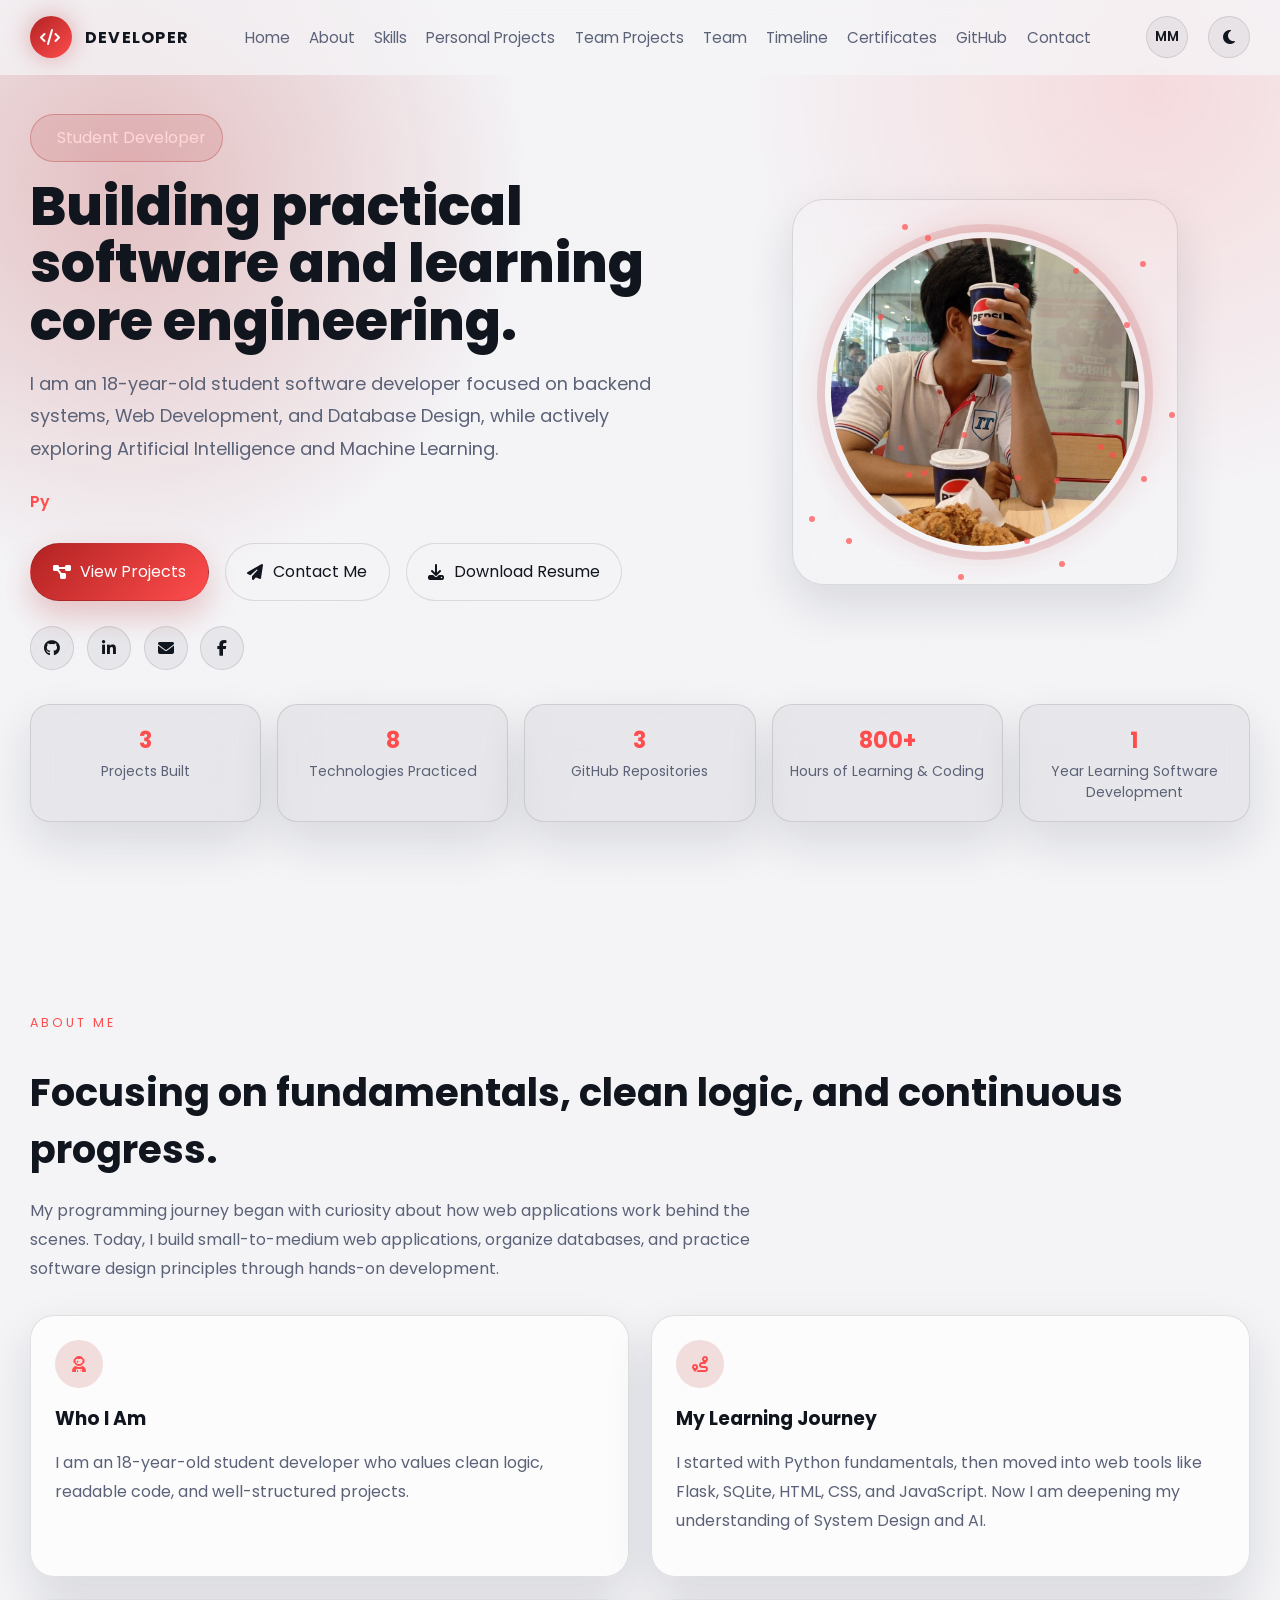
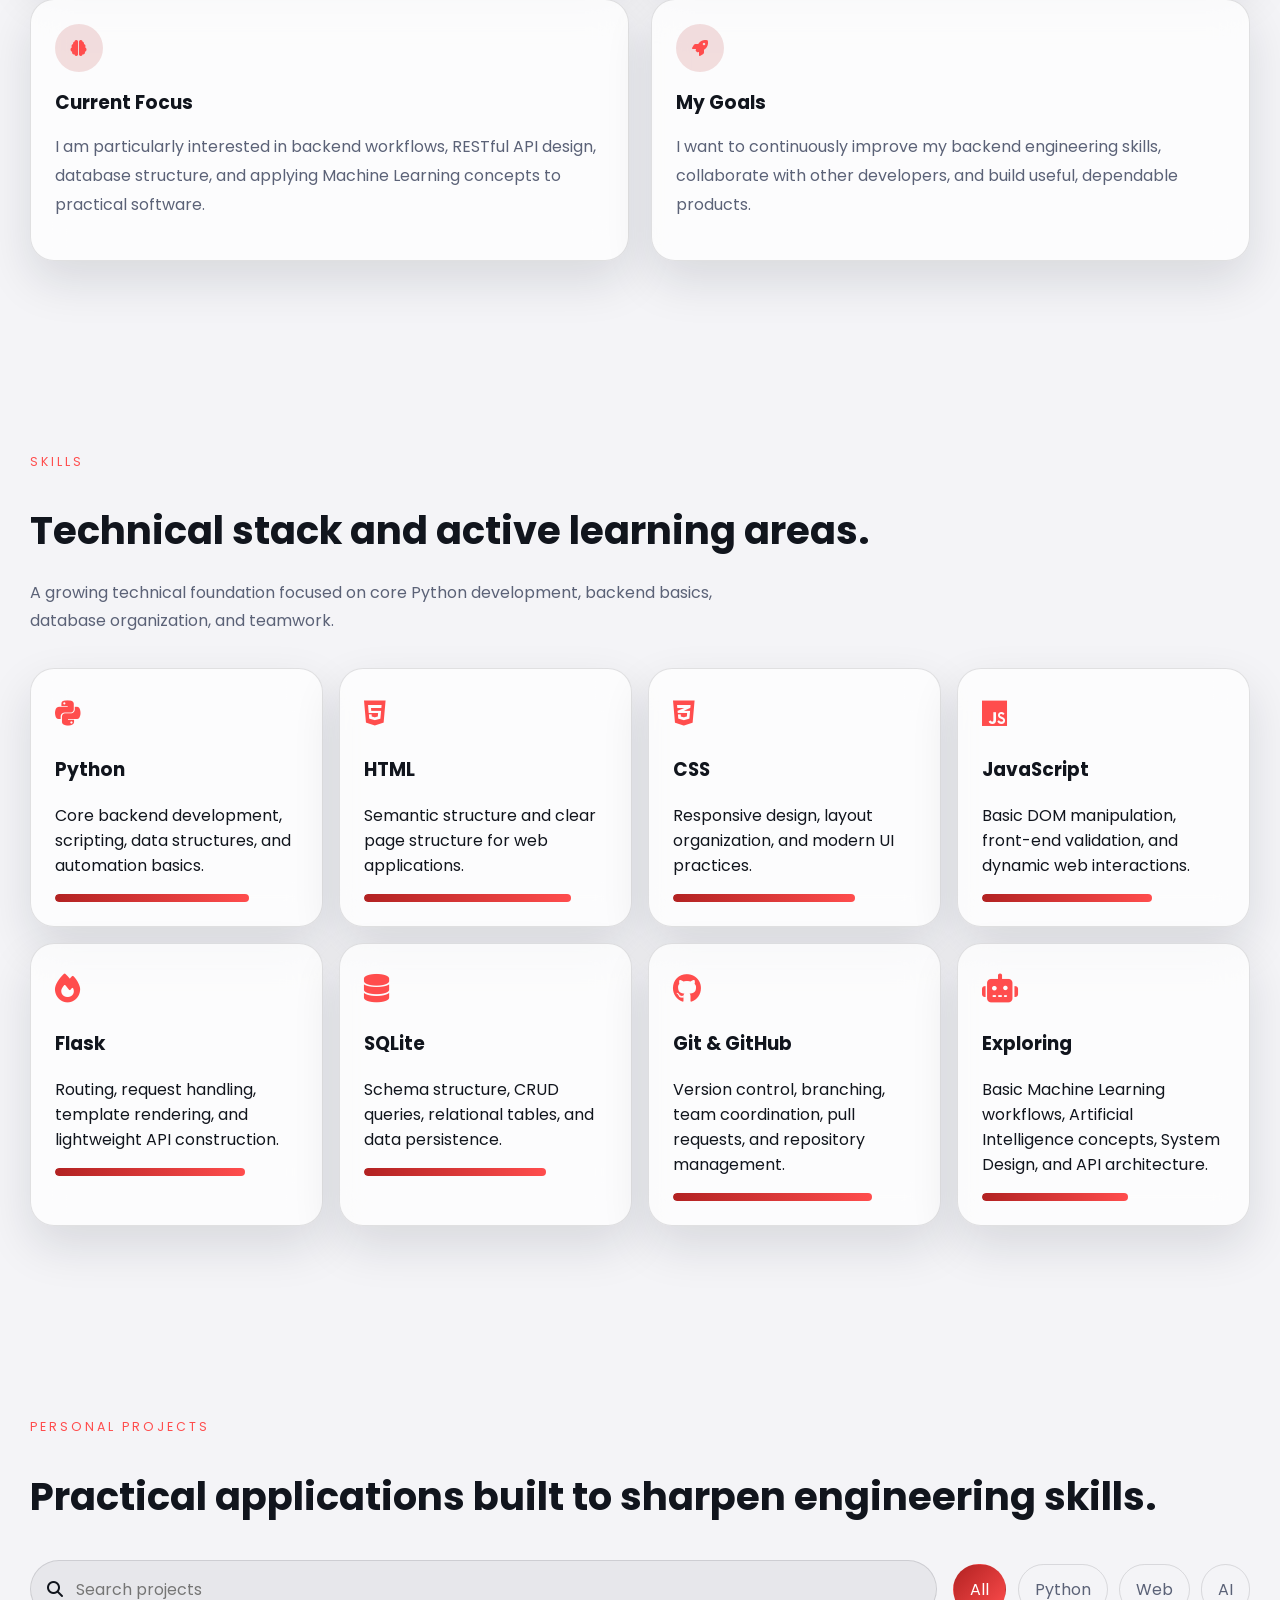
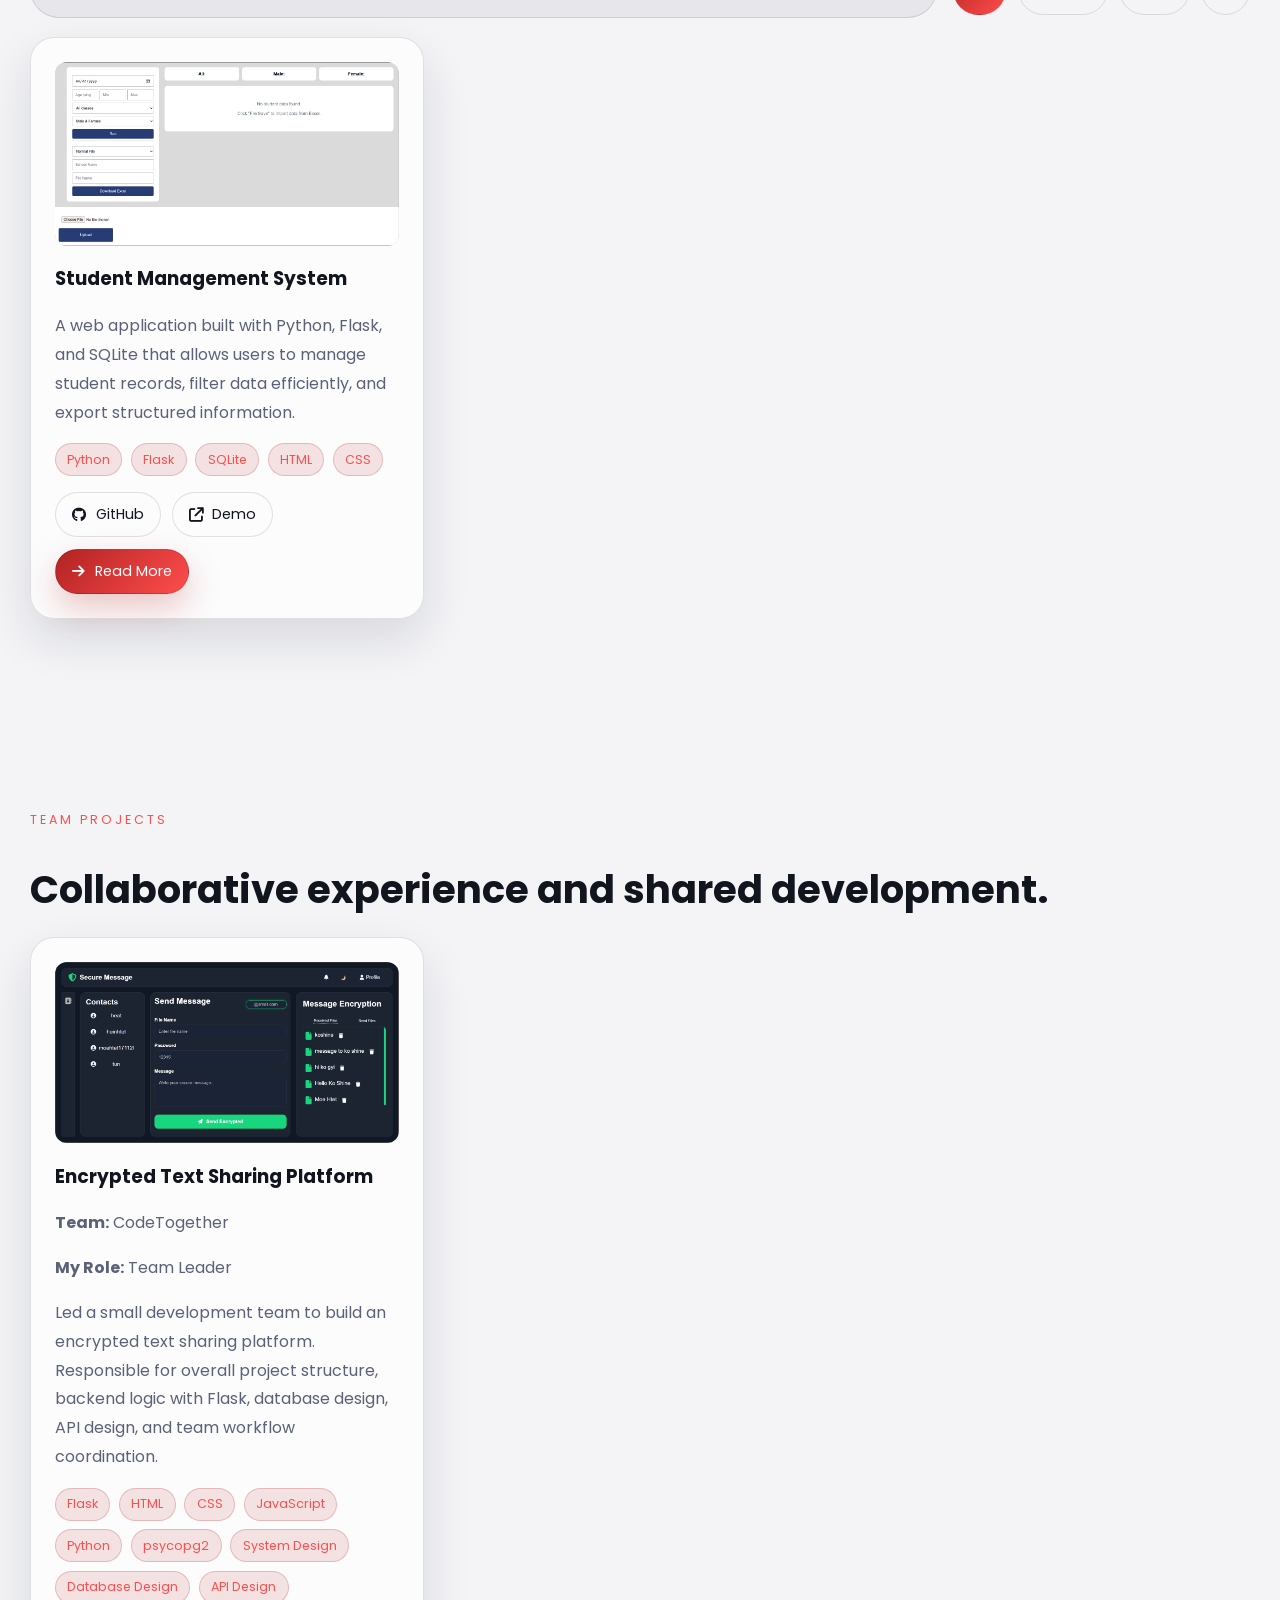
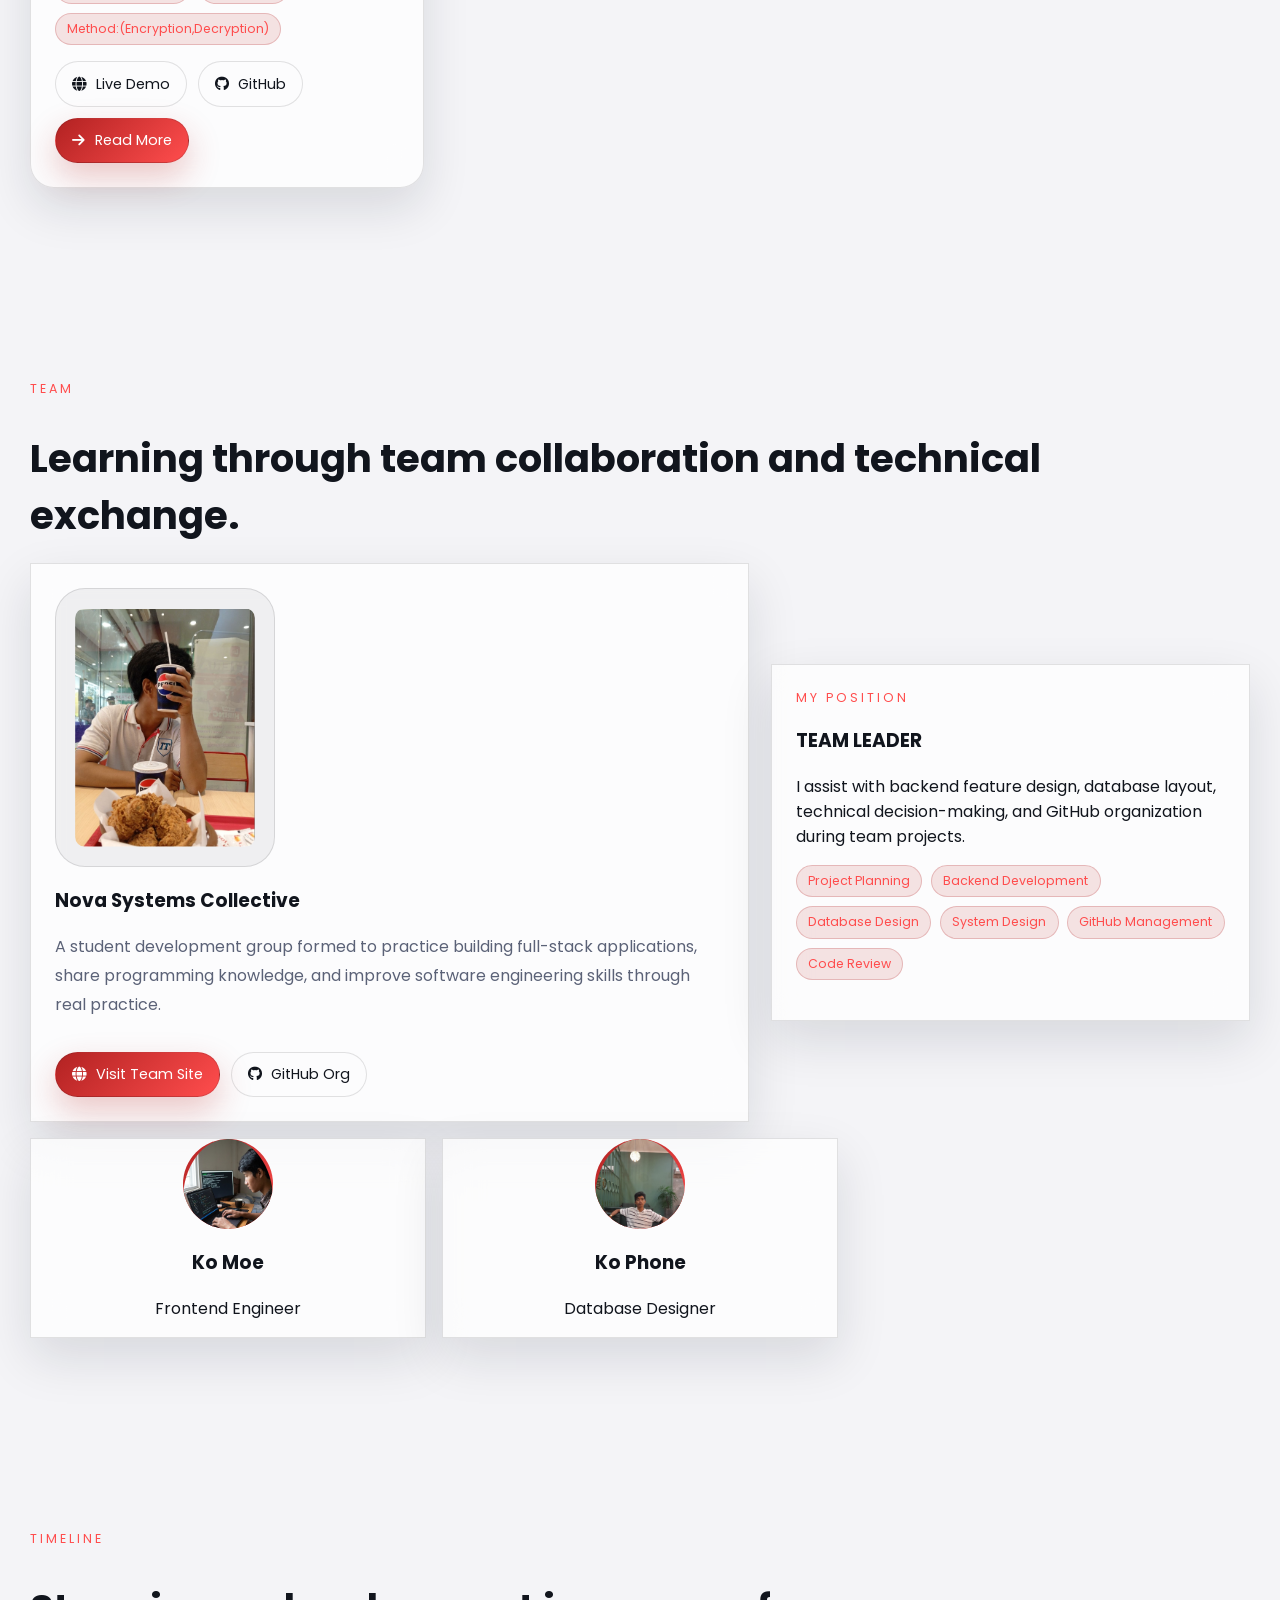
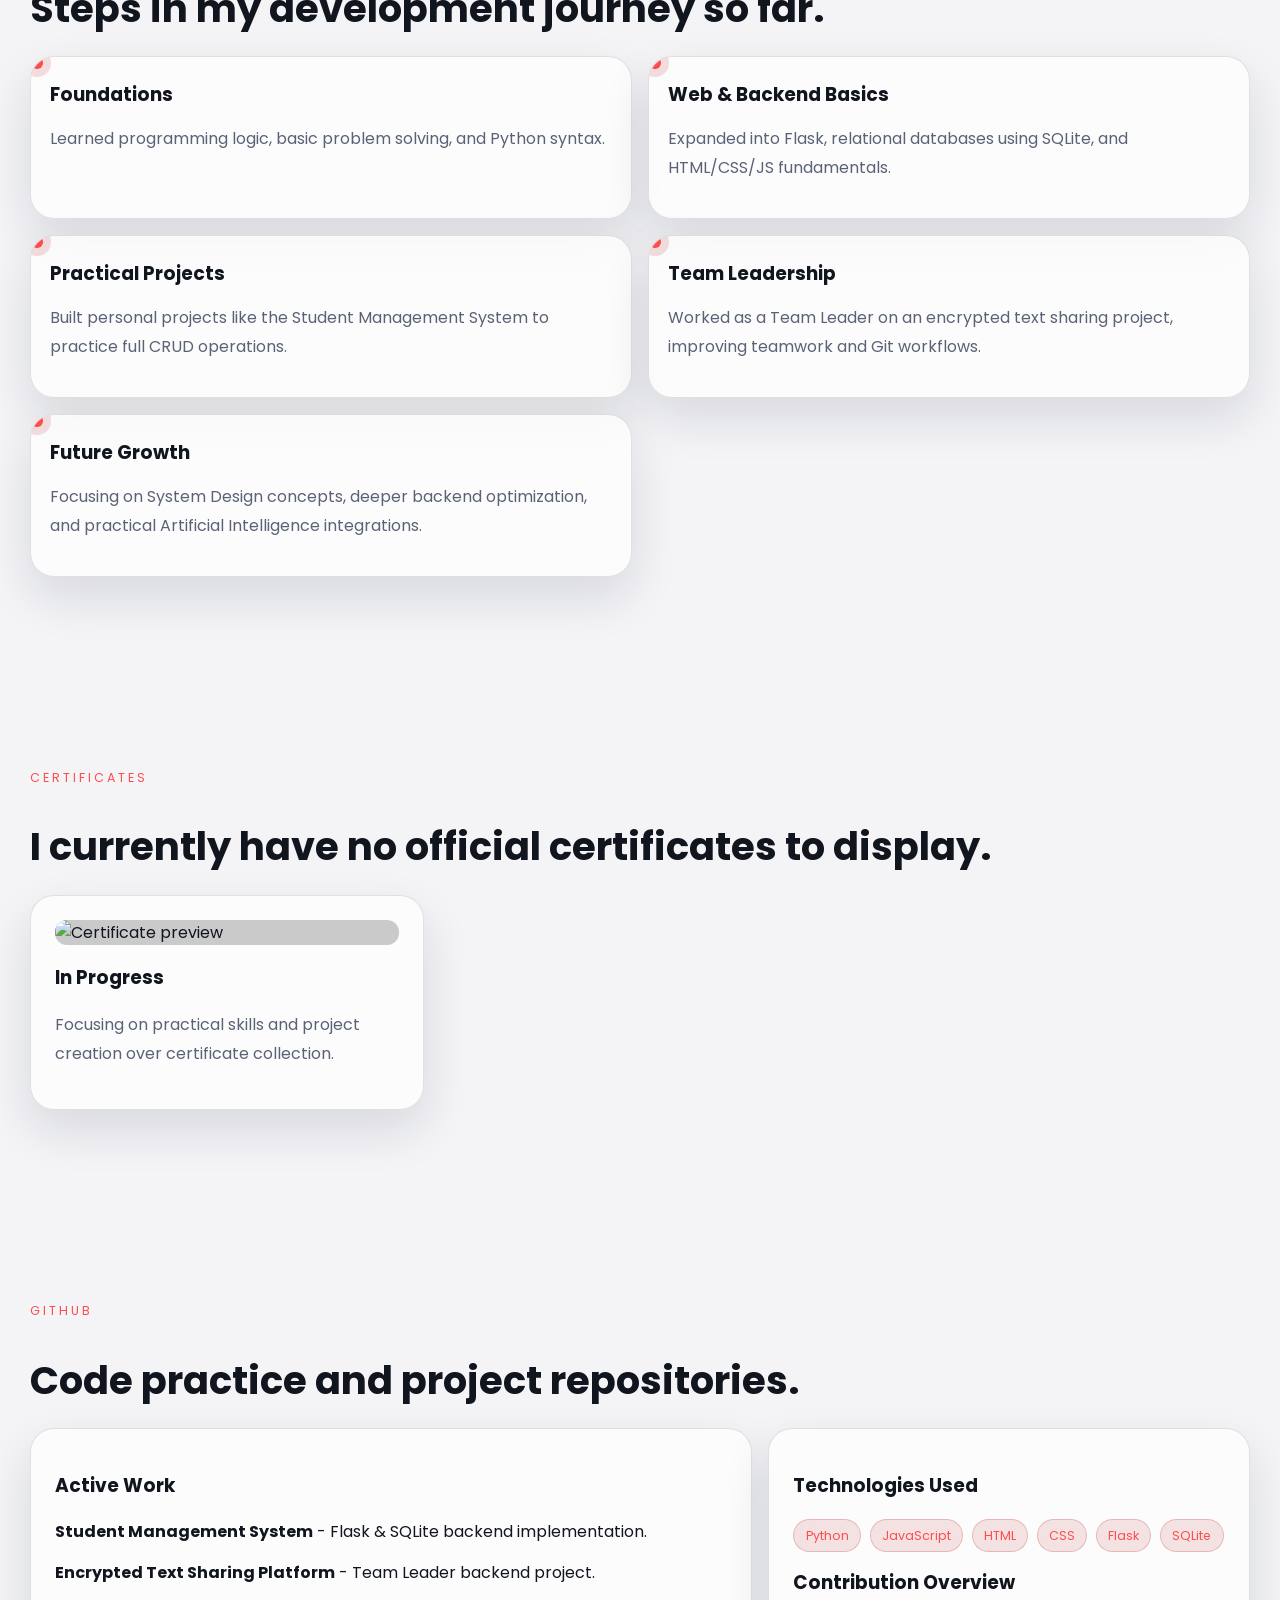
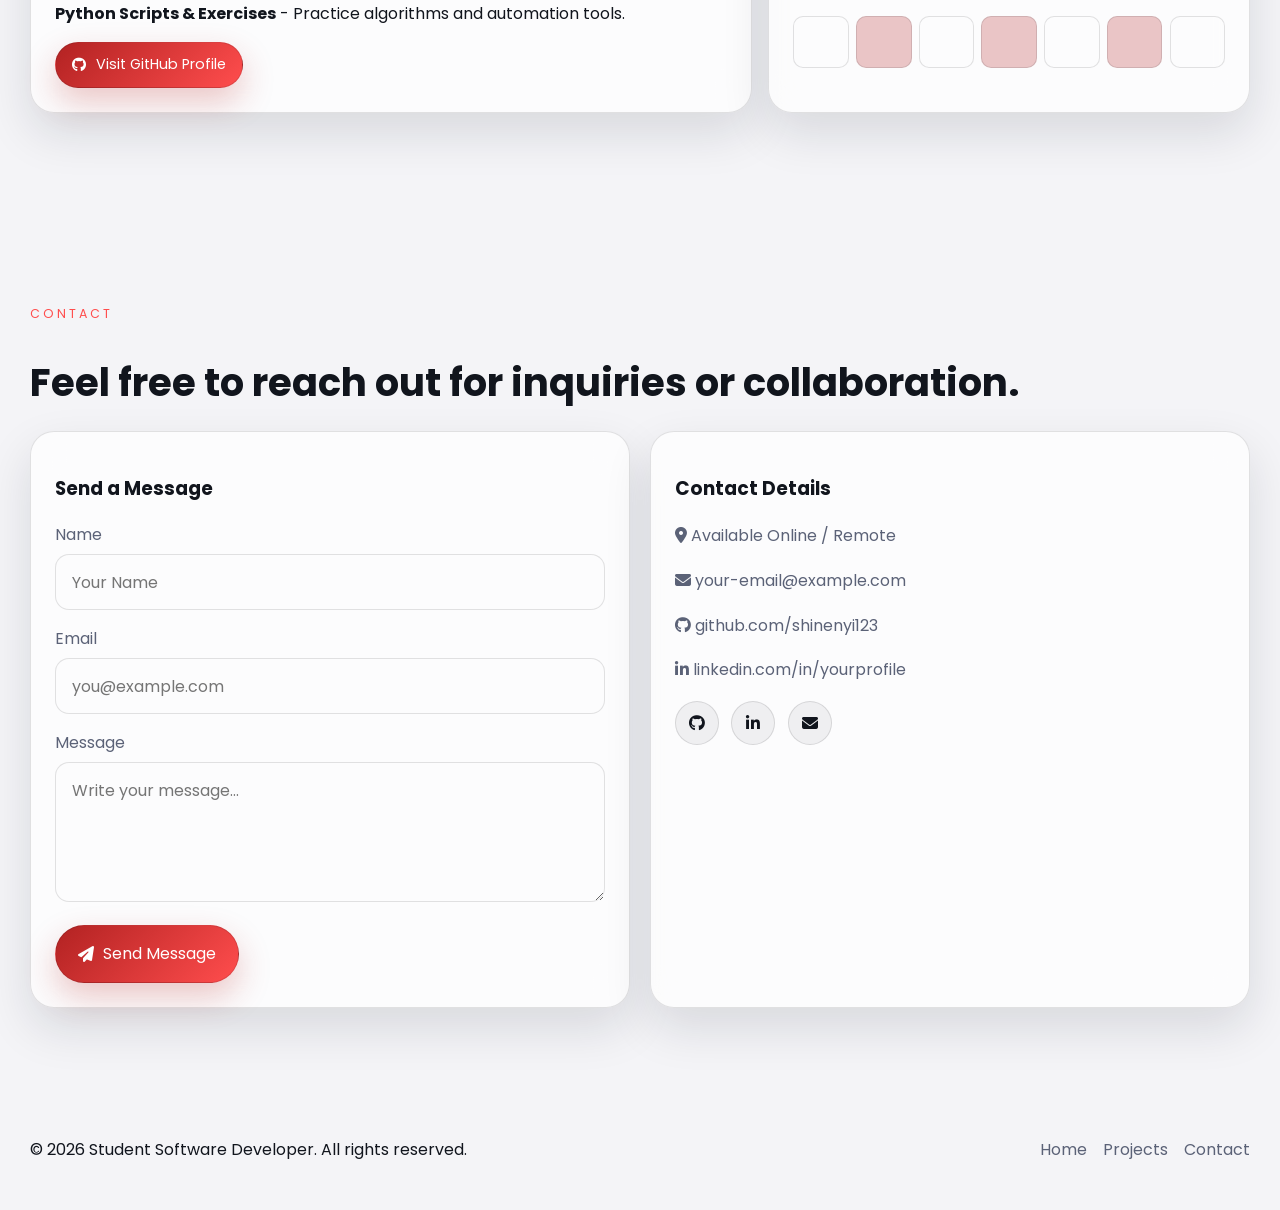
==== index.html @ 48dc226c "Update index.html" ====
<!DOCTYPE html>
<html lang="en">

<head>
  <meta charset="UTF-8" />
  <meta name="viewport" content="width=device-width, initial-scale=1.0" />
  <meta name="description"
    content="Student software developer portfolio with focus on Python, backend development, and team projects." />
  <meta name="keywords" content="software developer, python developer, backend developer, student portfolio" />
  <title>Student Software Developer | Portfolio</title>
  <link rel="icon" href="images/koshine.png" />
  <link rel="preconnect" href="https://fonts.googleapis.com" />
  <link rel="preconnect" href="https://fonts.gstatic.com" crossorigin />
  <link href="https://fonts.googleapis.com/css2?family=Poppins:wght@300;400;500;600;700;800&display=swap"
    rel="stylesheet" />
  <link rel="stylesheet" href="assets/css/style.css" />
  <link rel="stylesheet" href="https://cdnjs.cloudflare.com/ajax/libs/font-awesome/6.7.2/css/all.min.css" />
</head>

<body>
  <div id="progress-bar"></div>
  <div class="cursor-glow"></div>
  <div class="loading-screen">
    <div class="loader"></div>
  </div>

  <nav class="navbar">
    <div class="container">
      <a href="#home" class="brand">
        <span class="brand-mark"><i class="fa-solid fa-code"></i></span>
        <span data-en="Developer" data-mm="Developer">Developer</span>
      </a>
      <ul class="nav-links">
        <li><a href="#home" data-en="Home" data-mm="ပင်မစာမျက်နှာ">Home</a></li>
        <li><a href="#about" data-en="About" data-mm="အကြောင်း">About</a></li>
        <li><a href="#skills" data-en="Skills" data-mm="ကျွမ်းကျင်မှုများ">Skills</a></li>
        <li><a href="#projects" data-en="Personal Projects" data-mm="ကိုယ်ပိုင် Project များ">Personal Projects</a></li>
        <li><a href="#team-projects" data-en="Team Projects" data-mm="အဖွဲ့လိုက် Project များ">Team Projects</a></li>
        <li><a href="#team" data-en="Team" data-mm="အဖွဲ့">Team</a></li>
        <li><a href="#timeline" data-en="Timeline" data-mm="ခရီးစဉ်">Timeline</a></li>
        <li><a href="#certificates" data-en="Certificates" data-mm="လက်မှတ်များ">Certificates</a></li>
        <li><a href="#github" data-en="GitHub" data-mm="GitHub">GitHub</a></li>
        <li><a href="#contact" data-en="Contact" data-mm="ဆက်သွယ်ရန်">Contact</a></li>
      </ul>
      <div class="nav-actions">
        <button class="theme-toggle" id="langToggle" aria-label="Toggle language"
          style="margin-right: 8px; font-weight: 600; font-size: 0.85rem;">
          <span id="langLabel">MM</span>
        </button>
        <button class="theme-toggle" id="themeToggle" aria-label="Toggle theme"><i
            class="fa-solid fa-moon"></i></button>
      </div>
    </div>
  </nav>

  <main id="home">
    <section class="hero container">
      <div class="hero-grid">
        <div class="hero-intro reveal">
          <div class="badge"><i class="fa-solid fa-sparkles"></i><span data-en="Student Developer"
              data-mm="ကျောင်းသား Developer">Student Developer</span></div>
          <h1 class="hero-title" data-en="Building practical software and learning core engineering."
            data-mm="လက်တွေ့အသုံးဝင်မည့် Software များ တည်ဆောက်ရင်း လေ့လာနေသူပါ။">Building practical software and
            learning core engineering.</h1>
          <p class="hero-subtitle"
            data-en="I am an 18-year-old student software developer focused on backend systems, Web Development, and Database Design, while actively exploring Artificial Intelligence and Machine Learning."
            data-mm="ကျွန်တော်က Backend Systems၊ Web Development နဲ့ Database Design တွေကို စိတ်ဝင်စားပြီး Artificial Intelligence နဲ့ Machine Learning တွေကို တောက်လျှောက် လေ့လာနေတဲ့ အသက် ၁၈ နှစ်အရွယ် ကျောင်းသား Developer တစ်ယောက်ဖြစ်ပါတယ်။">
          </p>
          <div class="typing-text" id="typedText">Software Developer</div>
          <div class="hero-actions">
            <a class="btn btn-primary" href="#projects"><i class="fa-solid fa-diagram-project"></i> <span
                data-en="View Projects" data-mm="Project များကြည့်ရန်">View Projects</span></a>
            <a class="btn btn-secondary" href="#contact"><i class="fa-solid fa-paper-plane"></i> <span
                data-en="Contact Me" data-mm="ဆက်သွယ်ရန်">Contact Me</span></a>
            <a class="btn btn-secondary" href="assets/resume.txt" download><i class="fa-solid fa-download"></i> <span
                data-en="Download Resume" data-mm="Resume ရယူရန်">Download Resume</span></a>
          </div>
          <div class="socials">
            <a href="https://github.com" target="_blank" rel="noreferrer"><i class="fa-brands fa-github"></i></a>
            <a href="https://linkedin.com" target="_blank" rel="noreferrer"><i class="fa-brands fa-linkedin-in"></i></a>
            <a href="mailto:your-email@example.com"><i class="fa-solid fa-envelope"></i></a>
            <a href="#"><i class="fa-brands fa-facebook-f"></i></a>
          </div>
        </div>

        <div class="hero-visual reveal">
          <div class="hero-card glass-card">
            <div class="glow-ring"></div>
            <img class="hero-photo" src="images/koshine.png" alt="Professional portrait" />
            <div class="particles"></div>
          </div>
        </div>
      </div>

      <div class="stats-grid reveal">
        <div class="stat-card glass-card">
          <div class="stat-value" data-count="3" data-suffix="">0</div>
          <div class="stat-label" data-en="Projects Built" data-mm="ပြုလုပ်ခဲ့သော Project များ">Projects Built</div>
        </div>
        <div class="stat-card glass-card">
          <div class="stat-value" data-count="8" data-suffix="">0</div>
          <div class="stat-label" data-en="Technologies Practiced" data-mm="လေ့လာထားသော နည်းပညာများ">Technologies
            Practiced</div>
        </div>
        <div class="stat-card glass-card">
          <div class="stat-value" data-count="3" data-suffix="">0</div>
          <div class="stat-label" data-en="GitHub Repositories" data-mm="GitHub Repositories">GitHub Repositories</div>
        </div>
        <div class="stat-card glass-card">
          <div class="stat-value" data-count="800" data-suffix="+">0</div>
          <div class="stat-label" data-en="Hours of Learning & Coding" data-mm="Coding ပြုလုပ်ခဲ့သော နာရီများ">Hours of
            Learning & Coding</div>
        </div>
        <div class="stat-card glass-card">
          <div class="stat-value" data-count="1" data-suffix="">0</div>
          <div class="stat-label" data-en="Year Learning Software Development"
            data-mm="Software လေ့လာခဲ့သည့် သက်တမ်း (နှစ်)">Year Learning Software Development</div>
        </div>
      </div>
    </section>

    <section id="about" class="container">
      <div class="section-title reveal" data-en="About Me" data-mm="ကျွန်တော့်အကြောင်း">About Me</div>
      <h2 class="section-heading reveal" data-en="Focusing on fundamentals, clean logic, and continuous progress."
        data-mm="Software Development ရဲ့ အခြေခံတွေနဲ့ စနစ်ကျတဲ့ စဉ်းစားပုံတွေကို အမြဲတမ်း တိုးတက်အောင် လေ့လာနေပါတယ်။">
        Focusing on fundamentals, clean logic, and continuous progress.</h2>
      <p class="section-copy reveal"
        data-en="My programming journey began with curiosity about how web applications work behind the scenes. Today, I build small-to-medium web applications, organize databases, and practice software design principles through hands-on development."
        data-mm="Programming ခရီးစဉ်ကို Web Application တွေ နောက်ကွယ်မှာ ဘယ်လိုအလုပ်လုပ်သလဲဆိုတဲ့ စိတ်ဝင်စားမှုနဲ့ စတင်ခဲ့တာပါ။ လက်ရှိမှာတော့ Web Application တွေ ရေးသားခြင်း၊ Database များ ဒီဇိုင်းဆွဲခြင်းနဲ့ Software Engineering ရဲ့ အခြေခံ သဘောတရားတွေကို လက်တွေ့ Project တွေ လုပ်ရင်း လေ့လာနေပါတယ်။">
      </p>
      <div class="about-grid">
        <div class="about-card glass-card reveal">
          <div class="icon-pill"><i class="fa-solid fa-user-astronaut"></i></div>
          <h3 data-en="Who I Am" data-mm="ကျွန်တော် ဘယ်သူလဲ">Who I Am</h3>
          <p data-en="I am an 18-year-old student developer who values clean logic, readable code, and well-structured projects."
            data-mm="ကျွန်တော်က သန့်ရှင်းပြီး ဖတ်ရလွယ်ကူတဲ့ Code တွေ၊ စနစ်ကျတဲ့ Project Structure တွေကို သဘောကျတဲ့ ၁၈ နှစ်အရွယ် ကျောင်းသား Developer တစ်ယောက်ပါ။">
          </p>
        </div>
        <div class="about-card glass-card reveal">
          <div class="icon-pill"><i class="fa-solid fa-route"></i></div>
          <h3 data-en="My Learning Journey" data-mm="လေ့လာမှု ခရီးစဉ်">My Learning Journey</h3>
          <p data-en="I started with Python fundamentals, then moved into web tools like Flask, SQLite, HTML, CSS, and JavaScript. Now I am deepening my understanding of System Design and AI."
            data-mm="Python အခြေခံကနေ စတင်ခဲ့ပြီး Flask, SQLite, HTML, CSS နဲ့ JavaScript တို့ကို လေ့လာခဲ့ပါတယ်။ အခုအခါမှာတော့ System Design နဲ့ AI သဘောတရားတွေကို ပိုမိုနက်နက်ရှိုင်းရှိုင်း လေ့လာနေပါတယ်။">
          </p>
        </div>
        <div class="about-card glass-card reveal">
          <div class="icon-pill"><i class="fa-solid fa-brain"></i></div>
          <h3 data-en="Current Focus" data-mm="လက်ရှိ စိတ်ဝင်စားမှု">Current Focus</h3>
          <p data-en="I am particularly interested in backend workflows, RESTful API design, database structure, and applying Machine Learning concepts to practical software."
            data-mm="Backend workflows၊ RESTful API Design၊ Database Structure တွေနဲ့ Machine Learning နည်းပညာတွေကို လက်တွေ့ Application တွေမှာ ပေါင်းစပ်အသုံးပြုဖို့ စိတ်ဝင်စားပါတယ်။">
          </p>
        </div>
        <div class="about-card glass-card reveal">
          <div class="icon-pill"><i class="fa-solid fa-rocket"></i></div>
          <h3 data-en="My Goals" data-mm="မျှော်မှန်းချက်">My Goals</h3>
          <p data-en="I want to continuously improve my backend engineering skills, collaborate with other developers, and build useful, dependable products."
            data-mm="Backend Engineering ကျွမ်းကျင်မှုကို အစဉ်အမြဲ တိုးတက်အောင် လုပ်ဆောင်ပြီး တခြား Developer တွေနဲ့ ပူးပေါင်းကာ အသုံးဝင်ပြီး ခိုင်မာတဲ့ Software တွေ ဖန်တီးသွားချင်ပါတယ်။">
          </p>
        </div>
      </div>
    </section>

    <section id="skills" class="container">
      <div class="section-title reveal" data-en="Skills" data-mm="ကျွမ်းကျင်မှုများ">Skills</div>
      <h2 class="section-heading reveal" data-en="Technical stack and active learning areas."
        data-mm="လက်ရှိ အသုံးပြုနေသော နည်းပညာများနှင့် လေ့လာနေသည့် နယ်ပယ်များ">Technical stack and active learning
        areas.</h2>
      <p class="section-copy reveal"
        data-en="A growing technical foundation focused on core Python development, backend basics, database organization, and teamwork."
        data-mm="Python အဓိကထား၍ Backend အခြေခံများ၊ Database ပြင်ဆင်မှုများနှင့် အဖွဲ့လိုက် ပူးပေါင်းဆောင်ရွက်ခြင်းများဖြင့် တိုးတက်အောင် ကြိုးစားနေသည့် နည်းပညာဆိုင်ရာ အခြေခံများဖြစ်ပါတယ်။">
      </p>
      <div class="skills-grid">
        <div class="skill-card glass-card reveal">
          <div class="skill-icon"><i class="fa-brands fa-python"></i></div>
          <h3>Python</h3>
          <p data-en="Core backend development, scripting, data structures, and automation basics."
            data-mm="Backend logic၊ Scripting၊ Data structures နဲ့ အခြေခံ Automation များ ရေးသားခြင်း။"></p>
          <div class="progress-track">
            <div class="progress-fill" style="width: 80%"></div>
          </div>
        </div>
        <div class="skill-card glass-card reveal">
          <div class="skill-icon"><i class="fa-brands fa-html5"></i></div>
          <h3>HTML</h3>
          <p data-en="Semantic structure and clear page structure for web applications."
            data-mm="Web application များအတွက် စနစ်ကျသော အခြေခံ HTML Structure များ ရေးသားခြင်း။"></p>
          <div class="progress-track">
            <div class="progress-fill" style="width: 85%"></div>
          </div>
        </div>
        <div class="skill-card glass-card reveal">
          <div class="skill-icon"><i class="fa-brands fa-css3-alt"></i></div>
          <h3>CSS</h3>
          <p data-en="Responsive design, layout organization, and modern UI practices."
            data-mm="Responsive Design နှင့် သန့်ရှင်းသပ်ရပ်သော UI layout များ ပြင်ဆင်ခြင်း။"></p>
          <div class="progress-track">
            <div class="progress-fill" style="width: 75%"></div>
          </div>
        </div>
        <div class="skill-card glass-card reveal">
          <div class="skill-icon"><i class="fa-brands fa-js"></i></div>
          <h3>JavaScript</h3>
          <p data-en="Basic DOM manipulation, front-end validation, and dynamic web interactions."
            data-mm="အခြေခံ DOM Manipulation၊ Front-end Validation နှင့် Web Interactions များ။"></p>
          <div class="progress-track">
            <div class="progress-fill" style="width: 70%"></div>
          </div>
        </div>
        <div class="skill-card glass-card reveal">
          <div class="skill-icon"><i class="fa-solid fa-fire"></i></div>
          <h3>Flask</h3>
          <p data-en="Routing, request handling, template rendering, and lightweight API construction."
            data-mm="Routing၊ Request Handling၊ Template Rendering နှင့် အခြေခံ API များ ရေးသားခြင်း။"></p>
          <div class="progress-track">
            <div class="progress-fill" style="width: 78%"></div>
          </div>
        </div>
        <div class="skill-card glass-card reveal">
          <div class="skill-icon"><i class="fa-solid fa-database"></i></div>
          <h3>SQLite</h3>
          <p data-en="Schema structure, CRUD queries, relational tables, and data persistence."
            data-mm="Database Schema တည်ဆောက်ခြင်း၊ CRUD Query များ နှင့် Relational Tables တွဲဆက်ခြင်း။"></p>
          <div class="progress-track">
            <div class="progress-fill" style="width: 75%"></div>
          </div>
        </div>
        <div class="skill-card glass-card reveal">
          <div class="skill-icon"><i class="fa-brands fa-github"></i></div>
          <h3>Git & GitHub</h3>
          <p data-en="Version control, branching, team coordination, pull requests, and repository management."
            data-mm="Version control၊ Branching၊ Team Collaboration၊ Pull Requests နှင့် Repository စီမံခန့်ခွဲမှု။">
          </p>
          <div class="progress-track">
            <div class="progress-fill" style="width: 82%"></div>
          </div>
        </div>
        <div class="skill-card glass-card reveal">
          <div class="skill-icon"><i class="fa-solid fa-robot"></i></div>
          <h3 data-en="Exploring" data-mm="ဆက်လက်လေ့လာနေသည်များ">Exploring</h3>
          <p data-en="Basic Machine Learning workflows, Artificial Intelligence concepts, System Design, and API architecture."
            data-mm="Machine Learning သဘောတရားများ၊ AI Concepts၊ System Design အခြေခံများနှင့် API Architecture။"></p>
          <div class="progress-track">
            <div class="progress-fill" style="width: 60%"></div>
          </div>
        </div>
      </div>
    </section>

    <section id="projects" class="container">
      <div class="filter-bar reveal">
        <div>
          <div class="section-title" data-en="Personal Projects" data-mm="ကိုယ်ပိုင် Project များ">Personal Projects
          </div>
          <h2 class="section-heading" data-en="Practical applications built to sharpen engineering skills."
            data-mm="Software Development ကျွမ်းကျင်မှု ပိုမိုတိုးတက်စေရန် ရေးသားခဲ့သော လက်တွေ့ Project များ">Practical
            applications built to sharpen engineering skills.</h2>
        </div>
        <div class="search-box">
          <i class="fa-solid fa-magnifying-glass"></i>
          <input id="projectSearch" type="text" placeholder="Search projects" />
        </div>
        <div class="filter-buttons">
          <button class="filter-btn active" data-filter="all" data-en="All" data-mm="အားလုံး">All</button>
          <button class="filter-btn" data-filter="python">Python</button>
          <button class="filter-btn" data-filter="web">Web</button>
          <button class="filter-btn" data-filter="ai">AI</button>
        </div>
      </div>
      <div class="projects-grid">
        <article class="project-card glass-card reveal" data-category="web">
          <img class="card-image" src="team-projects/images/Student.png" alt="web assistant interface" />
          <h3>Student Management System</h3>
          <p data-en="A web application built with Python, Flask, and SQLite that allows users to manage student records, filter data efficiently, and export structured information."
            data-mm="Python, Flask နဲ့ SQLite တွေကို သုံးပြီး ရေးသားထားတဲ့ Web Application တစ်ခုဖြစ်ပါတယ်။ ကျောင်းသားအချက်အလက်များကို စနစ်တကျ သိမ်းဆည်းရန်၊ ရှာဖွေရန်နဲ့ Export ထုတ်ယူရန် ကူညီပေးပါတယ်။">
          </p>
          <div class="badges">
            <span class="badge-pill">Python</span>
            <span class="badge-pill">Flask</span>
            <span class="badge-pill">SQLite</span>
            <span class="badge-pill">HTML</span>
            <span class="badge-pill">CSS</span>
          </div>
          <div class="card-actions">
            <a class="btn btn-secondary" href="https://github.com/shinenyi123/student-dashboard"><i
                class="fa-brands fa-github"></i> GitHub</a>
            <a class="btn btn-secondary" href="https://student-dashboard-1-mmdm.onrender.com/"><i
                class="fa-solid fa-arrow-up-right-from-square"></i> Demo</a>
            <a class="btn btn-primary" href="projects/student-management-system.html"><i
                class="fa-solid fa-arrow-right"></i> <span data-en="Read More" data-mm="အသေးစိတ်ကြည့်ရန်">Read
                More</span></a>
          </div>
        </article>
      </div>
    </section>

    <section id="team-projects" class="container">
      <div class="section-title reveal" data-en="Team Projects" data-mm="အဖွဲ့လိုက် Project များ">Team Projects</div>
      <h2 class="section-heading reveal" data-en="Collaborative experience and shared development."
        data-mm="အဖွဲ့ဝင်များနှင့် ပူးပေါင်းဆောင်ရွက်ခဲ့သည့် အတွေ့အကြုံများ">Collaborative experience and shared
        development.</h2>
      <div class="team-projects-grid">
        <article class="team-card glass-card reveal">
          <img class="card-image" src="team-projects/images/encrypted-text-sharing-platform.png"
            alt="Team project showcase" />
          <h3>Encrypted Text Sharing Platform</h3>
          <p><strong data-en="Team:" data-mm="အဖွဲ့ -">Team:</strong> CodeTogether</p>
          <p><strong data-en="My Role:" data-mm="ပါဝင်ခဲ့သည့် အခန်းကဏ္ဍ -">My Role:</strong> Team Leader</p>
          <p data-en="Led a small development team to build an encrypted text sharing platform. Responsible for overall project structure, backend logic with Flask, database design, API design, and team workflow coordination."
            data-mm="Encrypted Text Sharing Platform တစ်ခုကို အဖွဲ့လိုက် ရေးသားရာမှာ Team Leader အဖြစ် ပါဝင်ခဲ့ပါတယ်။ Project တည်ဆောက်ပုံ၊ Flask Backend logic များ၊ Database Design၊ API Design နဲ့ အဖွဲ့ဝင်များကြား Workflow ညှိနှိုင်းခြင်းတို့ကို တာဝန်ယူဆောင်ရွက်ခဲ့ပါတယ်။">
          </p>
          <div class="badges">
            <span class="badge-pill">Flask</span>
            <span class="badge-pill">HTML</span>
            <span class="badge-pill">CSS</span>
            <span class="badge-pill">JavaScript</span>
            <span class="badge-pill">Python</span>
            <span class="badge-pill">psycopg2</span>
            <span class="badge-pill">System Design</span>
            <span class="badge-pill">Database Design</span>
            <span class="badge-pill">API Design</span>
            <span class="badge-pill">Method:(Encryption,Decryption)</span>
          </div>
          <div class="card-actions">
            <a class="btn btn-secondary" href="https://encrypted-text-sharing-platform-production.up.railway.app/"><i
                class="fa-solid fa-globe"></i> <span data-en="Live Demo" data-mm="Live Demo">Live Demo</span></a>
            <a class="btn btn-secondary"
              href="https://github.com/Team-Projects-ShineCompy/encrypted-text-sharing-platform"><i
                class="fa-brands fa-github"></i> GitHub</a>
            <a class="btn btn-primary" href="team-projects/encrypted-text-sharing-platform.html"><i
                class="fa-solid fa-arrow-right"></i> <span data-en="Read More" data-mm="အသေးစိတ်ကြည့်ရန်">Read
                More</span></a>
          </div>
        </article>
      </div>
    </section>

    <section id="team" class="container">
      <div class="section-title reveal" data-en="Team" data-mm="အဖွဲ့">Team</div>
      <h2 class="section-heading reveal" data-en="Learning through team collaboration and technical exchange."
        data-mm="အဖွဲ့လိုက် ပူးပေါင်းဆောင်ရွက်ခြင်းဖြင့် လေ့လာတိုးတက်မှုများ">Learning through team collaboration and
        technical exchange.</h2>
      <div class="team-hero">
        <div class="glass-card reveal" style="padding:1.5rem;">
          <img class="team-logo" src="images/koshine.png" alt="Team logo" />
          <h3>Nova Systems Collective</h3>
          <p class="section-copy"
            data-en="A student development group formed to practice building full-stack applications, share programming knowledge, and improve software engineering skills through real practice."
            data-mm="ကျောင်းသား Developer များနှင့် ဖွဲ့စည်းထားပြီး Full-stack Application များ အတူတကွ ရေးသားခြင်း၊ နည်းပညာများ မျှဝေခြင်းနှင့် Software Engineering စွမ်းရည်များ တိုးတက်စေရန် လေ့လာနေသော အဖွဲ့ဖြစ်ပါတယ်။">
          </p>
          <div class="card-actions">
            <a class="btn btn-primary" href="https://coruscating-muffin-2682d4.netlify.app/"><i
                class="fa-solid fa-globe"></i> <span data-en="Visit Team Site" data-mm="အဖွဲ့ Website ကြည့်ရန်">Visit
                Team Site</span></a>
            <a class="btn btn-secondary" href="https://github.com/Team-Projects-ShineCompy"><i
                class="fa-brands fa-github"></i> GitHub Org</a>
          </div>
        </div>
        <div class="glass-card reveal" style="padding:1.5rem;">
          <div class="section-title" data-en="My Position" data-mm="တာဝန်ယူထားသော အခန်းကဏ္ဍ">My Position</div>
          <h3>TEAM LEADER</h3>
          <p data-en="I assist with backend feature design, database layout, technical decision-making, and GitHub organization during team projects."
            data-mm="အဖွဲ့လိုက် Project များတွင် Backend Feature များ ရေးသားခြင်း၊ Database တည်ဆောက်ခြင်း၊ နည်းပညာပိုင်းဆိုင်ရာ ညှိနှိုင်းခြင်းများနှင့် GitHub စီမံခန့်ခွဲခြင်းတို့ကို ကူညီလုပ်ဆောင်ပါတယ်။">
          </p>
          <div class="badges">
            <span class="badge-pill">Project Planning</span>
            <span class="badge-pill">Backend Development</span>
            <span class="badge-pill">Database Design</span>
            <span class="badge-pill">System Design</span>
            <span class="badge-pill">GitHub Management</span>
            <span class="badge-pill">Code Review</span>
          </div>
        </div>
      </div>
      <div class="team-members-grid" style="margin-top:1rem;">
        <div class="member-card glass-card reveal">
          <div class="avatar">
            <img src="images/komoe.png" alt="Ko Moe" />
          </div>
          <h3>Ko Moe</h3>
          <p>Frontend Engineer</p>
        </div>
        <div class="member-card glass-card reveal">
          <div class="avatar"><img src="images/kophone.png" alt="Ko Phone" /></div>
          <h3>Ko Phone</h3>
          <p>Database Designer</p>
        </div>
      </div>
    </section>

    <section id="timeline" class="container">
      <div class="section-title reveal" data-en="Timeline" data-mm="ခရီးစဉ်">Timeline</div>
      <h2 class="section-heading reveal" data-en="Steps in my development journey so far."
        data-mm="Developer တစ်ယောက်အဖြစ် လေ့လာလျှောက်လှမ်းခဲ့သော ခရီးစဉ်">Steps in my development journey so far.</h2>
      <div class="timeline-grid">
        <div class="timeline-card glass-card reveal">
          <h3 data-en="Foundations" data-mm="အခြေခံများ လေ့လာခြင်း">Foundations</h3>
          <p data-en="Learned programming logic, basic problem solving, and Python syntax."
            data-mm="Programming Logic များနှင့် Python syntax အခြေခံများကို စတင်လေ့လာခဲ့ခြင်း။"></p>
        </div>
        <div class="timeline-card glass-card reveal">
          <h3 data-en="Web & Backend Basics" data-mm="Web & Backend အခြေခံများ">Web & Backend Basics</h3>
          <p data-en="Expanded into Flask, relational databases using SQLite, and HTML/CSS/JS fundamentals."
            data-mm="Flask Framework, SQLite Database များနှင့် HTML/CSS/JS အခြေခံများကို ဆက်လက် လေ့လာခဲ့ခြင်း။"></p>
        </div>
        <div class="timeline-card glass-card reveal">
          <h3 data-en="Practical Projects" data-mm="လက်တွေ့ Project များ ရေးသားခြင်း">Practical Projects</h3>
          <p data-en="Built personal projects like the Student Management System to practice full CRUD operations."
            data-mm="Student Management System အပါအဝင် လက်တွေ့ အသုံးဝင်မည့် CRUD Project များကို ကိုယ်တိုင် ရေးသားခဲ့ခြင်း။">
          </p>
        </div>
        <div class="timeline-card glass-card reveal">
          <h3 data-en="Team Leadership" data-mm="အဖွဲ့လိုက် ဦးဆောင် ဆောင်ရွက်ခြင်း">Team Leadership</h3>
          <p data-en="Worked as a Team Leader on an encrypted text sharing project, improving teamwork and Git workflows."
            data-mm="Encrypted Text Sharing Platform တွင် Team Leader အဖြစ် ပါဝင်ခဲ့ပြီး အဖွဲ့လိုက် ပူးပေါင်းဆောင်ရွက်မှုနှင့် Git Workflow များကို တိုးတက်စေခဲ့ခြင်း။">
          </p>
        </div>
        <div class="timeline-card glass-card reveal">
          <h3 data-en="Future Growth" data-mm="ရှေ့ဆက်လေ့လာမည့် ရည်မှန်းချက်များ">Future Growth</h3>
          <p data-en="Focusing on System Design concepts, deeper backend optimization, and practical Artificial Intelligence integrations."
            data-mm="System Design သဘောတရားများ၊ Backend ပိုမိုကောင်းမွန်အောင် ပြင်ဆင်ခြင်းနှင့် Artificial Intelligence ဆိုင်ရာ နည်းပညာများကို ဆက်လက် လေ့လာသွားရန်။">
          </p>
        </div>
      </div>
    </section>

    <section id="certificates" class="container">
      <div class="section-title reveal" data-en="Certificates" data-mm="လက်မှတ်များ">Certificates</div>
      <h2 class="section-heading reveal" data-en="I currently have no official certificates to display."
        data-mm="လက်ရှိတွင် ပြသရန် တရားဝင် သင်တန်းဆင်းလက်မှတ်များ မရှိသေးပါ။">I currently have no official certificates
        to display.</h2>
      <div class="certificates-grid">
        <div class="certificate-card glass-card reveal">
          <img src="" alt="Certificate preview" />
          <h3 data-en="In Progress" data-mm="လေ့လာဆဲ ဖြစ်ပါသည်">In Progress</h3>
          <p data-en="Focusing on practical skills and project creation over certificate collection."
            data-mm="လက်မှတ်များထက် လက်တွေ့ ရေးသားနိုင်သည့် ကျွမ်းကျင်မှုများနှင့် Project များကို ပိုမို အဓိကထား လေ့လာနေပါသည်။">
          </p>
        </div>
      </div>
    </section>

    <section id="github" class="container">
      <div class="section-title reveal" data-en="GitHub" data-mm="GitHub">GitHub</div>
      <h2 class="section-heading reveal" data-en="Code practice and project repositories."
        data-mm="Code လေ့လာရေးသားမှုများနှင့် Repository များ">Code practice and project repositories.</h2>
      <div class="github-grid">
        <div class="github-card glass-card reveal">
          <h3 data-en="Active Work" data-mm="ပြုလုပ်ခဲ့သော လုပ်ဆောင်ချက်များ">Active Work</h3>
          <p><strong data-en="Student Management System" data-mm="Student Management System">Student Management
              System</strong> - Flask & SQLite backend implementation.</p>
          <p><strong data-en="Encrypted Text Sharing Platform" data-mm="Encrypted Text Sharing Platform">Encrypted Text
              Sharing Platform</strong> - Team Leader backend project.</p>
          <p><strong data-en="Python Scripts & Exercises" data-mm="Python Scripts & Exercises">Python Scripts &
              Exercises</strong> - Practice algorithms and automation tools.</p>
          <div class="card-actions">
            <a class="btn btn-primary" href="https://github.com/shinenyi123" target="_blank" rel="noreferrer"><i
                class="fa-brands fa-github"></i> <span data-en="Visit GitHub Profile"
                data-mm="GitHub Profile ကြည့်ရန်">Visit GitHub Profile</span></a>
          </div>
        </div>
        <div class="github-card glass-card reveal">
          <h3 data-en="Technologies Used" data-mm="အသုံးပြုထားသော နည်းပညာများ">Technologies Used</h3>
          <div class="badges">
            <span class="badge-pill">Python</span><span class="badge-pill">JavaScript</span><span
              class="badge-pill">HTML</span><span class="badge-pill">CSS</span><span
              class="badge-pill">Flask</span><span class="badge-pill">SQLite</span>
          </div>
          <h3 style="margin-top:1rem;" data-en="Contribution Overview" data-mm="Activity အကျဉ်းချုပ်">Contribution
            Overview</h3>
          <div class="github-chart">
            <div></div>
            <div></div>
            <div></div>
            <div></div>
            <div></div>
            <div></div>
            <div></div>
          </div>
        </div>
      </div>
    </section>

    <section id="contact" class="container">
      <div class="section-title reveal" data-en="Contact" data-mm="ဆက်သွယ်ရန်">Contact</div>
      <h2 class="section-heading reveal" data-en="Feel free to reach out for inquiries or collaboration."
        data-mm="အကြံပြုလိုပါက သို့မဟုတ် အတူတကွ ပူးပေါင်းဆောင်ရွက်လိုပါက ဆက်သွယ်နိုင်ပါတယ်။">Feel free to reach out for
        inquiries or collaboration.</h2>
      <div class="contact-grid">
        <div class="contact-card glass-card reveal">
          <h3 data-en="Send a Message" data-mm="မက်ဆေ့ခ်ျ ပေးပို့ရန်">Send a Message</h3>
          <form>
            <div class="form-group">
              <label for="name" data-en="Name" data-mm="အမည်">Name</label>
              <input id="name" type="text" placeholder="Your Name" />
            </div>
            <div class="form-group">
              <label for="email" data-en="Email" data-mm="အီးမေးလ်">Email</label>
              <input id="email" type="email" placeholder="you@example.com" />
            </div>
            <div class="form-group">
              <label for="message" data-en="Message" data-mm="မက်ဆေ့ခ်ျ">Message</label>
              <textarea id="message" placeholder="Write your message..."></textarea>
            </div>
            <button class="btn btn-primary" type="button"><i class="fa-solid fa-paper-plane"></i> <span
                data-en="Send Message" data-mm="ပေးပို့ရန်">Send Message</span></button>
          </form>
        </div>
        <div class="contact-card glass-card reveal">
          <h3 data-en="Contact Details" data-mm="ဆက်သွယ်ရန် အချက်အလက်များ">Contact Details</h3>
          <p><i class="fa-solid fa-location-dot"></i> <span data-en="Available Online / Remote"
              data-mm="Online / Remote မှတစ်ဆင့် ဆက်သွယ်နိုင်ပါသည်။">Available Online / Remote</span></p>
          <p><i class="fa-solid fa-envelope"></i> your-email@example.com</p>
          <p><i class="fa-brands fa-github"></i> github.com/shinenyi123</p>
          <p><i class="fa-brands fa-linkedin-in"></i> linkedin.com/in/yourprofile</p>
          <div class="socials" style="margin-top:1rem;">
            <a href="https://github.com/shinenyi123" target="_blank" rel="noreferrer"><i
                class="fa-brands fa-github"></i></a>
            <a href="https://linkedin.com" target="_blank" rel="noreferrer"><i class="fa-brands fa-linkedin-in"></i></a>
            <a href="mailto:your-email@example.com"><i class="fa-solid fa-envelope"></i></a>
          </div>
        </div>
      </div>
    </section>
  </main>

  <footer class="footer">
    <div class="container">
      <div>© 2026 Student Software Developer. All rights reserved.</div>
      <div class="footer-links">
        <a href="#home" data-en="Home" data-mm="ပင်မစာမျက်နှာ">Home</a>
        <a href="#projects" data-en="Projects" data-mm="Project များ">Projects</a>
        <a href="#contact" data-en="Contact" data-mm="ဆက်သွယ်ရန်">Contact</a>
      </div>
    </div>
  </footer>

  <a href="#home" id="backToTop" class="back-to-top"><i class="fa-solid fa-arrow-up"></i></a>

  <script src="assets/js/main.js"></script>

  <script>
    // Language Toggle Functionality
    document.addEventListener('DOMContentLoaded', () => {
      const langToggleBtn = document.getElementById('langToggle');
      const langLabel = document.getElementById('langLabel');

      // Load saved language or default to 'en'
      let currentLang = localStorage.getItem('selectedLanguage') || 'en';

      function updateLanguage(lang) {
        currentLang = lang;
        localStorage.setItem('selectedLanguage', lang);

        // Update label text based on current language
        if (langLabel) {
          langLabel.textContent = lang === 'en' ? 'MM' : 'EN';
        }

        // Update all elements with data-en and data-mm attributes
        const translatableElements = document.querySelectorAll('[data-en][data-mm]');
        translatableElements.forEach(el => {
          if (lang === 'mm') {
            el.textContent = el.getAttribute('data-mm');
          } else {
            el.textContent = el.getAttribute('data-en');
          }
        });
      }

      // Initialize language
      updateLanguage(currentLang);

      // Toggle click handler
      if (langToggleBtn) {
        langToggleBtn.addEventListener('click', () => {
          const newLang = currentLang === 'en' ? 'mm' : 'en';
          updateLanguage(newLang);
        });
      }
    });
  </script>
</body>

</html>
---- assets/css/style.css ----
:root {
    --bg: #06070b;
    --bg-secondary: rgba(255, 255, 255, 0.04);
    --card: rgba(255, 255, 255, 0.06);
    --card-strong: rgba(255, 255, 255, 0.08);
    --text: #f5f5f5;
    --text-muted: #9b9ca9;
    --accent: #b22222;
    --accent-2: #ff4d4d;
    --border: rgba(255, 255, 255, 0.12);
    --shadow: 0 20px 48px rgba(0, 0, 0, 0.35);
    --max-width: 1220px;
}

body.light {
    --bg: #f4f4f7;
    --bg-secondary: rgba(12, 15, 24, 0.05);
    --card: rgba(255, 255, 255, 0.72);
    --card-strong: rgba(255, 255, 255, 0.9);
    --text: #11151d;
    --text-muted: #5b6277;
    --border: rgba(17, 21, 29, 0.12);
    --shadow: 0 20px 48px rgba(15, 23, 42, 0.12);
}

* {
    box-sizing: border-box;
}

html {
    scroll-behavior: smooth;
}

body {
    margin: 0;
    font-family: 'Poppins', sans-serif;
    background: var(--bg);
    color: var(--text);
    overflow-x: hidden;
    transition: background .4s ease, color .4s ease;
}

a {
    color: inherit;
    text-decoration: none;
}

img {
    max-width: 100%;
    display: block;
}

button,
input,
textarea {
    font: inherit;
}

::selection {
    background: rgba(178, 34, 34, 0.4);
    color: #fff;
}

body::before {
    content: '';
    position: fixed;
    inset: 0;
    background:
        radial-gradient(circle at 10% 20%, rgba(178, 34, 34, 0.25), transparent 30%),
        radial-gradient(circle at 90% 10%, rgba(255, 77, 77, 0.15), transparent 30%),
        linear-gradient(135deg, rgba(255, 255, 255, 0.02), transparent 70%);
    pointer-events: none;
    z-index: -2;
    animation: drift 20s ease-in-out infinite alternate;
}

body::after {
    content: '';
    position: fixed;
    inset: 0;
    background: repeating-linear-gradient(120deg, rgba(255, 255, 255, 0.02) 0 1px, transparent 1px 140px);
    opacity: .12;
    pointer-events: none;
    z-index: -1;
}

@keyframes drift {
    from {
        transform: translate3d(0, 0, 0) scale(1);
    }

    to {
        transform: translate3d(-20px, 20px, 0) scale(1.03);
    }
}

#progress-bar {
    position: fixed;
    top: 0;
    left: 0;
    height: 3px;
    width: 0;
    background: linear-gradient(90deg, var(--accent), var(--accent-2));
    z-index: 200;
    box-shadow: 0 0 18px var(--accent-2);
}

.loading-screen {
    position: fixed;
    inset: 0;
    background: var(--bg);
    display: grid;
    place-items: center;
    z-index: 400;
    transition: opacity .7s ease, visibility .7s ease;
}

.loading-screen.hidden {
    opacity: 0;
    visibility: hidden;
}

.loader {
    width: 120px;
    height: 120px;
    border-radius: 50%;
    border: 2px solid transparent;
    border-top-color: var(--accent-2);
    border-right-color: var(--accent);
    animation: spin 1s linear infinite;
    box-shadow: 0 0 30px rgba(178, 34, 34, 0.35);
}

@keyframes spin {
    to {
        transform: rotate(360deg);
    }
}

.cursor-glow {
    position: fixed;
    width: 36px;
    height: 36px;
    border-radius: 50%;
    pointer-events: none;
    transform: translate(-50%, -50%);
    mix-blend-mode: screen;
    background: radial-gradient(circle, rgba(255, 77, 77, 0.35), transparent 70%);
    z-index: 300;
    transition: width .2s ease, height .2s ease, opacity .2s ease;
    opacity: 0;
}

.cursor-glow.active {
    width: 72px;
    height: 72px;
    opacity: 1;
}

.container {
    width: min(var(--max-width), calc(100% - 2rem));
    margin: 0 auto;
}

section {
    padding: 6rem 0;
}

.section-title {
    text-transform: uppercase;
    letter-spacing: .24em;
    font-size: .78rem;
    color: var(--accent-2);
    margin-bottom: .8rem;
}

.section-heading {
    font-size: clamp(1.8rem, 3vw, 2.5rem);
    font-weight: 700;
    margin-bottom: 1.2rem;
}

.section-copy {
    color: var(--text-muted);
    line-height: 1.8;
    max-width: 720px;
    margin-bottom: 2rem;
}

.glass-card {
    background: var(--card);
    border: 1px solid var(--border);
    backdrop-filter: blur(18px);
    box-shadow: var(--shadow);
}

.navbar {
    position: fixed;
    inset: 0 0 auto 0;
    z-index: 120;
    padding: 1rem 0;
    background: rgba(6, 7, 11, 0.55);
    backdrop-filter: blur(16px);
    border-bottom: 1px solid rgba(255, 255, 255, 0.06);
}

body.light .navbar {
    background: rgba(244, 244, 247, 0.75);
}

.navbar .container {
    display: flex;
    align-items: center;
    justify-content: space-between;
    gap: 1rem;
}

.brand {
    display: flex;
    align-items: center;
    gap: .8rem;
    font-weight: 700;
    letter-spacing: .08em;
    text-transform: uppercase;
}

.brand-mark {
    display: grid;
    place-items: center;
    width: 42px;
    height: 42px;
    border-radius: 50%;
    color: #fff;
    background: linear-gradient(140deg, var(--accent), var(--accent-2));
    box-shadow: 0 0 24px rgba(178, 34, 34, 0.35);
}

.nav-links {
    display: flex;
    align-items: center;
    gap: 1.2rem;
    list-style: none;
    padding: 0;
    margin: 0;
}

.nav-links a {
    font-size: .95rem;
    color: var(--text-muted);
    transition: color .3s ease;
    position: relative;
}

.nav-links a::after {
    content: '';
    position: absolute;
    left: 0;
    bottom: -.35rem;
    width: 0;
    height: 2px;
    background: var(--accent-2);
    transition: width .3s ease;
}

.nav-links a:hover,
.nav-links a.active {
    color: var(--text);
}

.nav-links a:hover::after,
.nav-links a.active::after {
    width: 100%;
}

.nav-actions {
    display: flex;
    align-items: center;
    gap: .75rem;
}

.theme-toggle,
.icon-btn {
    border: 1px solid var(--border);
    background: var(--bg-secondary);
    color: var(--text);
    width: 42px;
    height: 42px;
    border-radius: 50%;
    display: grid;
    place-items: center;
    cursor: pointer;
    transition: transform .3s ease, border-color .3s ease, background .3s ease;
}

.theme-toggle:hover,
.icon-btn:hover {
    transform: translateY(-3px);
    border-color: var(--accent-2);
    box-shadow: 0 0 18px rgba(178, 34, 34, 0.2);
}

.hero {
    min-height: 100vh;
    padding-top: 7rem;
    display: grid;
    align-items: center;
}

.hero-grid {
    display: grid;
    grid-template-columns: 1.1fr .9fr;
    gap: 2.5rem;
    align-items: center;
}

.hero-intro .badge {
    display: inline-flex;
    align-items: center;
    gap: .6rem;
    padding: .65rem 1rem;
    border: 1px solid rgba(178, 34, 34, 0.3);
    border-radius: 999px;
    color: #ffd8d8;
    background: rgba(178, 34, 34, 0.11);
    margin-bottom: 1rem;
}

.hero-title {
    font-size: clamp(2.2rem, 4.2vw, 4.2rem);
    line-height: 1.07;
    margin: 0 0 1rem;
    font-weight: 800;
}

.hero-title .accent {
    color: var(--accent-2);
}

.hero-subtitle {
    font-size: clamp(1rem, 1.4vw, 1.2rem);
    color: var(--text-muted);
    max-width: 680px;
    line-height: 1.8;
    margin-bottom: 1.5rem;
}

.typing-text {
    min-height: 2rem;
    color: var(--accent-2);
    font-weight: 600;
}

.hero-actions {
    display: flex;
    flex-wrap: wrap;
    gap: 1rem;
    margin: 1.4rem 0 1.6rem;
}

.btn {
    display: inline-flex;
    align-items: center;
    justify-content: center;
    gap: .6rem;
    padding: .95rem 1.35rem;
    border-radius: 999px;
    border: 1px solid var(--border);
    cursor: pointer;
    transition: transform .3s ease, box-shadow .3s ease, background .3s ease;
}

.btn:hover {
    transform: translateY(-3px);
}

.btn-primary {
    background: linear-gradient(135deg, var(--accent), var(--accent-2));
    color: #fff;
    box-shadow: 0 14px 32px rgba(178, 34, 34, 0.25);
}

.btn-secondary {
    background: rgba(255, 255, 255, 0.04);
    color: var(--text);
}

.socials {
    display: flex;
    gap: .8rem;
    flex-wrap: wrap;
    margin-top: .5rem;
}

.socials a {
    width: 44px;
    height: 44px;
    border-radius: 50%;
    display: grid;
    place-items: center;
    background: var(--bg-secondary);
    border: 1px solid var(--border);
    transition: transform .3s ease, border-color .3s ease, box-shadow .3s ease;
}

.socials a:hover {
    transform: translateY(-4px);
    border-color: var(--accent-2);
    box-shadow: 0 0 18px rgba(178, 34, 34, 0.2);
}

.hero-visual {
    position: relative;
    min-height: 560px;
    display: grid;
    place-items: center;
}

.hero-card {
    position: relative;
    padding: 2rem;
    border-radius: 32px;
    background: linear-gradient(145deg, rgba(255, 255, 255, 0.08), rgba(255, 255, 255, 0.03));
    border: 1px solid var(--border);
    box-shadow: var(--shadow);
    overflow: hidden;
}

.hero-card::before {
    content: '';
    position: absolute;
    inset: -2px;
    border-radius: inherit;
    border: 1px solid rgba(178, 34, 34, 0.3);
    animation: pulse 2.6s ease-in-out infinite;
}

.hero-photo {
    width: min(320px, 80vw);
    aspect-ratio: 1;
    object-fit: cover;
    border-radius: 50%;
    border: 6px solid rgba(255, 255, 255, 0.1);
    box-shadow: 0 0 0 8px rgba(178, 34, 34, 0.14), 0 0 36px rgba(178, 34, 34, 0.2);
}

.glow-ring {
    position: absolute;
    inset: 0;
    border-radius: inherit;
    border: 1px solid rgba(178, 34, 34, 0.22);
    transform: scale(1.03);
    animation: float 3.2s ease-in-out infinite;
}

@keyframes pulse {

    0%,
    100% {
        transform: scale(1);
        opacity: .75;
    }

    50% {
        transform: scale(1.02);
        opacity: 1;
    }
}

@keyframes float {

    0%,
    100% {
        transform: translateY(0);
    }

    50% {
        transform: translateY(-12px);
    }
}

.particles {
    position: absolute;
    inset: 0;
    pointer-events: none;
}

.particles span {
    position: absolute;
    width: 6px;
    height: 6px;
    background: rgba(255, 77, 77, 0.7);
    border-radius: 50%;
    animation: driftParticle 12s linear infinite;
}

@keyframes driftParticle {
    0% {
        transform: translate3d(0, 0, 0) scale(1);
        opacity: 0;
    }

    10% {
        opacity: 1;
    }

    100% {
        transform: translate3d(var(--x), var(--y), 0) scale(.2);
        opacity: 0;
    }
}

.stats-grid {
    display: grid;
    grid-template-columns: repeat(5, minmax(0, 1fr));
    gap: 1rem;
    margin-top: 2rem;
}

.stat-card {
    padding: 1.1rem;
    border-radius: 20px;
    text-align: center;
    background: var(--bg-secondary);
    border: 1px solid var(--border);
}

.stat-value {
    font-size: 1.4rem;
    font-weight: 700;
    color: var(--accent-2);
}

.stat-label {
    color: var(--text-muted);
    font-size: .88rem;
    margin-top: .3rem;
}

.about-grid,
.timeline-grid {
    display: grid;
    grid-template-columns: repeat(2, minmax(0, 1fr));
    gap: 1.4rem;
}

.about-card,
.timeline-card,
.skill-card,
.project-card,
.team-card,
.certificate-card,
.github-card,
.contact-card {
    border-radius: 24px;
    padding: 1.5rem;
    transition: transform .3s ease, border-color .3s ease, box-shadow .3s ease;
}

.about-card:hover,
.skill-card:hover,
.project-card:hover,
.team-card:hover,
.certificate-card:hover,
.github-card:hover,
.contact-card:hover,
.timeline-card:hover {
    transform: translateY(-5px);
    border-color: rgba(178, 34, 34, 0.28);
    box-shadow: 0 16px 36px rgba(178, 34, 34, 0.15);
}

.icon-pill {
    width: 48px;
    height: 48px;
    display: grid;
    place-items: center;
    border-radius: 50%;
    background: rgba(178, 34, 34, 0.14);
    color: var(--accent-2);
    margin-bottom: 1rem;
}

.about-card h3,
.timeline-card h3 {
    margin: .2rem 0 .7rem;
}

.about-card p,
.timeline-card p,
.project-card p,
.team-card p,
.certificate-card p,
.contact-card p {
    color: var(--text-muted);
    line-height: 1.8;
}

.skills-grid {
    display: grid;
    grid-template-columns: repeat(4, minmax(0, 1fr));
    gap: 1rem;
}

.skill-card {
    position: relative;
    overflow: hidden;
}

.skill-card .skill-icon {
    font-size: 1.8rem;
    color: var(--accent-2);
    margin-bottom: .7rem;
}

.progress-track {
    width: 100%;
    height: 8px;
    border-radius: 999px;
    background: rgba(255, 255, 255, 0.08);
    overflow: hidden;
    margin-top: .9rem;
}

.progress-fill {
    height: 100%;
    background: linear-gradient(90deg, var(--accent), var(--accent-2));
    border-radius: inherit;
    width: 0;
    transition: width 1s ease;
}

.filter-bar {
    display: flex;
    flex-wrap: wrap;
    align-items: center;
    justify-content: space-between;
    gap: 1rem;
    margin-bottom: 1.2rem;
}

.search-box {
    flex: 1;
    min-width: 260px;
    display: flex;
    align-items: center;
    gap: .7rem;
    padding: .9rem 1rem;
    border-radius: 999px;
    border: 1px solid var(--border);
    background: var(--bg-secondary);
}

.search-box input {
    border: 0;
    outline: none;
    background: transparent;
    color: var(--text);
    width: 100%;
}

.filter-buttons {
    display: flex;
    flex-wrap: wrap;
    gap: .7rem;
}

.filter-btn {
    padding: .75rem 1rem;
    border-radius: 999px;
    border: 1px solid var(--border);
    background: transparent;
    color: var(--text-muted);
    cursor: pointer;
    transition: .3s ease;
}

.filter-btn.active,
.filter-btn:hover {
    background: linear-gradient(135deg, var(--accent), var(--accent-2));
    color: #fff;
    border-color: transparent;
}

.projects-grid,
.team-projects-grid,
.certificates-grid {
    display: grid;
    grid-template-columns: repeat(3, minmax(0, 1fr));
    gap: 1.2rem;
}

.project-card .card-image,
.team-card .card-image,
.certificate-card img {
    width: 100%;
    height: auto;
    max-height: 260px;
    object-fit: contain;
    border-radius: 12px;
    background-color: rgba(0, 0, 0, 0.2);
    margin-bottom: 1rem;
}

.badges {
    display: flex;
    flex-wrap: wrap;
    gap: .55rem;
    margin: 1rem 0;
}

.badge-pill {
    padding: .4rem .7rem;
    border-radius: 999px;
    font-size: .78rem;
    background: rgba(178, 34, 34, 0.12);
    color: var(--accent-2);
    border: 1px solid rgba(178, 34, 34, 0.22);
}

.card-actions {
    display: flex;
    flex-wrap: wrap;
    gap: .7rem;
    margin-top: 1rem;
}

.card-actions .btn {
    padding: .7rem 1rem;
    font-size: .9rem;
}

.team-hero {
    display: grid;
    grid-template-columns: 1.2fr .8fr;
    gap: 1.4rem;
    align-items: center;
}

.team-logo {
    width: min(220px, 100%);
    padding: 1.2rem;
    border-radius: 30px;
    background: var(--bg-secondary);
    border: 1px solid var(--border);
    margin-bottom: 1rem;
}

.team-members-grid {
    display: grid;
    grid-template-columns: repeat(3, minmax(0, 1fr));
    gap: 1rem;
}

.member-card {
    text-align: center;
}


.member-card .avatar {
    width: 90px;
    height: 90px;
    margin: 0 auto 1rem;
    border-radius: 50%;
    overflow: hidden;
    background: linear-gradient(135deg, var(--accent), var(--accent-2));
    display: grid;
    place-items: center;
    color: #fff;
    font-weight: 700;
}

.member-card .avatar img {
    width: 100%;
    height: 100%;
    object-fit: cover;
    border-radius: 50%;
}

.timeline-card {
    position: relative;
}

.timeline-card::before {
    content: '';
    position: absolute;
    left: -1rem;
    top: 1.3rem;
    width: 10px;
    height: 10px;
    border-radius: 50%;
    background: var(--accent-2);
    box-shadow: 0 0 0 8px rgba(178, 34, 34, 0.15);
}

.github-grid {
    display: grid;
    grid-template-columns: 1.2fr .8fr;
    gap: 1rem;
}

.github-chart {
    display: grid;
    grid-template-columns: repeat(7, 1fr);
    gap: .45rem;
}

.github-chart div {
    height: 52px;
    border-radius: 10px;
    background: rgba(255, 255, 255, 0.06);
    border: 1px solid var(--border);
}

.github-chart div:nth-child(2n) {
    background: rgba(178, 34, 34, 0.25);
}

.contact-grid {
    display: grid;
    grid-template-columns: 1fr 1fr;
    gap: 1.2rem;
}

.form-group {
    margin-bottom: 1rem;
}

.form-group label {
    display: block;
    margin-bottom: .45rem;
    color: var(--text-muted);
}

.form-group input,
.form-group textarea {
    width: 100%;
    padding: .9rem 1rem;
    border-radius: 14px;
    border: 1px solid var(--border);
    background: rgba(255, 255, 255, 0.04);
    color: var(--text);
    outline: none;
}

.form-group textarea {
    min-height: 140px;
    resize: vertical;
}

.footer {
    padding: 2rem 0 3rem;
    border-top: 1px solid rgba(255, 255, 255, 0.06);
}

.footer .container {
    display: flex;
    justify-content: space-between;
    gap: 1rem;
    flex-wrap: wrap;
    align-items: center;
}

.footer-links {
    display: flex;
    gap: 1rem;
    flex-wrap: wrap;
    color: var(--text-muted);
}

.back-to-top {
    position: fixed;
    right: 1.3rem;
    bottom: 1.3rem;
    width: 46px;
    height: 46px;
    border-radius: 50%;
    display: grid;
    place-items: center;
    background: linear-gradient(135deg, var(--accent), var(--accent-2));
    color: #fff;
    box-shadow: 0 12px 24px rgba(178, 34, 34, 0.24);
    opacity: 0;
    pointer-events: none;
    transition: opacity .3s ease, transform .3s ease;
    z-index: 150;
}

.back-to-top.visible {
    opacity: 1;
    pointer-events: auto;
}

.back-to-top:hover {
    transform: translateY(-3px);
}

.reveal {
    opacity: 0;
    transform: translateY(28px);
    transition: opacity .8s ease, transform .8s ease;
}

.reveal.visible {
    opacity: 1;
    transform: none;
}

.detail-page {
    min-height: 100vh;
    padding-top: 7rem;
    padding-bottom: 4rem;
}

.detail-hero {
    border-radius: 30px;
    padding: 2rem;
    background: linear-gradient(140deg, rgba(178, 34, 34, 0.18), rgba(255, 255, 255, 0.04));
    border: 1px solid var(--border);
    margin-bottom: 1.6rem;
}

.detail-hero-grid {
    display: grid;
    grid-template-columns: 1.15fr 0.85fr;
    gap: 1.4rem;
    align-items: stretch;
}

.detail-hero-content {
    display: flex;
    flex-direction: column;
    justify-content: center;
}

.hero-metrics {
    display: flex;
    flex-wrap: wrap;
    gap: .7rem;
    margin: 1rem 0 1.4rem;
}

.metric-pill {
    display: inline-flex;
    align-items: center;
    gap: .5rem;
    padding: .65rem .85rem;
    border-radius: 999px;
    background: rgba(255, 255, 255, 0.06);
    border: 1px solid var(--border);
    color: var(--text-muted);
    font-size: .92rem;
}

.project-highlights {
    border-radius: 24px;
    padding: 1.3rem;
    border: 1px solid var(--border);
}

.project-highlights h3 {
    margin-top: 0;
    margin-bottom: 1rem;
}

.detail-list {
    list-style: none;
    padding: 0;
    margin: 0;
    display: grid;
    gap: .8rem;
}

.detail-list li {
    display: flex;
    justify-content: space-between;
    gap: 1rem;
    padding: .8rem 0;
    border-bottom: 1px solid rgba(255, 255, 255, 0.08);
    color: var(--text-muted);
}

.detail-list li:last-child {
    border-bottom: 0;
}

.detail-list li span {
    color: var(--text-muted);
    font-size: .92rem;
}

.detail-list li strong {
    color: var(--text);
    text-align: right;
    font-weight: 600;
}

.detail-list.bullets {
    display: grid;
    gap: .7rem;
}

.detail-list.bullets li {
    display: list-item;
    list-style: disc;
    margin-left: 1.1rem;
    padding: 0;
    border: 0;
    color: var(--text);
}

.detail-grid {
    display: grid;
    grid-template-columns: 1.2fr .8fr;
    gap: 1.2rem;
    margin-top: 1.2rem;
}

.detail-card {
    border-radius: 24px;
    padding: 1.5rem;
}

.section-heading-row {
    margin: 2.6rem 0 1.2rem;
}

.timeline-grid {
    display: grid;
    grid-template-columns: repeat(2, minmax(0, 1fr));
    gap: 1rem;
}

.timeline-card {
    position: relative;
    padding: 1.25rem 1.2rem 1.2rem;
    overflow: hidden;
}

.timeline-card::before {
    content: '';
    position: absolute;
    inset: 0;
    border-radius: inherit;
    border: 1px solid rgba(178, 34, 34, 0.14);
    pointer-events: none;
}

.timeline-step {
    display: inline-flex;
    align-items: center;
    justify-content: center;
    width: 42px;
    height: 42px;
    border-radius: 50%;
    margin-bottom: .8rem;
    background: linear-gradient(135deg, var(--accent), var(--accent-2));
    color: #fff;
    font-weight: 700;
    letter-spacing: .04em;
}

.feature-grid {
    display: grid;
    grid-template-columns: repeat(3, minmax(0, 1fr));
    gap: 1rem;
}

.feature-card {
    border-radius: 22px;
    padding: 1.2rem;
}

.feature-card h3 {
    margin: 0 0 .5rem;
}

.feature-card p {
    margin: 0;
    color: var(--text-muted);
    line-height: 1.75;
}

.architecture-diagram {
    display: grid;
    gap: .6rem;
    margin-top: .8rem;
}

.arch-node {
    display: flex;
    align-items: center;
    justify-content: center;
    gap: .6rem;
    padding: .9rem 1rem;
    border-radius: 16px;
    background: rgba(255, 255, 255, 0.05);
    border: 1px solid var(--border);
    color: var(--text);
    font-weight: 600;
}

.arch-arrow {
    text-align: center;
    color: var(--accent-2);
}

.stack-group {
    display: grid;
    gap: .8rem;
    margin-top: .8rem;
}

.stack-card {
    padding: .9rem 1rem;
    border-radius: 18px;
    background: rgba(255, 255, 255, 0.05);
    border: 1px solid var(--border);
}

.stack-card h4 {
    margin: 0 0 .6rem;
    font-size: 1rem;
}

.badge-row {
    display: flex;
    flex-wrap: wrap;
    gap: .5rem;
}

.erd-diagram {
    display: grid;
    grid-template-columns: 1fr auto 1fr auto 1fr;
    gap: .65rem;
    align-items: center;
    margin-top: .8rem;
}

.erd-node {
    padding: 1rem;
    border-radius: 18px;
    background: rgba(255, 255, 255, 0.05);
    border: 1px solid var(--border);
    text-align: center;
}

.erd-node.primary {
    background: linear-gradient(135deg, rgba(178, 34, 34, 0.24), rgba(255, 255, 255, 0.06));
}

.erd-node h4 {
    margin: 0 0 .3rem;
}

.erd-node span {
    color: var(--text-muted);
    font-size: .9rem;
}

.erd-connector {
    color: var(--accent-2);
}

.pill-list {
    display: flex;
    flex-wrap: wrap;
    gap: .7rem;
    margin-top: .8rem;
}

.pill-card {
    display: inline-flex;
    align-items: center;
    justify-content: center;
    padding: .75rem .9rem;
    border-radius: 999px;
    background: rgba(178, 34, 34, 0.12);
    border: 1px solid rgba(178, 34, 34, 0.24);
    color: var(--text);
    font-size: .92rem;
}

@media (max-width: 980px) {

    .hero-grid,
    .about-grid,
    .timeline-grid,
    .team-hero,
    .github-grid,
    .contact-grid,
    .detail-grid,
    .detail-hero-grid,
    .feature-grid {
        grid-template-columns: 1fr;
    }

    .stats-grid {
        grid-template-columns: repeat(2, minmax(0, 1fr));
    }

    .skills-grid,
    .projects-grid,
    .team-projects-grid,
    .team-members-grid,
    .certificates-grid {
        grid-template-columns: repeat(2, minmax(0, 1fr));
    }

    .erd-diagram {
        grid-template-columns: 1fr;
    }

    .erd-connector {
        display: none;
    }
}

@media (max-width: 760px) {
    .nav-links {
        display: none;
    }

    .hero {
        padding-top: 6rem;
    }

    .stats-grid,
    .skills-grid,
    .projects-grid,
    .team-projects-grid,
    .team-members-grid,
    .certificates-grid {
        grid-template-columns: 1fr;
    }

    .filter-bar {
        flex-direction: column;
        align-items: stretch;
    }

    .hero-actions {
        flex-direction: column;
        align-items: flex-start;
    }

    .hero-card {
        padding: 1rem;
    }

    .detail-hero {
        padding: 1.3rem;
    }

    .detail-card,
    .timeline-card,
    .feature-card,
    .project-highlights {
        padding: 1.1rem;
    }
}
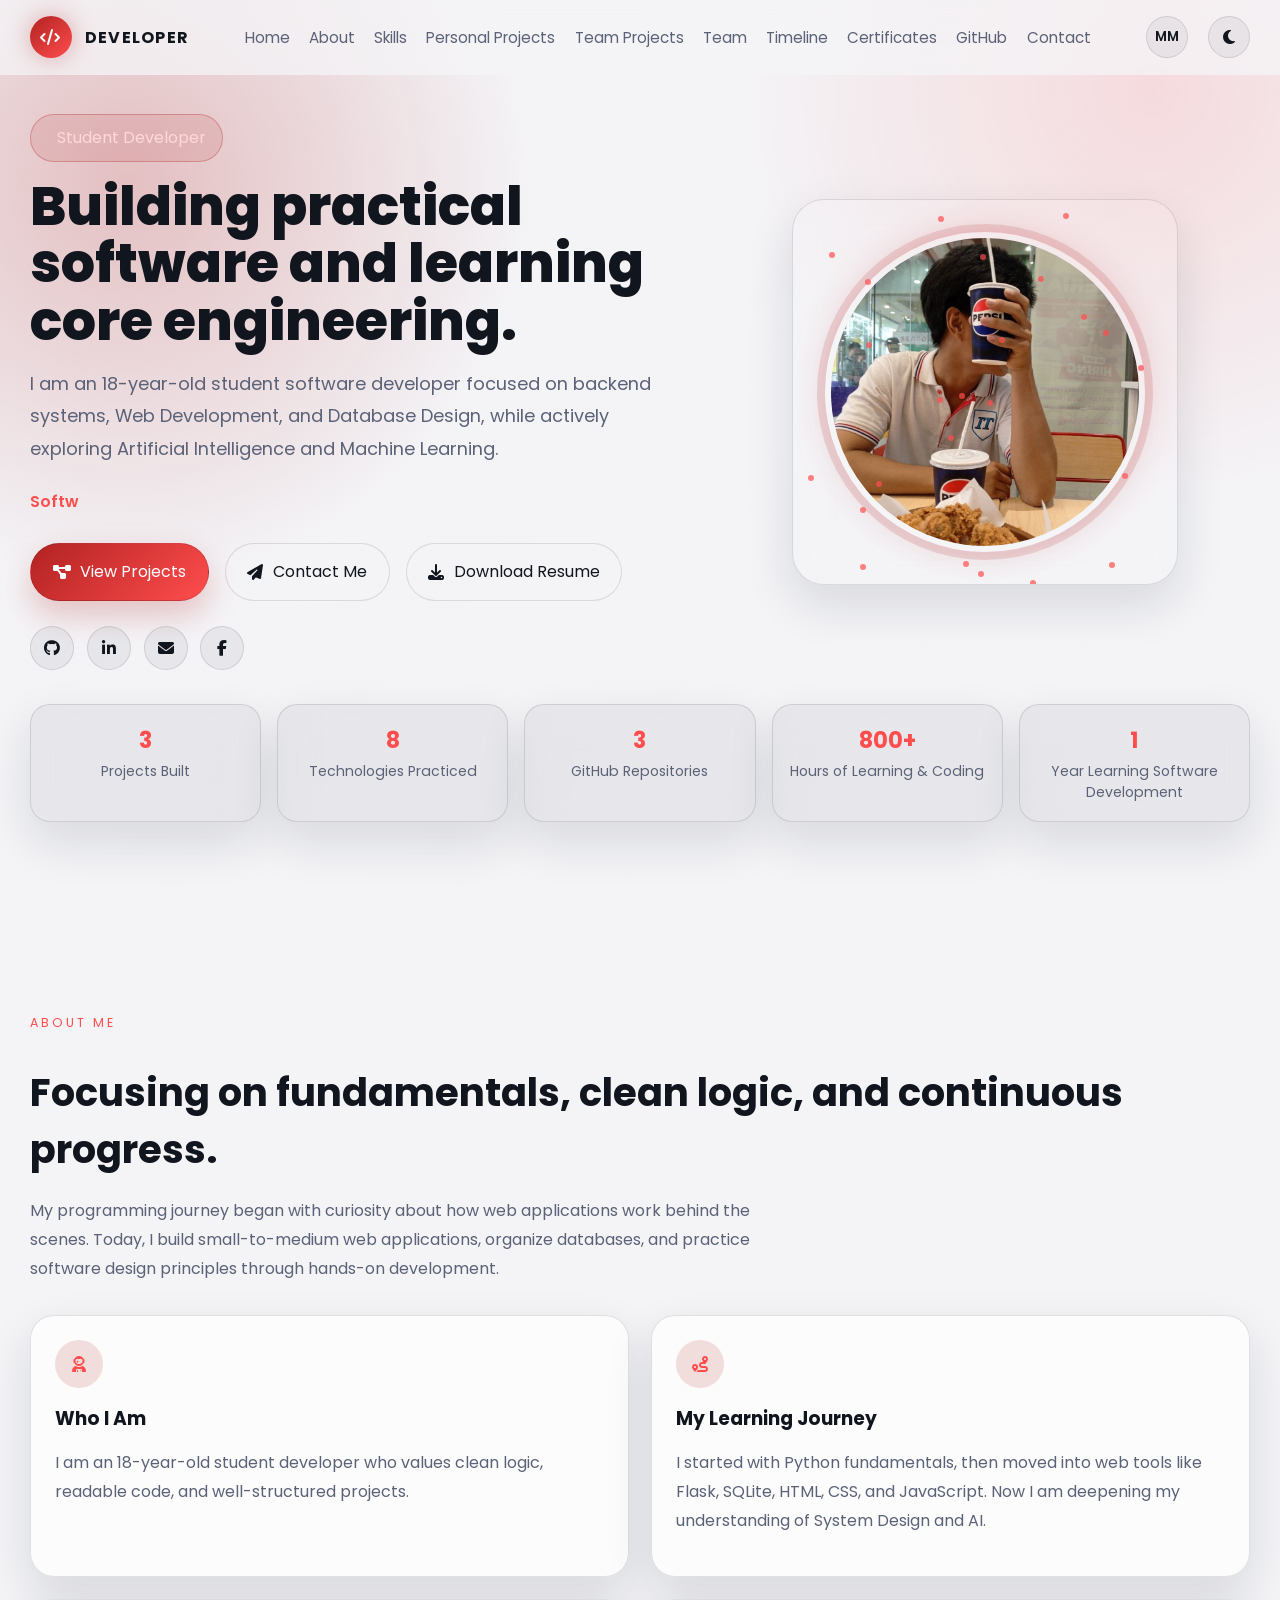
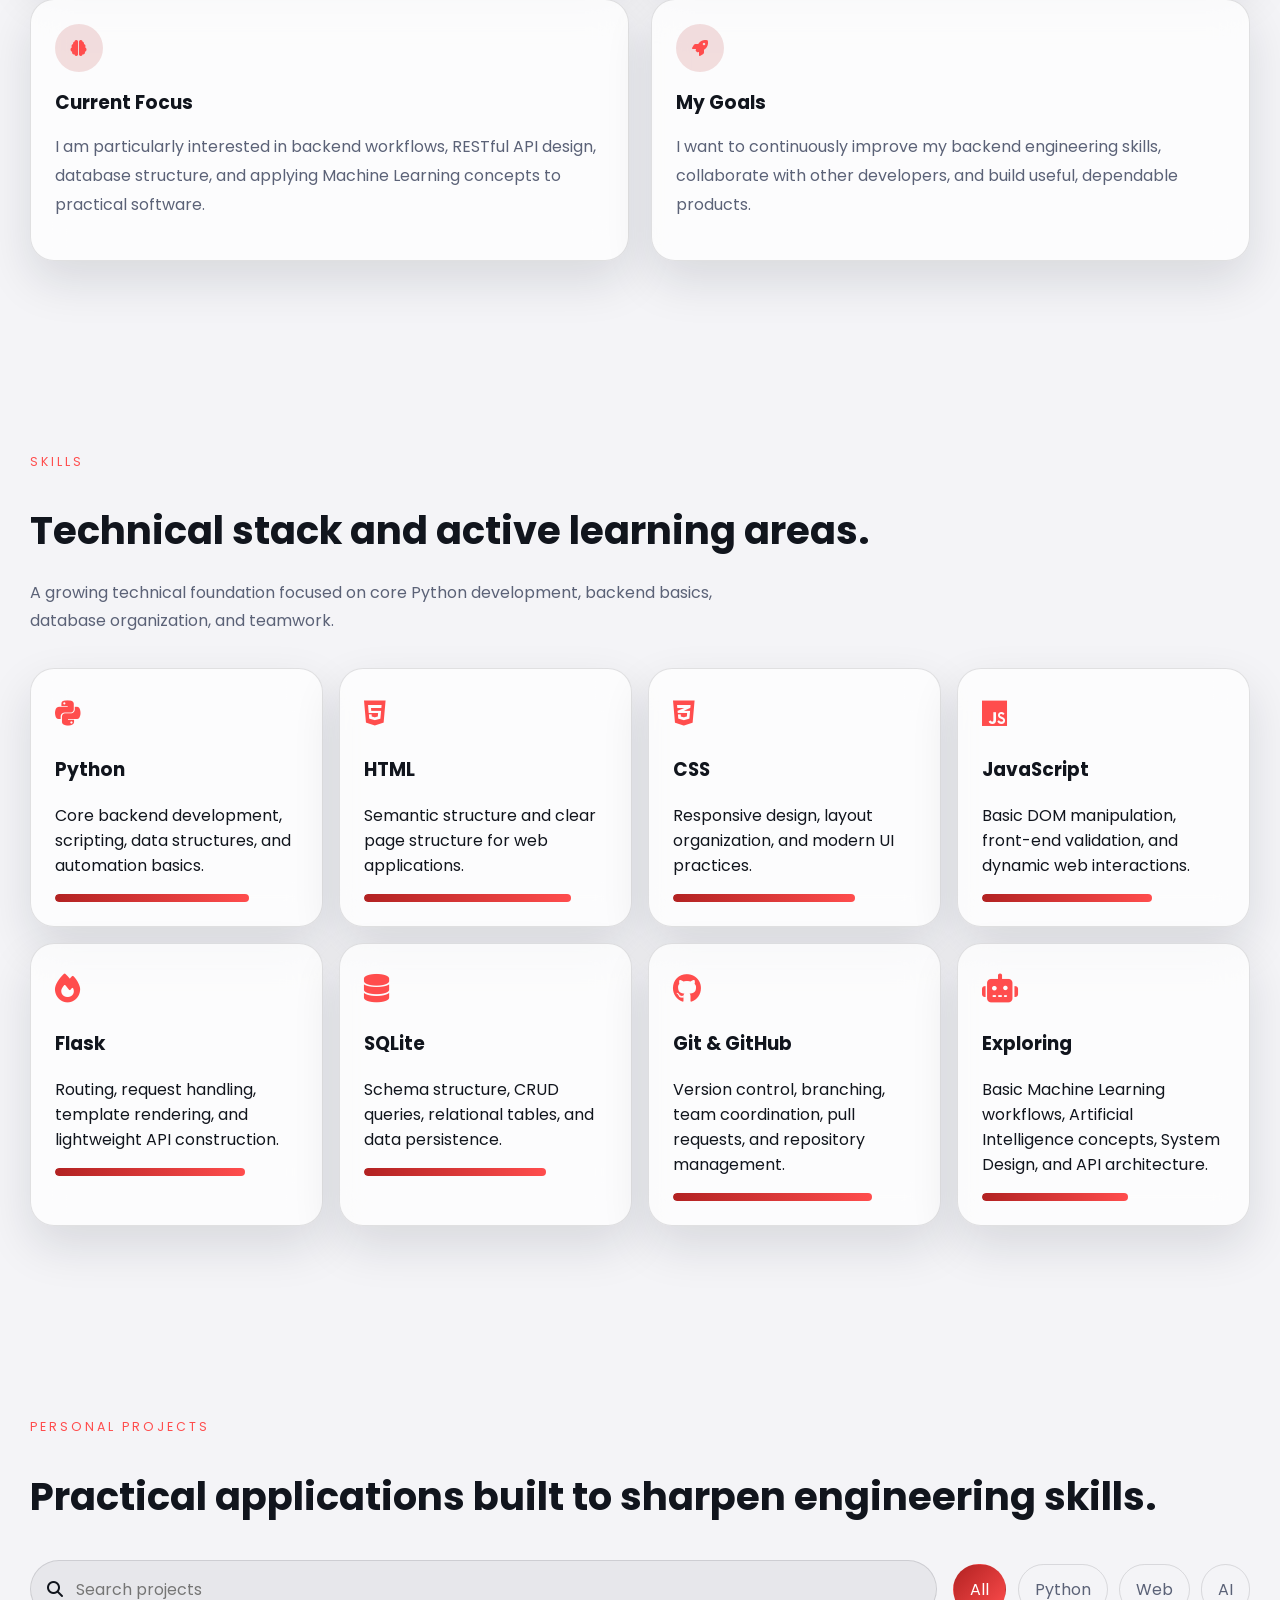
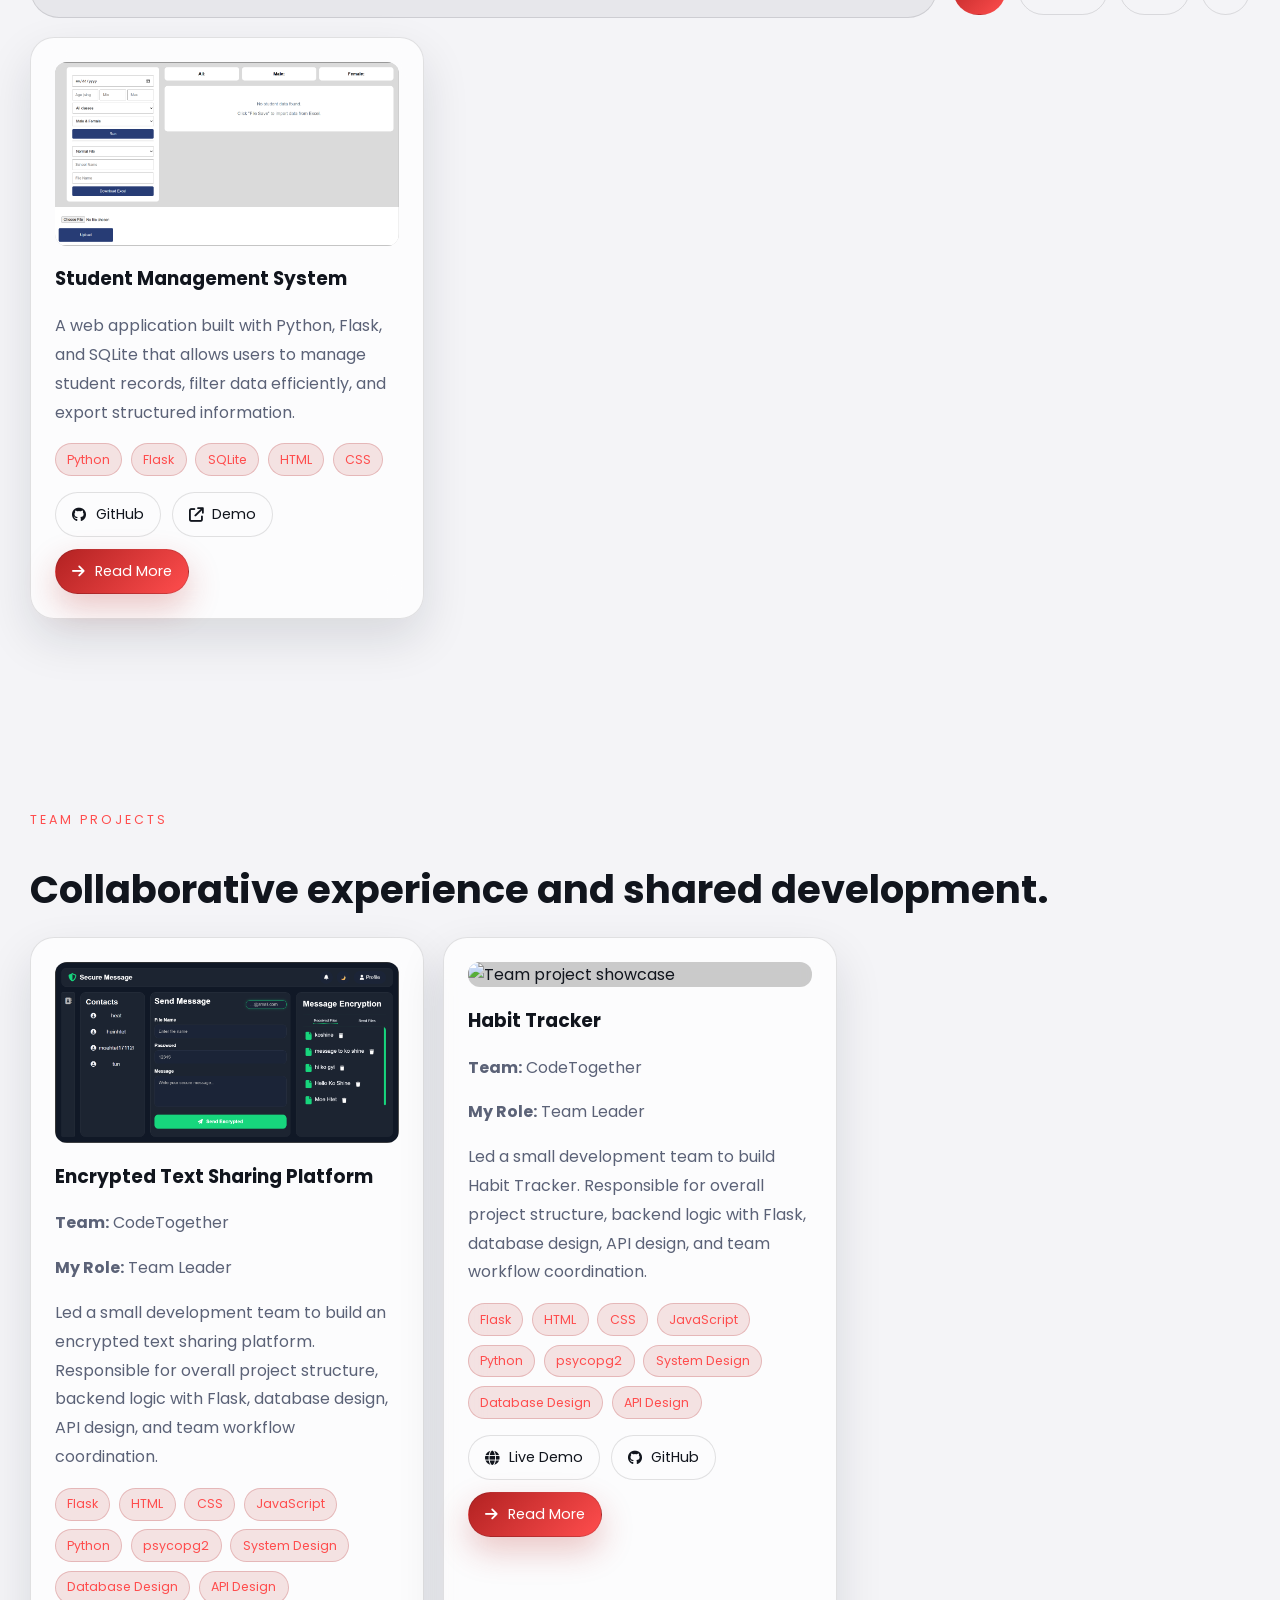
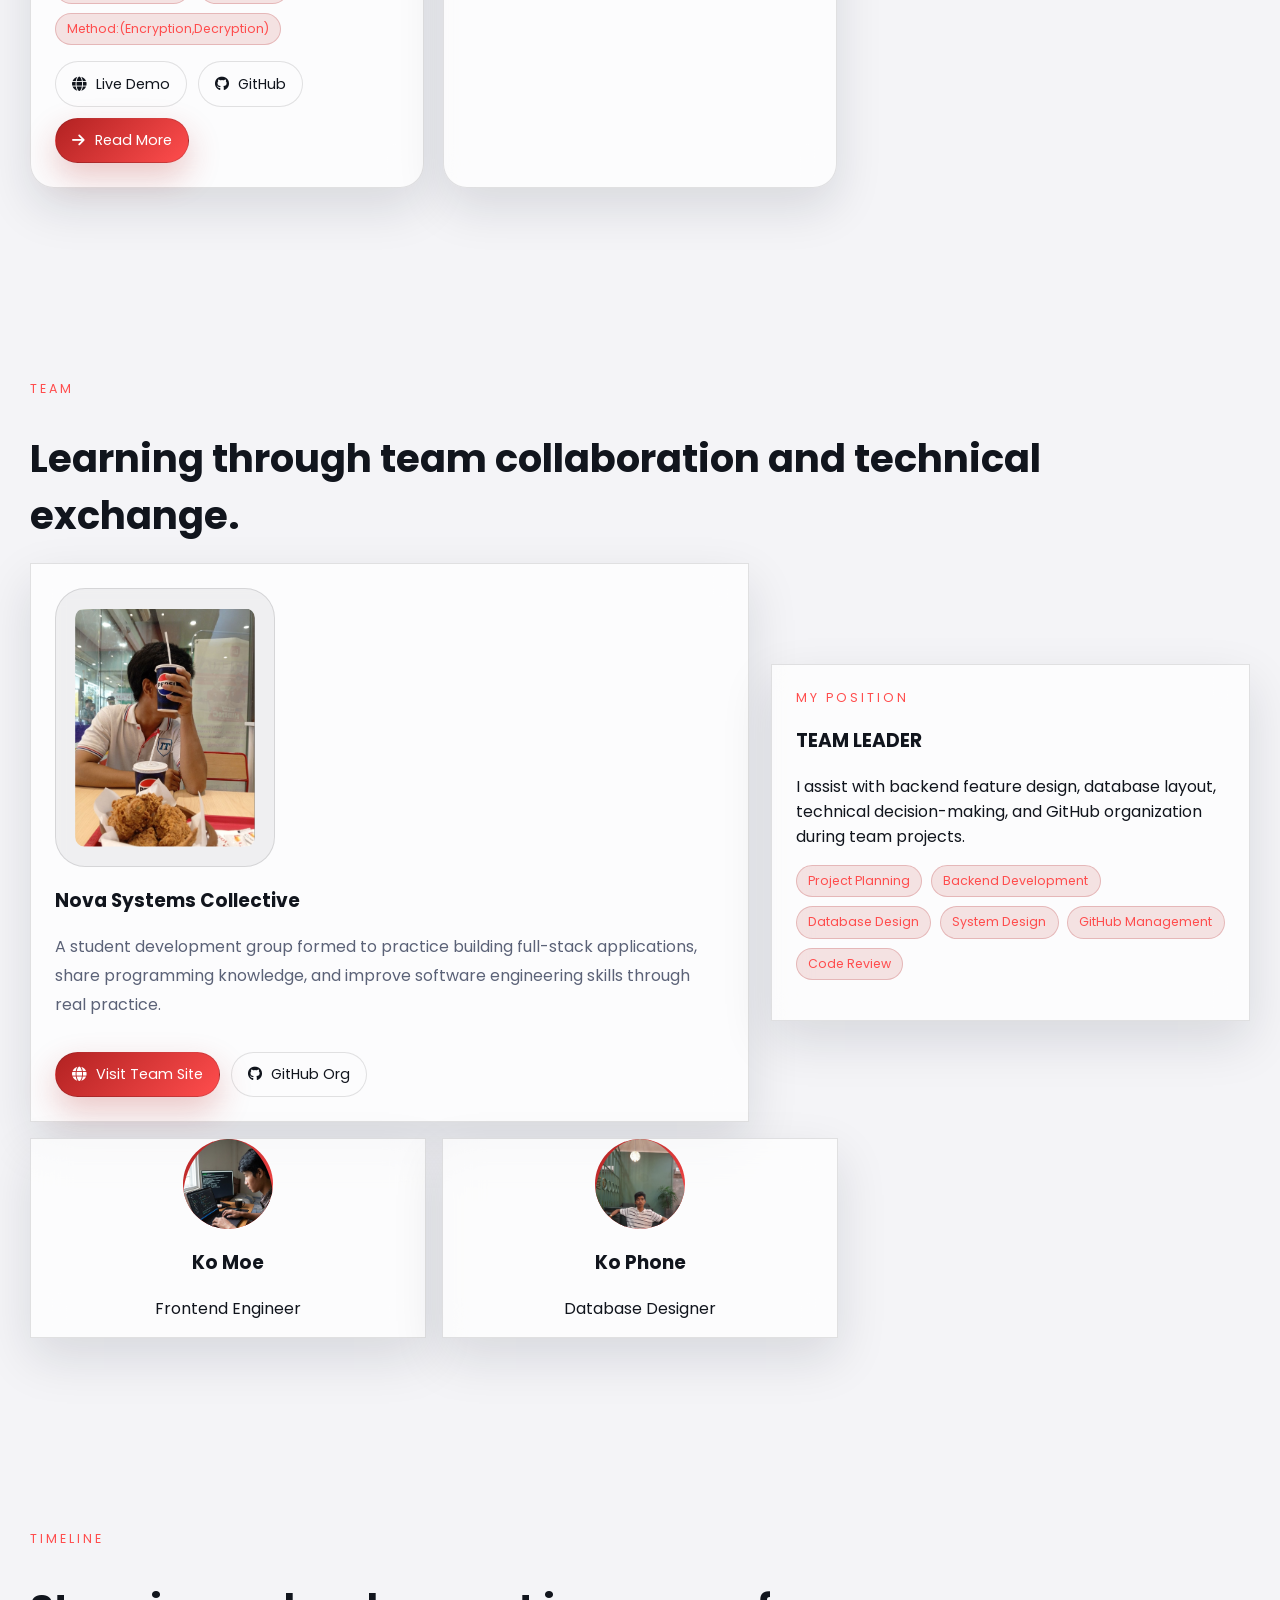
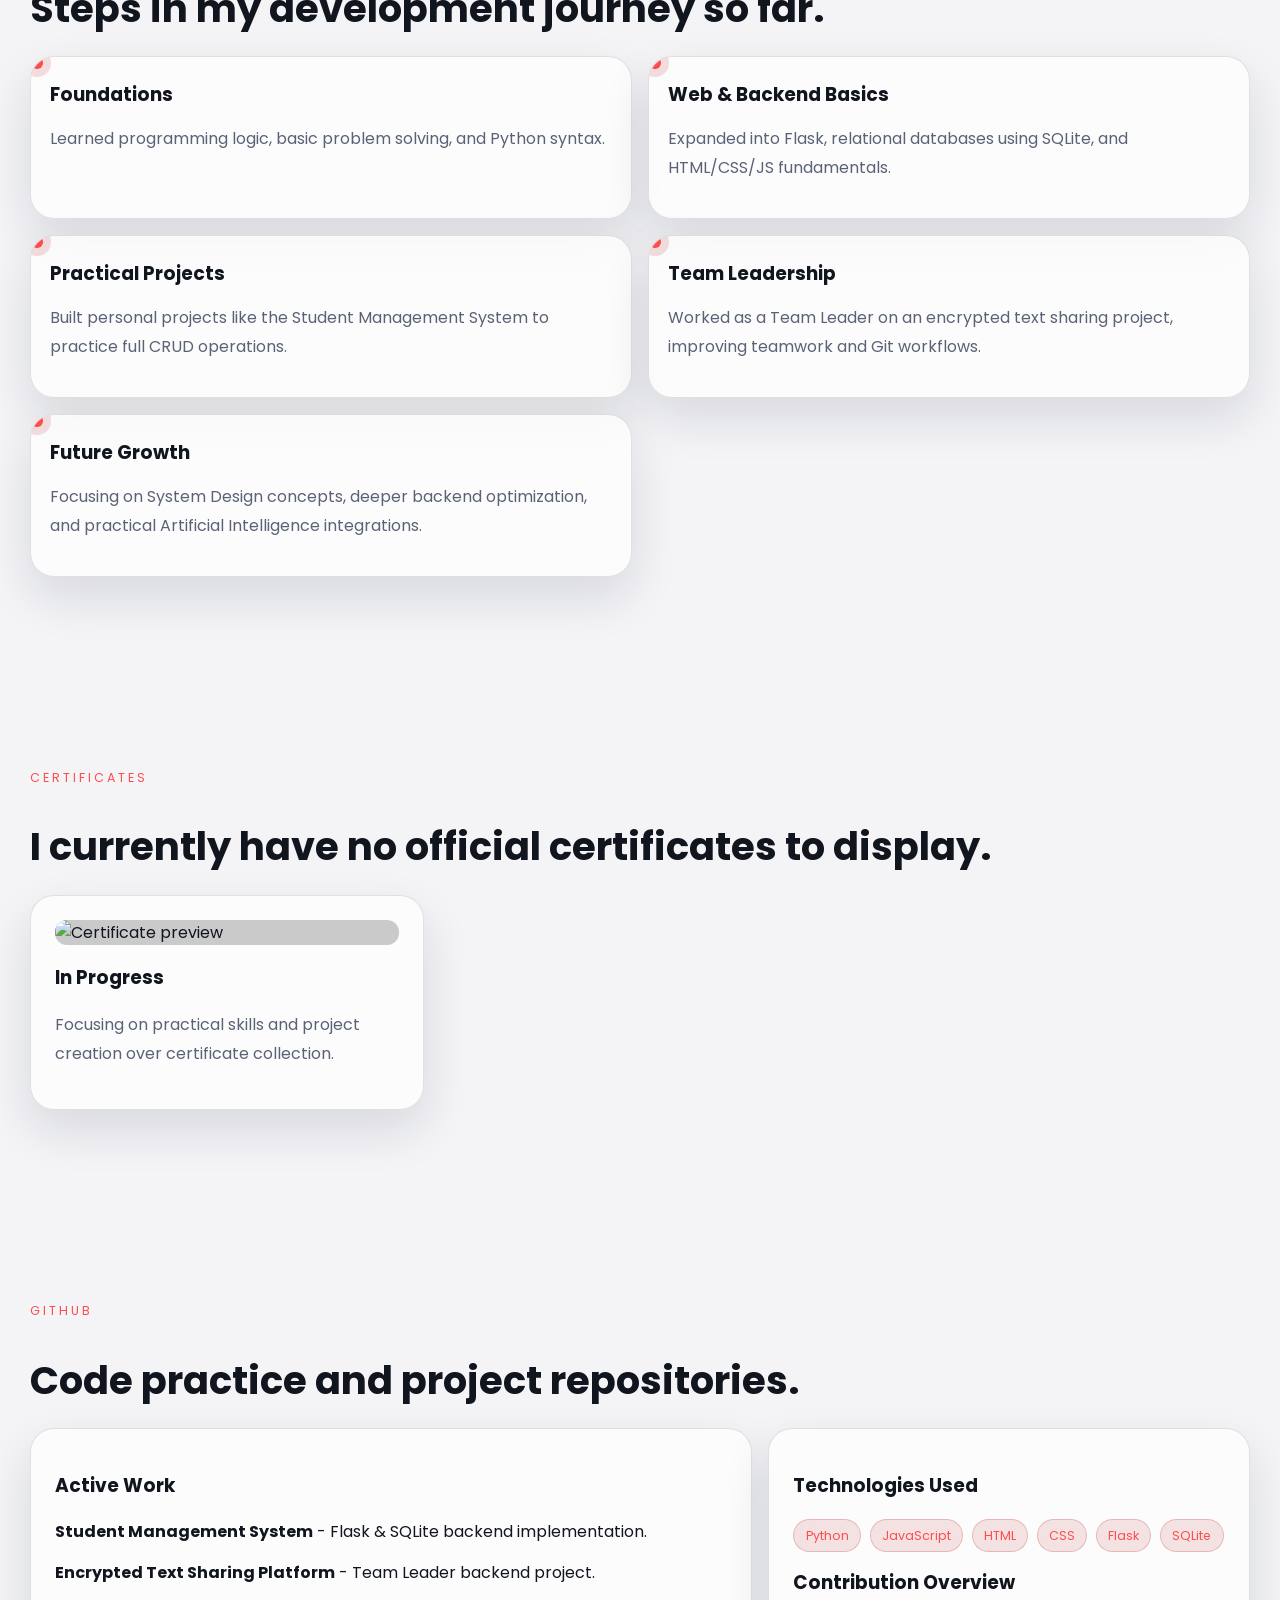
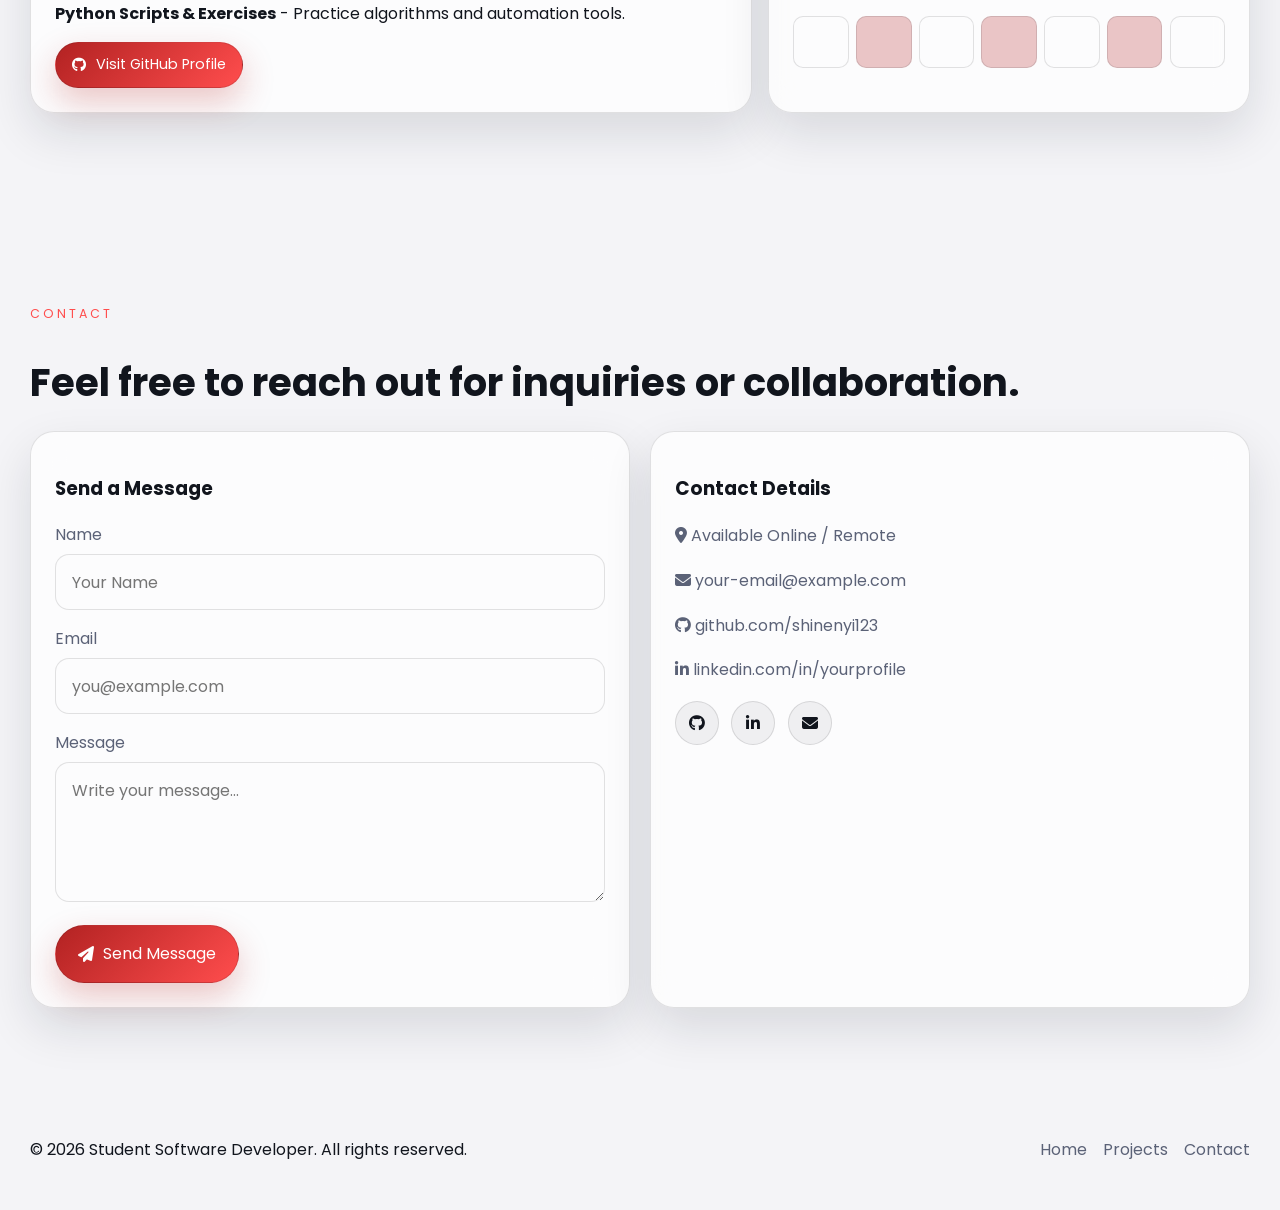
==== commit e4283e8a: "Add Habit Tracker project section to index.html" ====
--- a/index.html
+++ b/index.html
@@ -331,6 +331,35 @@
                 More</span></a>
           </div>
         </article>
+        <article class="team-card glass-card reveal">
+          <img class="card-image" src="team-projects/images/habit-tracker.png" alt="Team project showcase" />
+          <h3>Habit Tracker</h3>
+          <p><strong data-en="Team:" data-mm="အဖွဲ့ -">Team:</strong> CodeTogether</p>
+          <p><strong data-en="My Role:" data-mm="ပါဝင်ခဲ့သည့် အခန်းကဏ္ဍ -">My Role:</strong> Team Leader</p>
+          <p data-en="Led a small development team to build Habit Tracker. Responsible for overall project structure, backend logic with Flask, database design, API design, and team workflow coordination."
+            data-mm="Habit Tracker တစ်ခုကို အဖွဲ့လိုက် ရေးသားရာမှာ Team Leader အဖြစ် ပါဝင်ခဲ့ပါတယ်။ Project တည်ဆောက်ပုံ၊ Flask Backend logic များ၊ Database Design၊ API Design နဲ့ အဖွဲ့ဝင်များကြား Workflow ညှိနှိုင်းခြင်းတို့ကို တာဝန်ယူဆောင်ရွက်ခဲ့ပါတယ်။">
+          </p>
+          <div class="badges">
+            <span class="badge-pill">Flask</span>
+            <span class="badge-pill">HTML</span>
+            <span class="badge-pill">CSS</span>
+            <span class="badge-pill">JavaScript</span>
+            <span class="badge-pill">Python</span>
+            <span class="badge-pill">psycopg2</span>
+            <span class="badge-pill">System Design</span>
+            <span class="badge-pill">Database Design</span>
+            <span class="badge-pill">API Design</span>
+          </div>
+          <div class="card-actions">
+            <a class="btn btn-secondary" href="https://habit-tracker-6m6p.onrender.com/"><i
+                class="fa-solid fa-globe"></i> <span data-en="Live Demo" data-mm="Live Demo">Live Demo</span></a>
+            <a class="btn btn-secondary" href="https://github.com/Team-Projects-ShineCompy/Habit-Tracker"><i
+                class="fa-brands fa-github"></i> GitHub</a>
+            <a class="btn btn-primary" href="team-projects/habit-tracker.html"><i class="fa-solid fa-arrow-right"></i>
+              <span data-en="Read More" data-mm="အသေးစိတ်ကြည့်ရန်">Read
+                More</span></a>
+          </div>
+        </article>
       </div>
     </section>
 
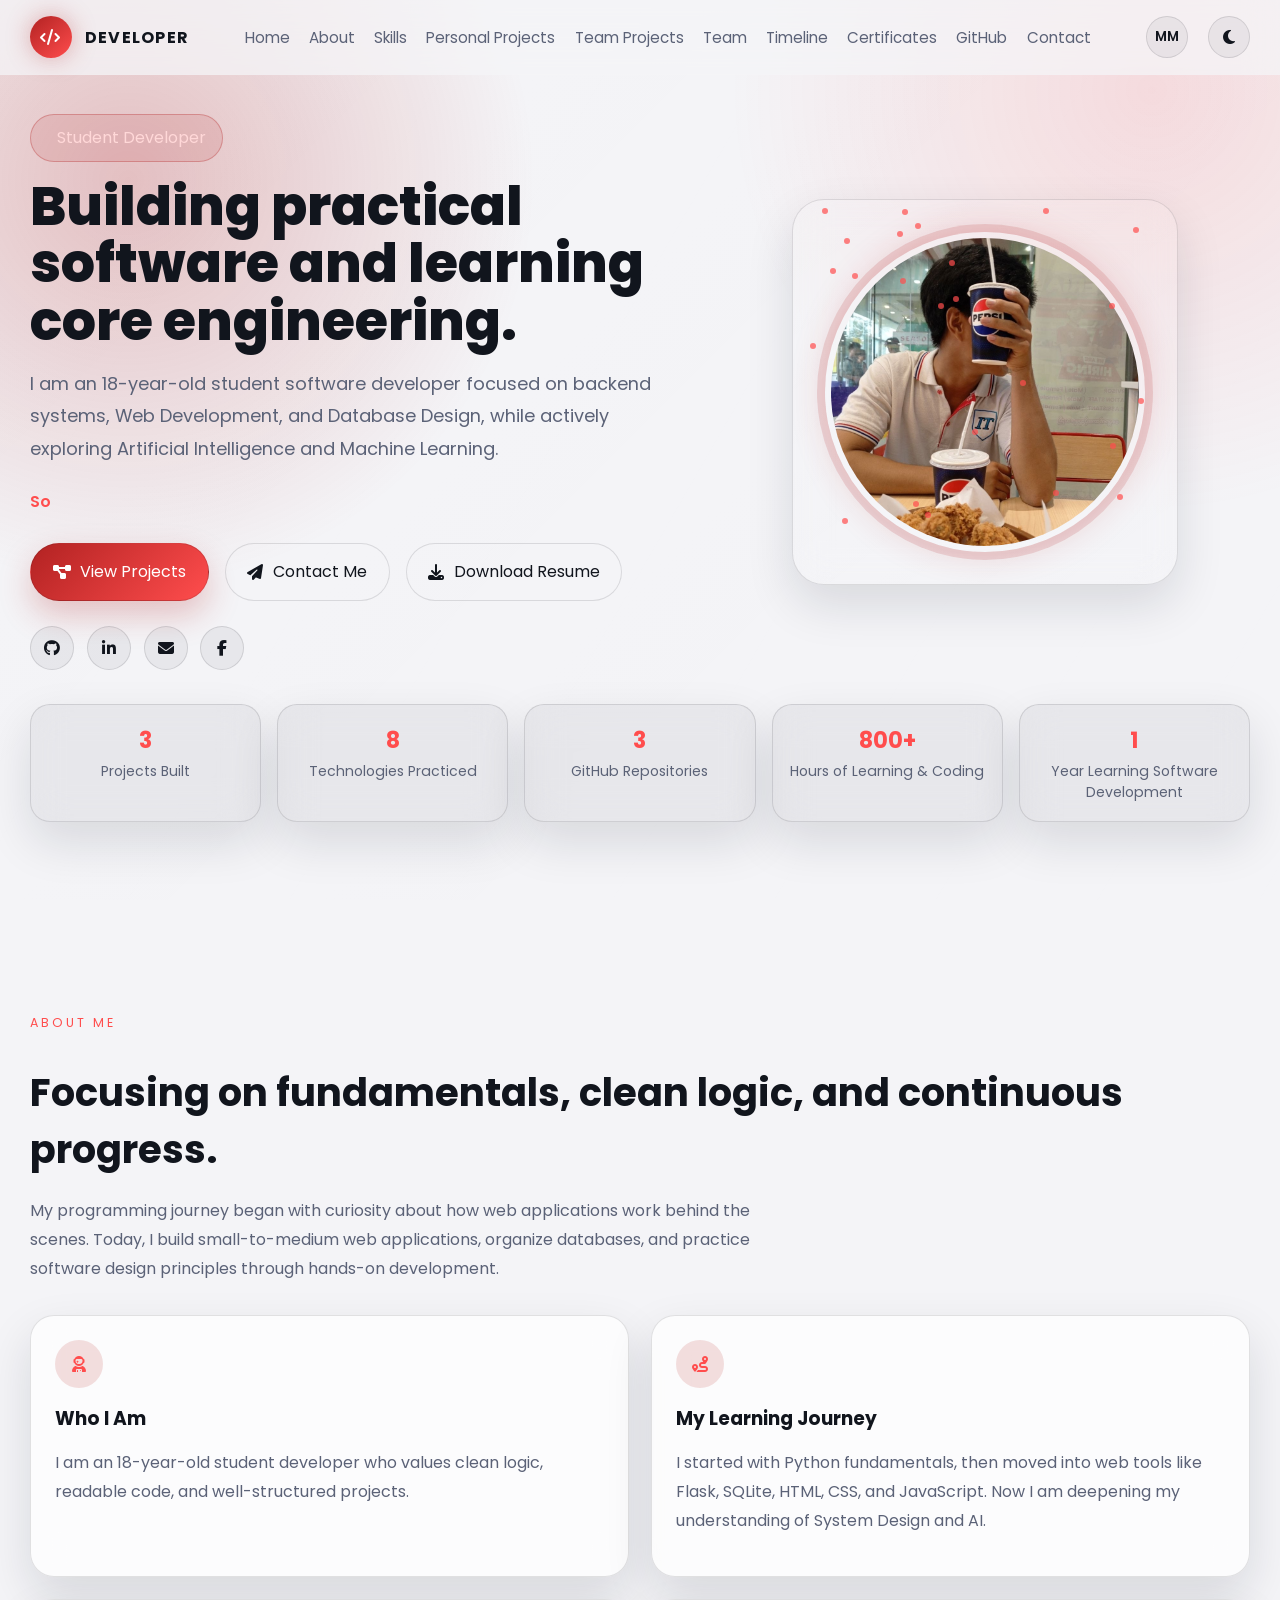
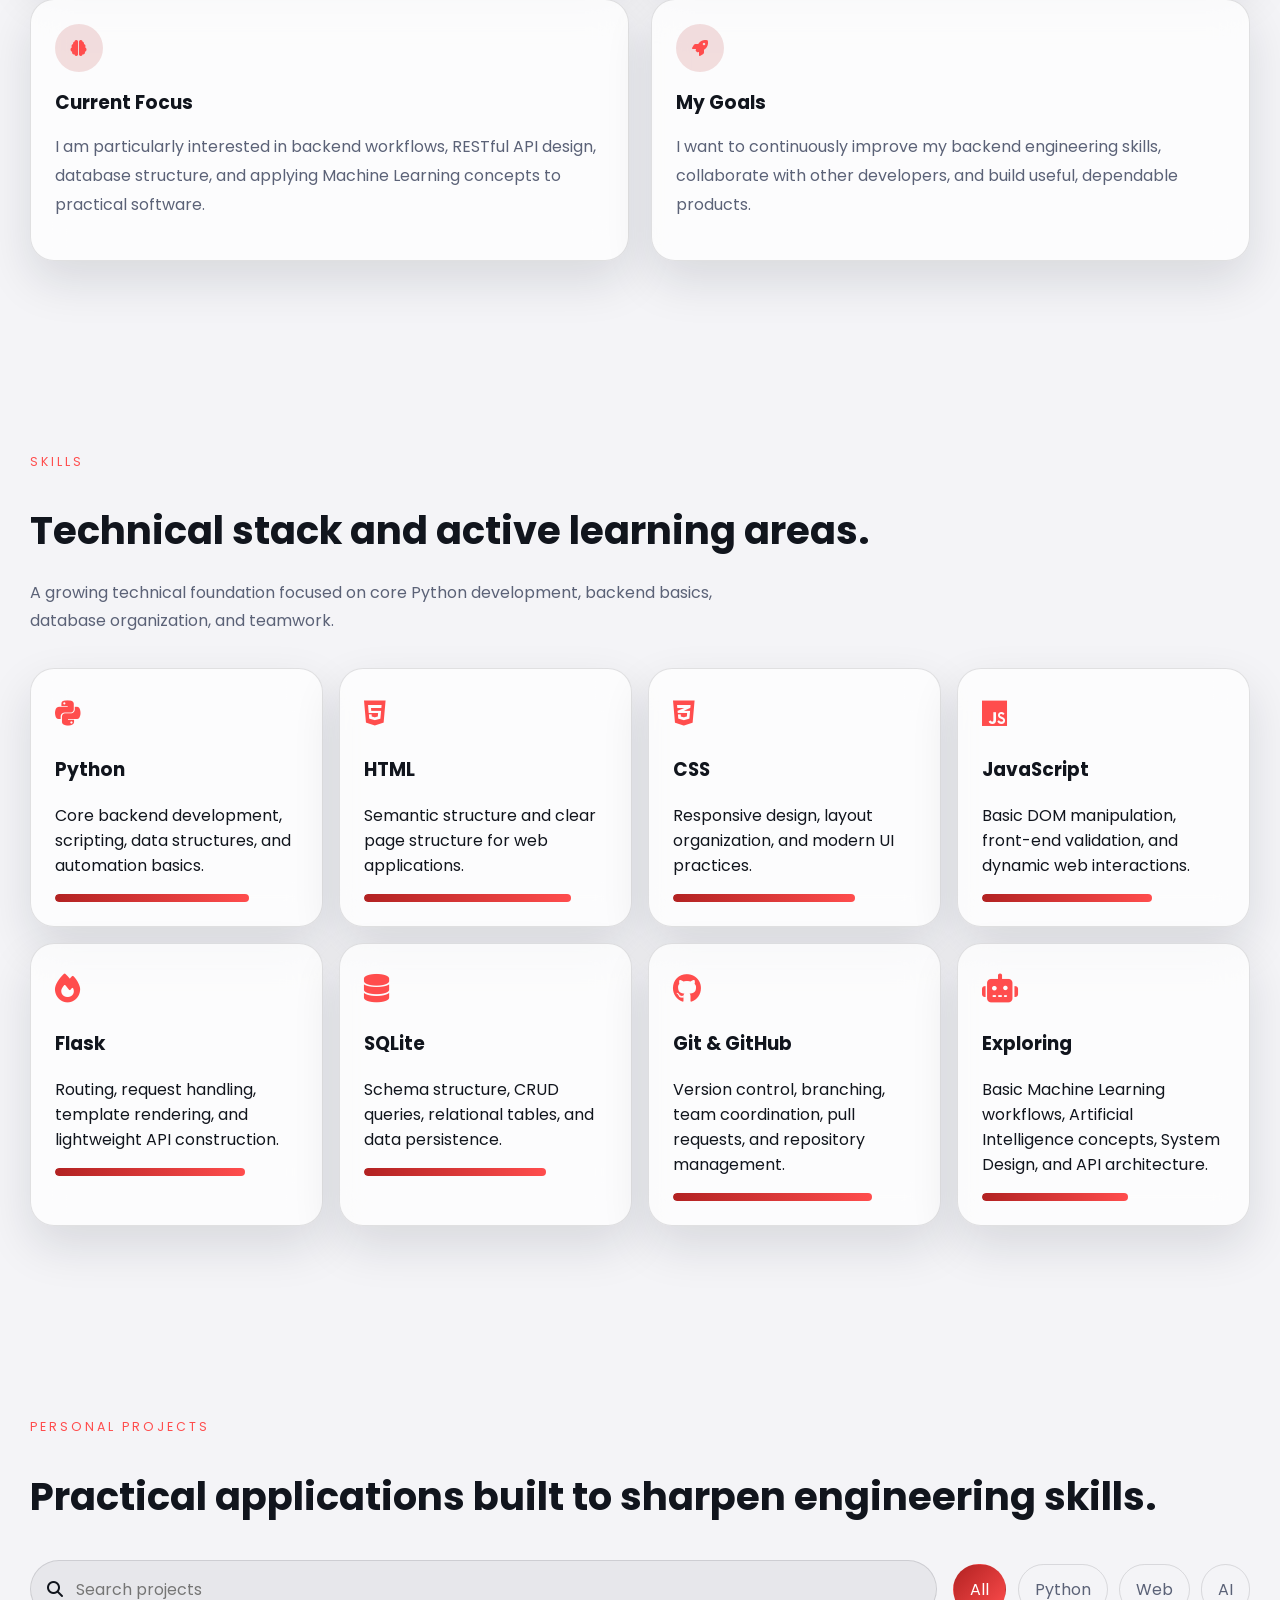
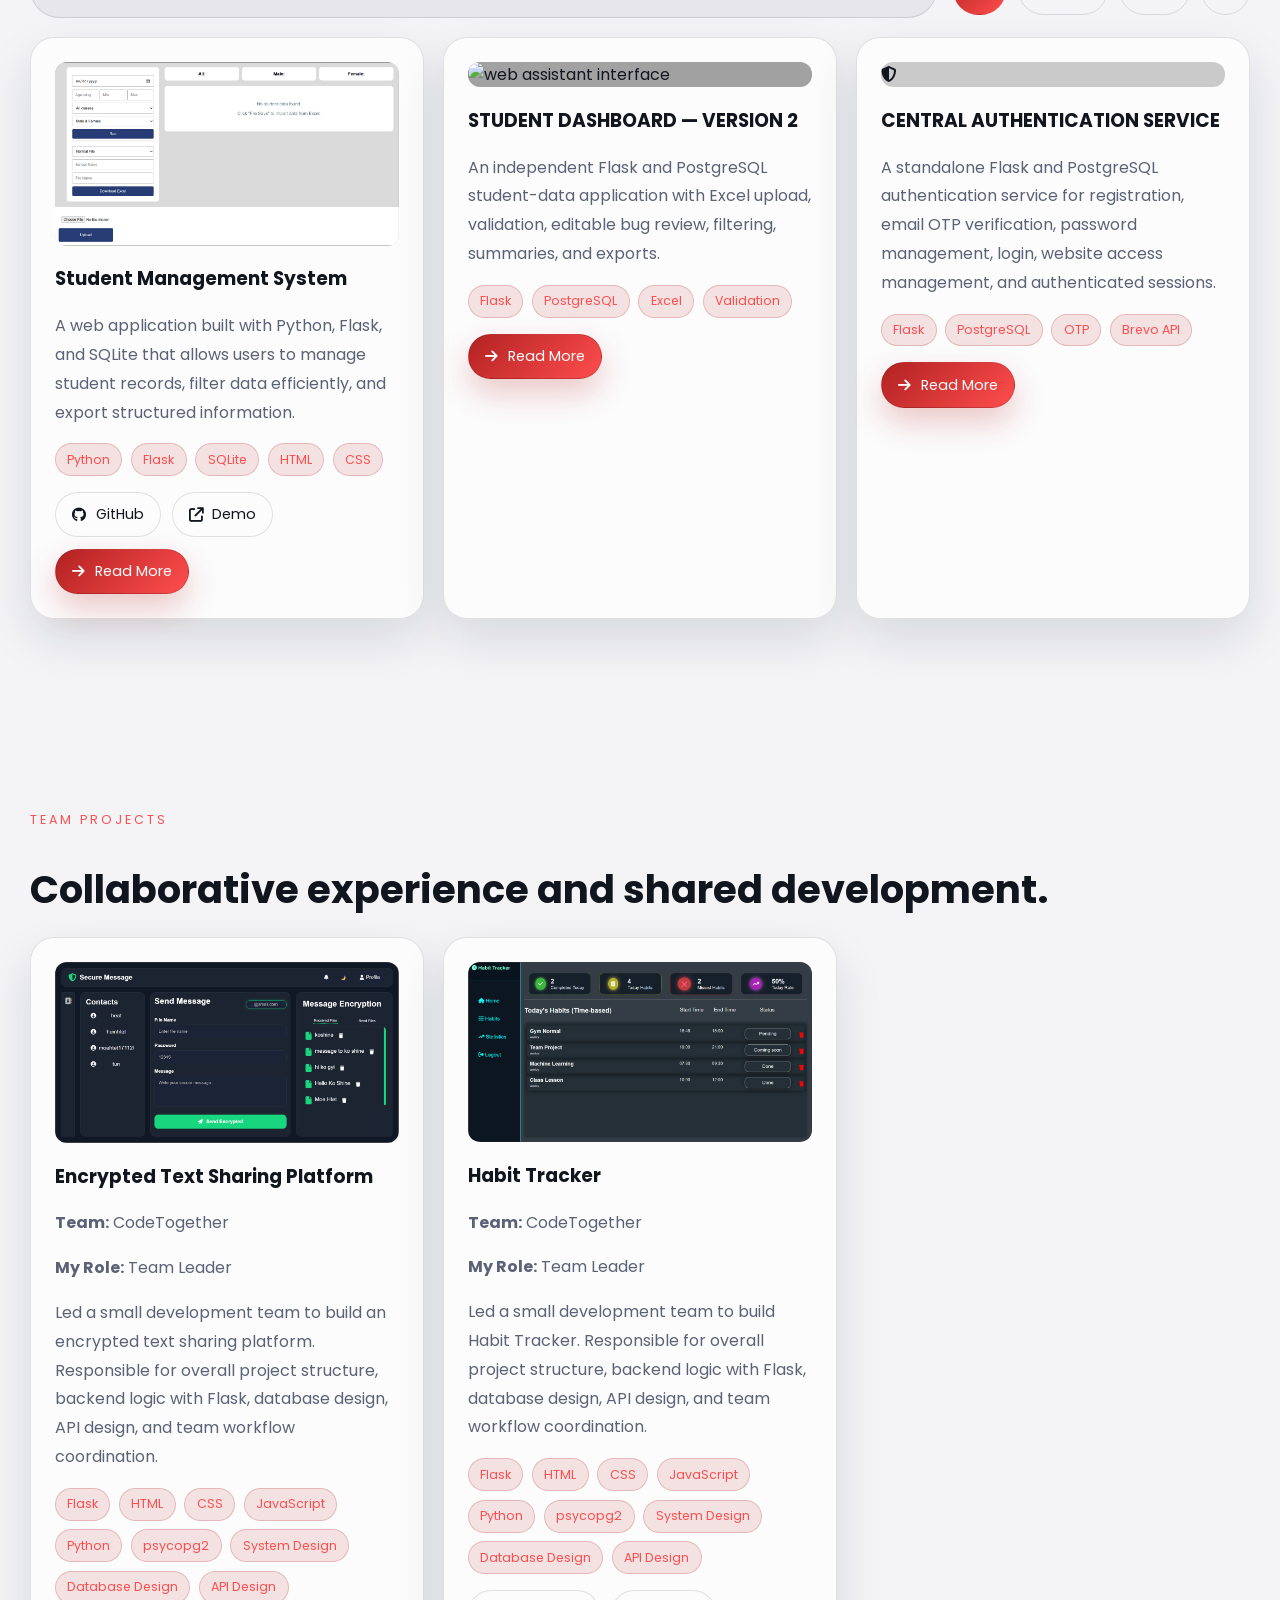
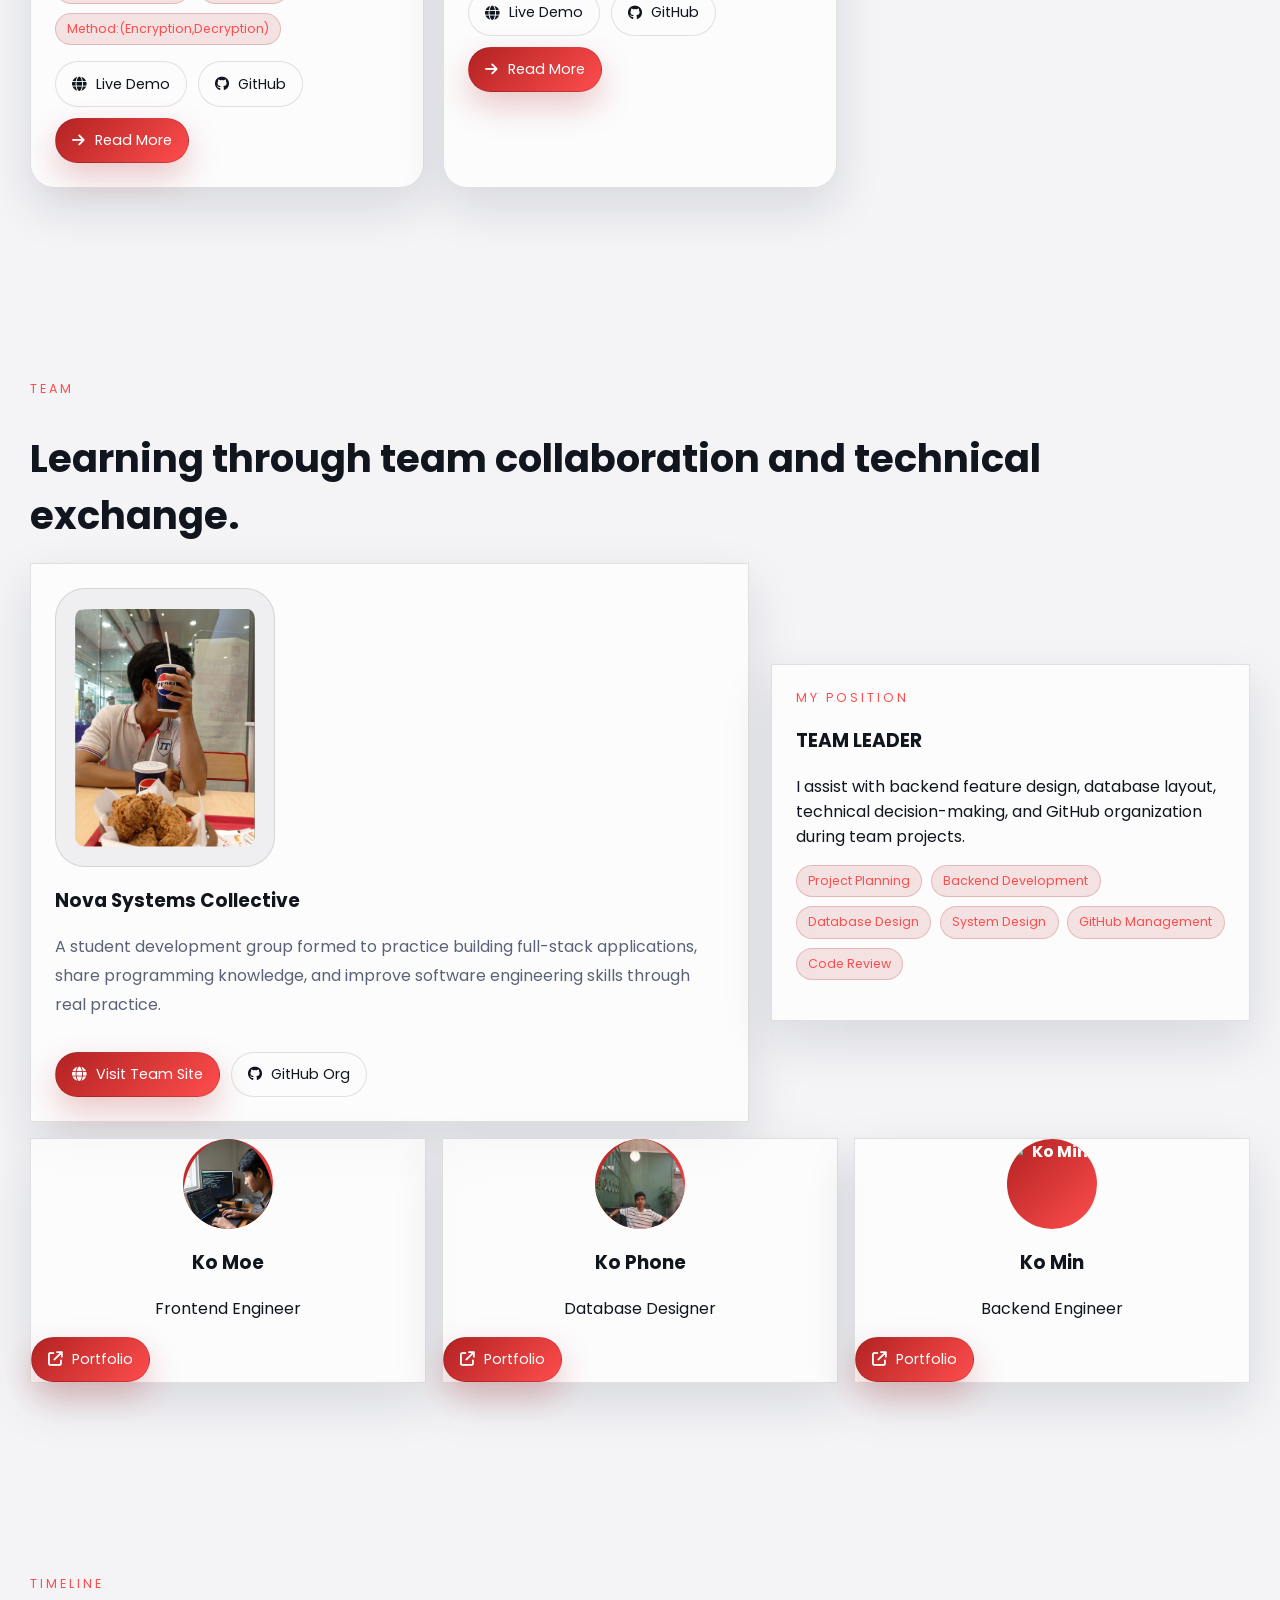
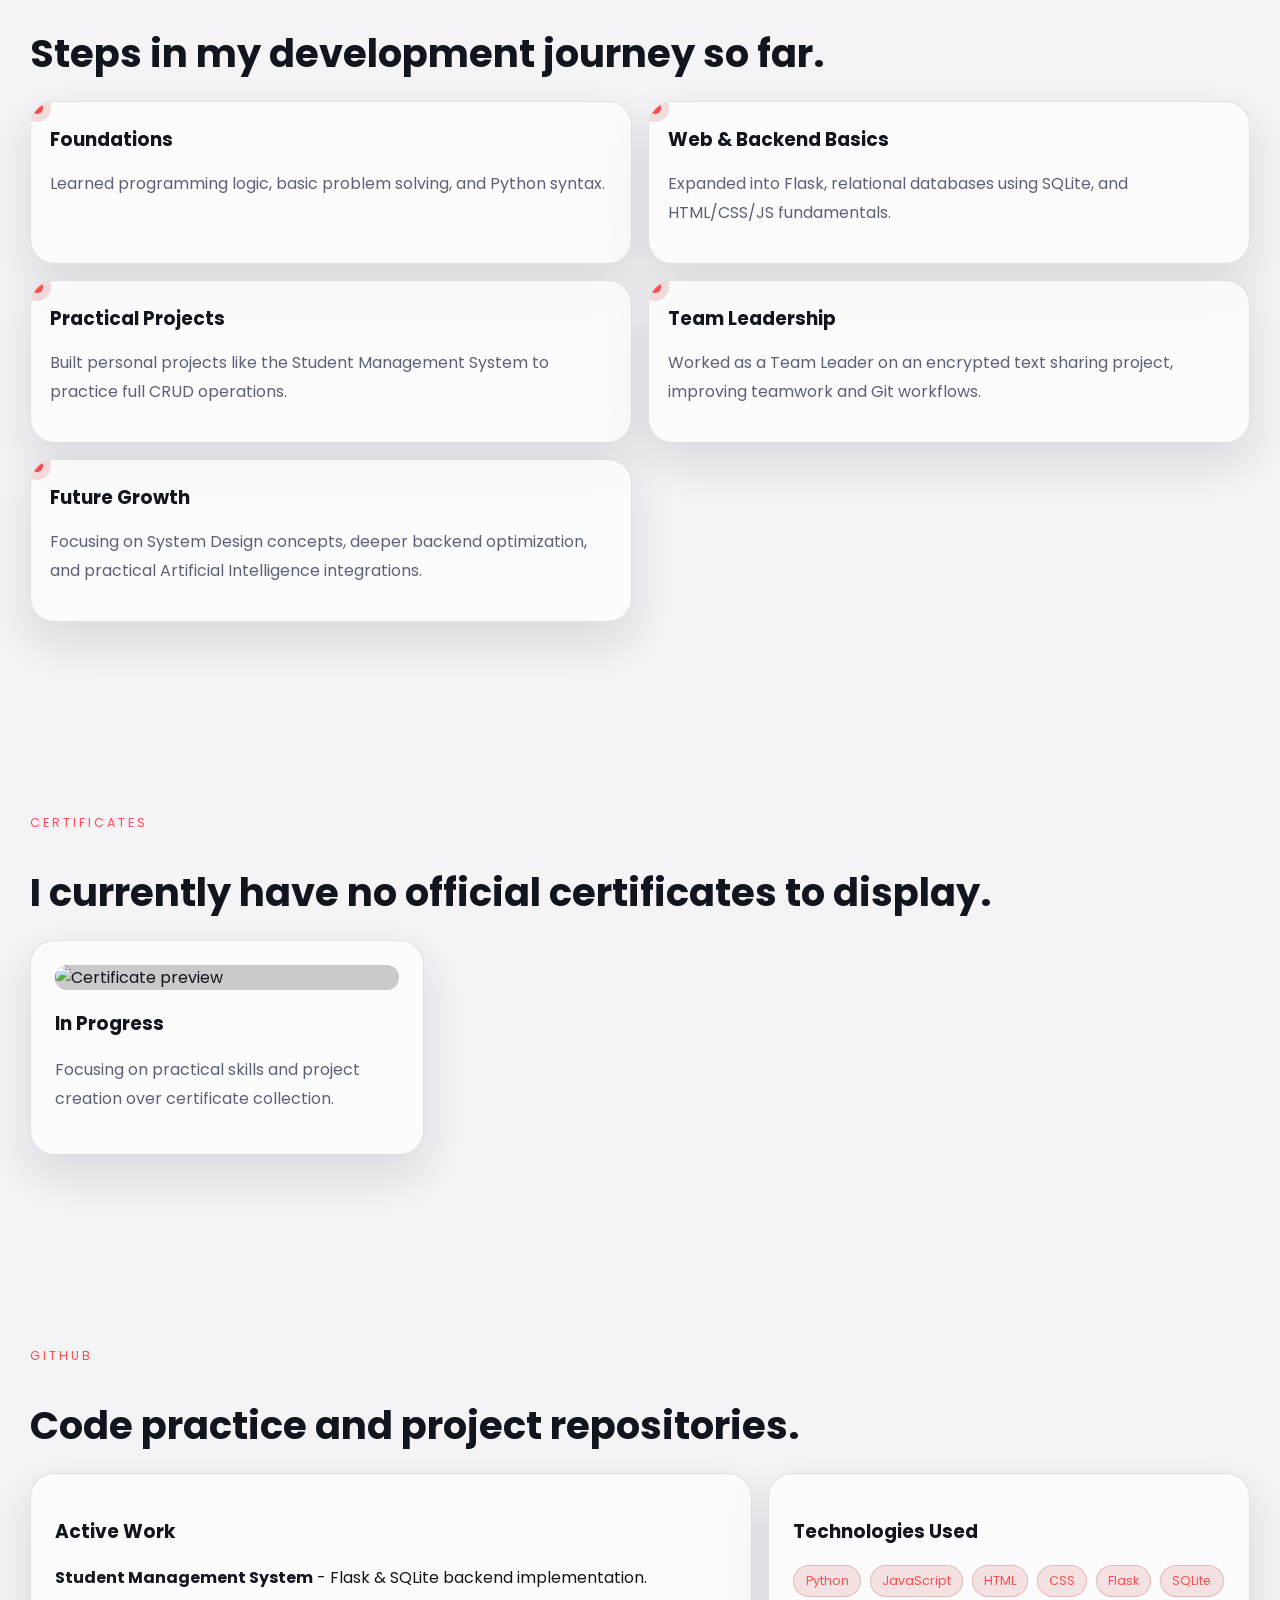
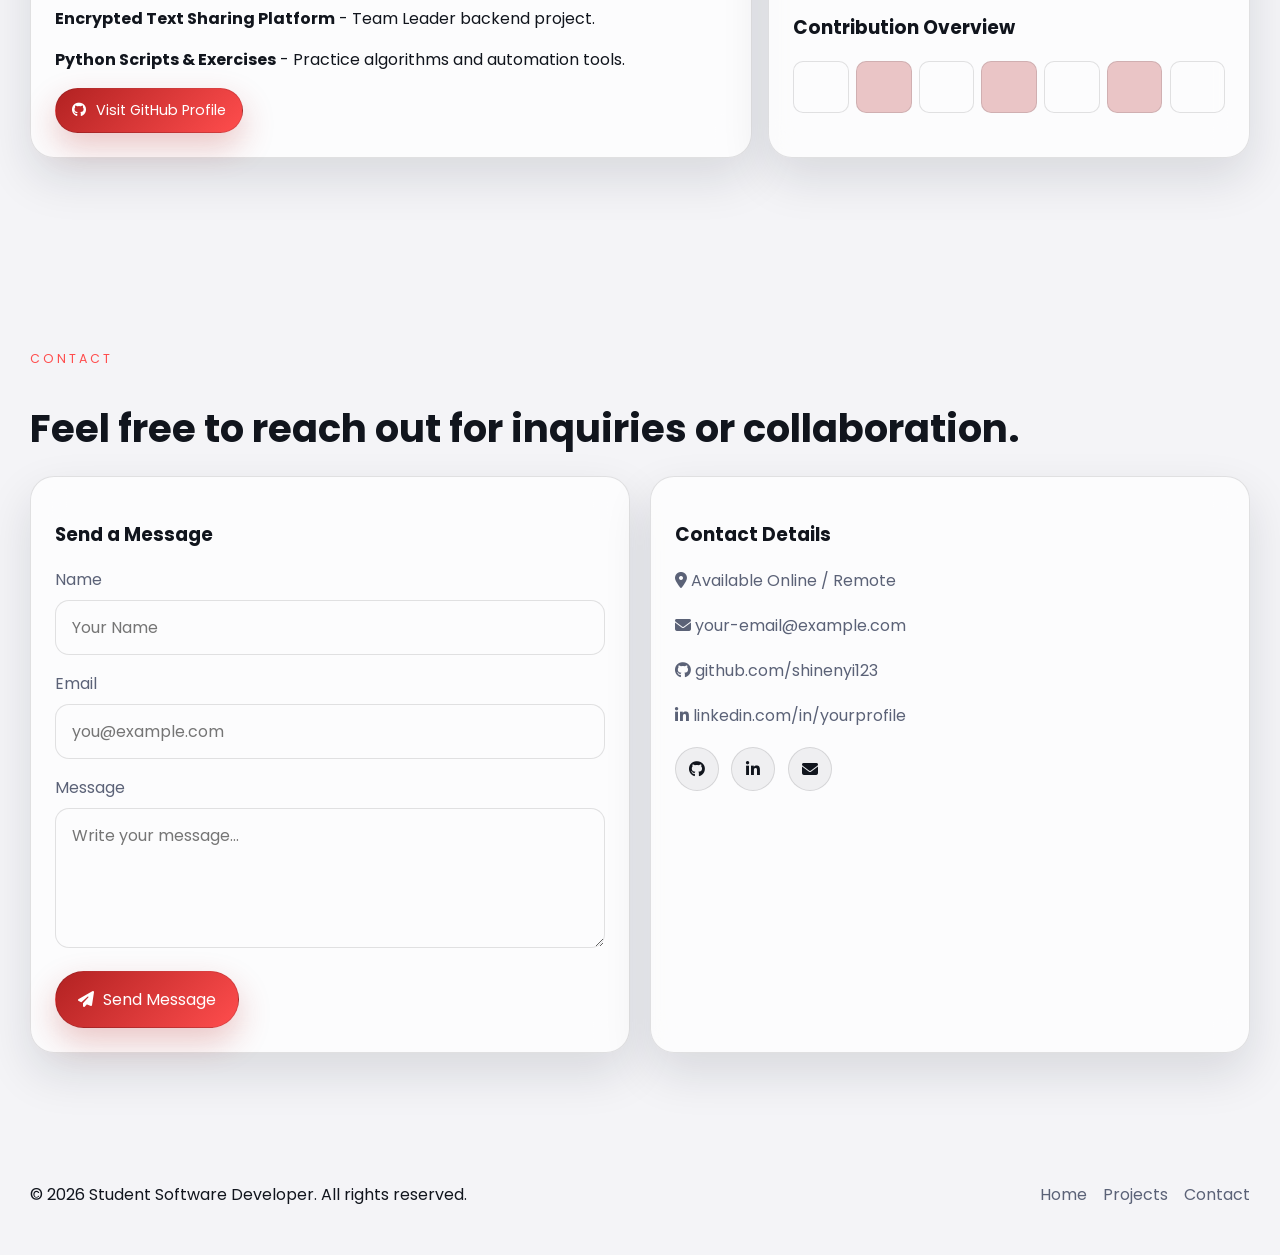
==== commit e64ab85a: "Add project cards for new applications Added new project cards for 'Student Dashboard - Version 2' a" ====
--- a/index.html
+++ b/index.html
@@ -290,6 +290,32 @@
                 More</span></a>
           </div>
         </article>
+        <article class="project-card glass-card reveal" data-category="web">
+          <div class="card-image project-placeholder"><img class="card-image"
+              src="projects/images/student_dashboard_version2.png" alt="web assistant interface" /></div>
+          <h3>STUDENT DASHBOARD — VERSION 2</h3>
+          <p data-en="An independent Flask and PostgreSQL student-data application with Excel upload, validation, editable bug review, filtering, summaries, and exports."
+            data-mm="Excel upload, validation, editable bug review, filtering, summaries နဲ့ exports များပါဝင်သော Flask နှင့် PostgreSQL အခြေခံ သီးခြား student-data application တစ်ခုဖြစ်ပါတယ်။">
+            An independent Flask and PostgreSQL student-data application with Excel upload, validation, editable bug
+            review, filtering, summaries, and exports.</p>
+          <div class="badges"><span class="badge-pill">Flask</span><span class="badge-pill">PostgreSQL</span><span
+              class="badge-pill">Excel</span><span class="badge-pill">Validation</span></div>
+          <div class="card-actions"><a class="btn btn-primary" href="projects/student-dashboard-v2.html"><i
+                class="fa-solid fa-arrow-right"></i><span data-en="Read More" data-mm="အသေးစိတ်ကြည့်ရန်">Read
+                More</span></a></div>
+        </article>
+        <article class="project-card glass-card reveal" data-category="web">
+          <div class="card-image project-placeholder"><i class="fa-solid fa-shield-halved"></i></div>
+          <h3>CENTRAL AUTHENTICATION SERVICE</h3>
+          <p data-en="A standalone Flask and PostgreSQL authentication service for registration, email OTP verification, password management, login, website access management, and authenticated sessions."
+            data-mm="Registration, email OTP verification, password management, login, website access management နှင့် authenticated sessions များအတွက် Flask နှင့် PostgreSQL အခြေခံ သီးခြား authentication service တစ်ခုဖြစ်ပါတယ်။">
+          </p>
+          <div class="badges"><span class="badge-pill">Flask</span><span class="badge-pill">PostgreSQL</span><span
+              class="badge-pill">OTP</span><span class="badge-pill">Brevo API</span></div>
+          <div class="card-actions"><a class="btn btn-primary" href="projects/central-authentication-system.html"><i
+                class="fa-solid fa-arrow-right"></i> <span data-en="Read More" data-mm="အသေးစိတ်ကြည့်ရန်">Read
+                More</span></a></div>
+        </article>
       </div>
     </section>
 
@@ -407,11 +433,31 @@
           </div>
           <h3>Ko Moe</h3>
           <p>Frontend Engineer</p>
+          <div class="card-actions">
+            <a class="btn btn-primary" href="#" data-portfolio-link="ko-moe" aria-label="Open Ko Moe's portfolio">
+              <i class="fa-solid fa-arrow-up-right-from-square"></i> Portfolio
+            </a>
+          </div>
         </div>
         <div class="member-card glass-card reveal">
           <div class="avatar"><img src="images/kophone.png" alt="Ko Phone" /></div>
           <h3>Ko Phone</h3>
           <p>Database Designer</p>
+          <div class="card-actions">
+            <a class="btn btn-primary" href="#" data-portfolio-link="ko-phone" aria-label="Open Ko Phone's portfolio">
+              <i class="fa-solid fa-arrow-up-right-from-square"></i> Portfolio
+            </a>
+          </div>
+        </div>
+        <div class="member-card glass-card reveal">
+          <div class="avatar"><img src="images/komin.png" alt="Ko Min" /></div>
+          <h3>Ko Min</h3>
+          <p>Backend Engineer</p>
+          <div class="card-actions">
+            <a class="btn btn-primary" href="#" data-portfolio-link="ko-min" aria-label="Open Ko Min's portfolio">
+              <i class="fa-solid fa-arrow-up-right-from-square"></i> Portfolio
+            </a>
+          </div>
         </div>
       </div>
     </section>
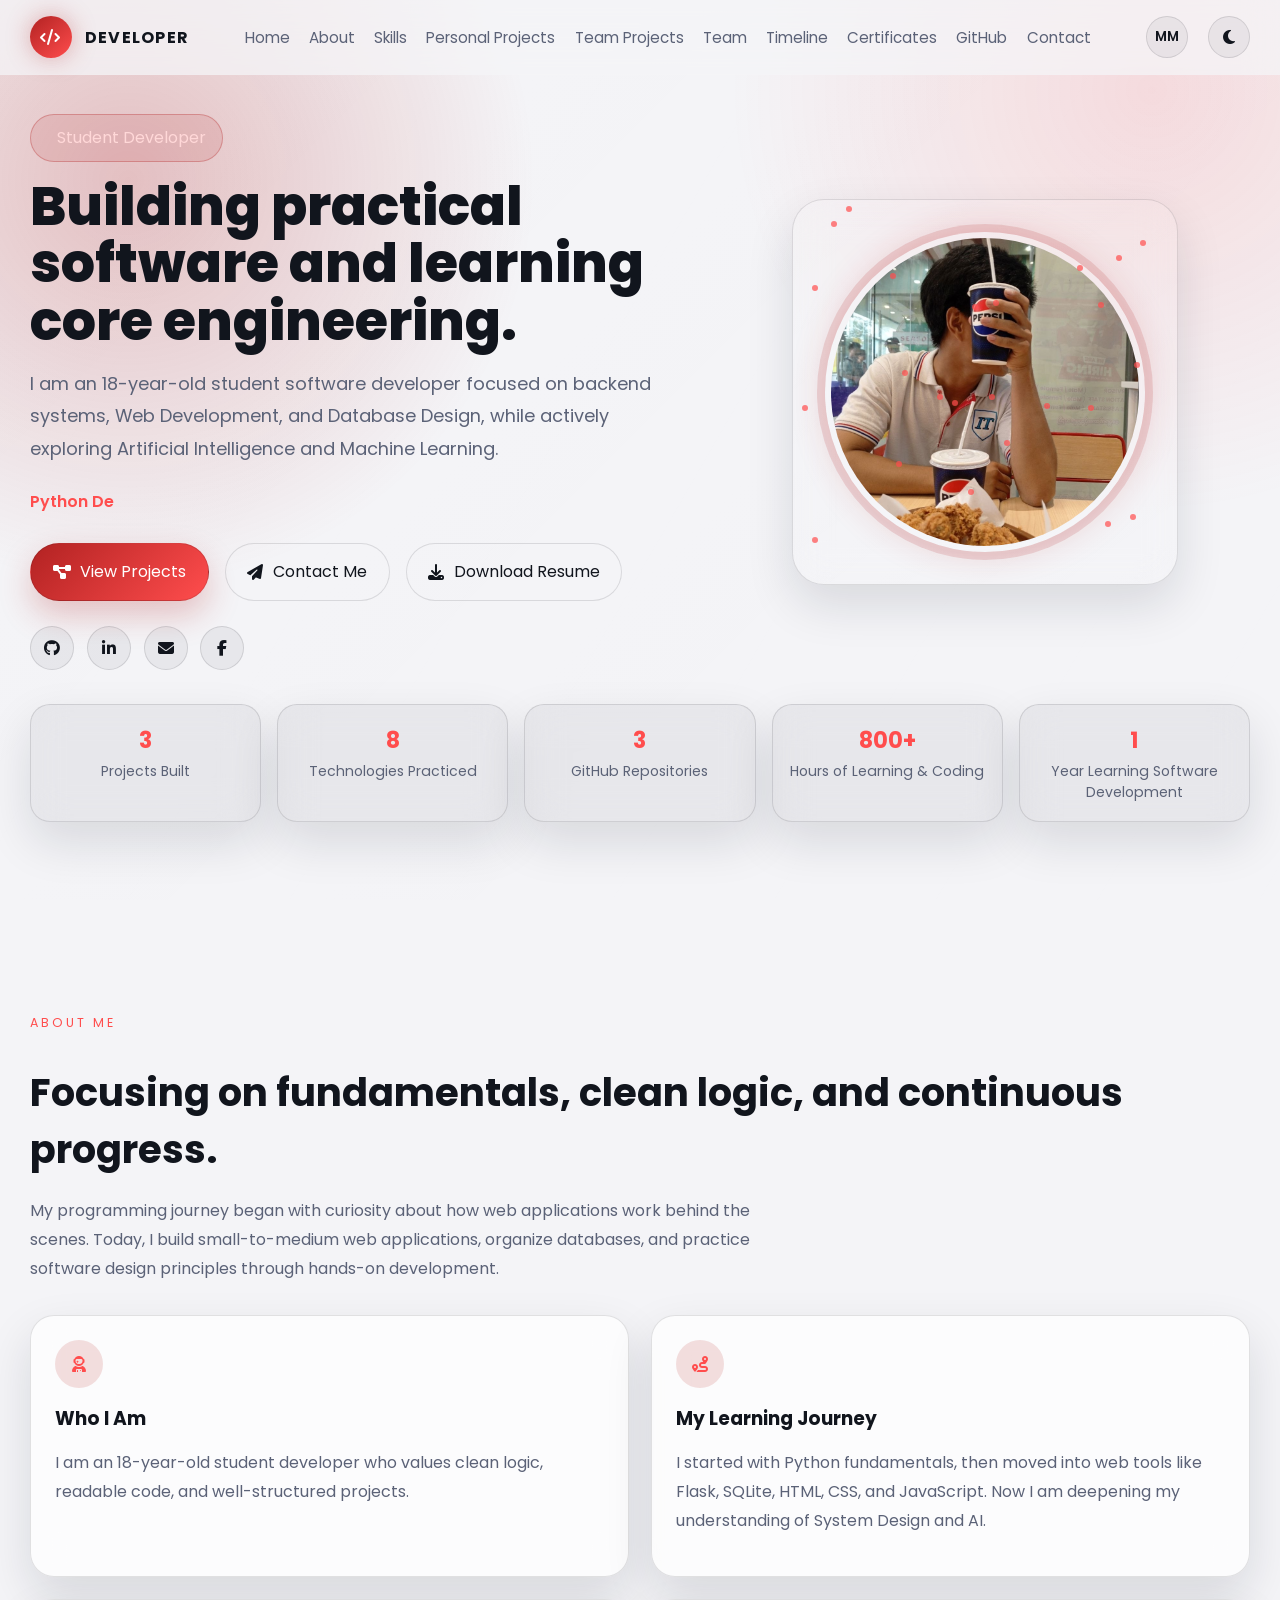
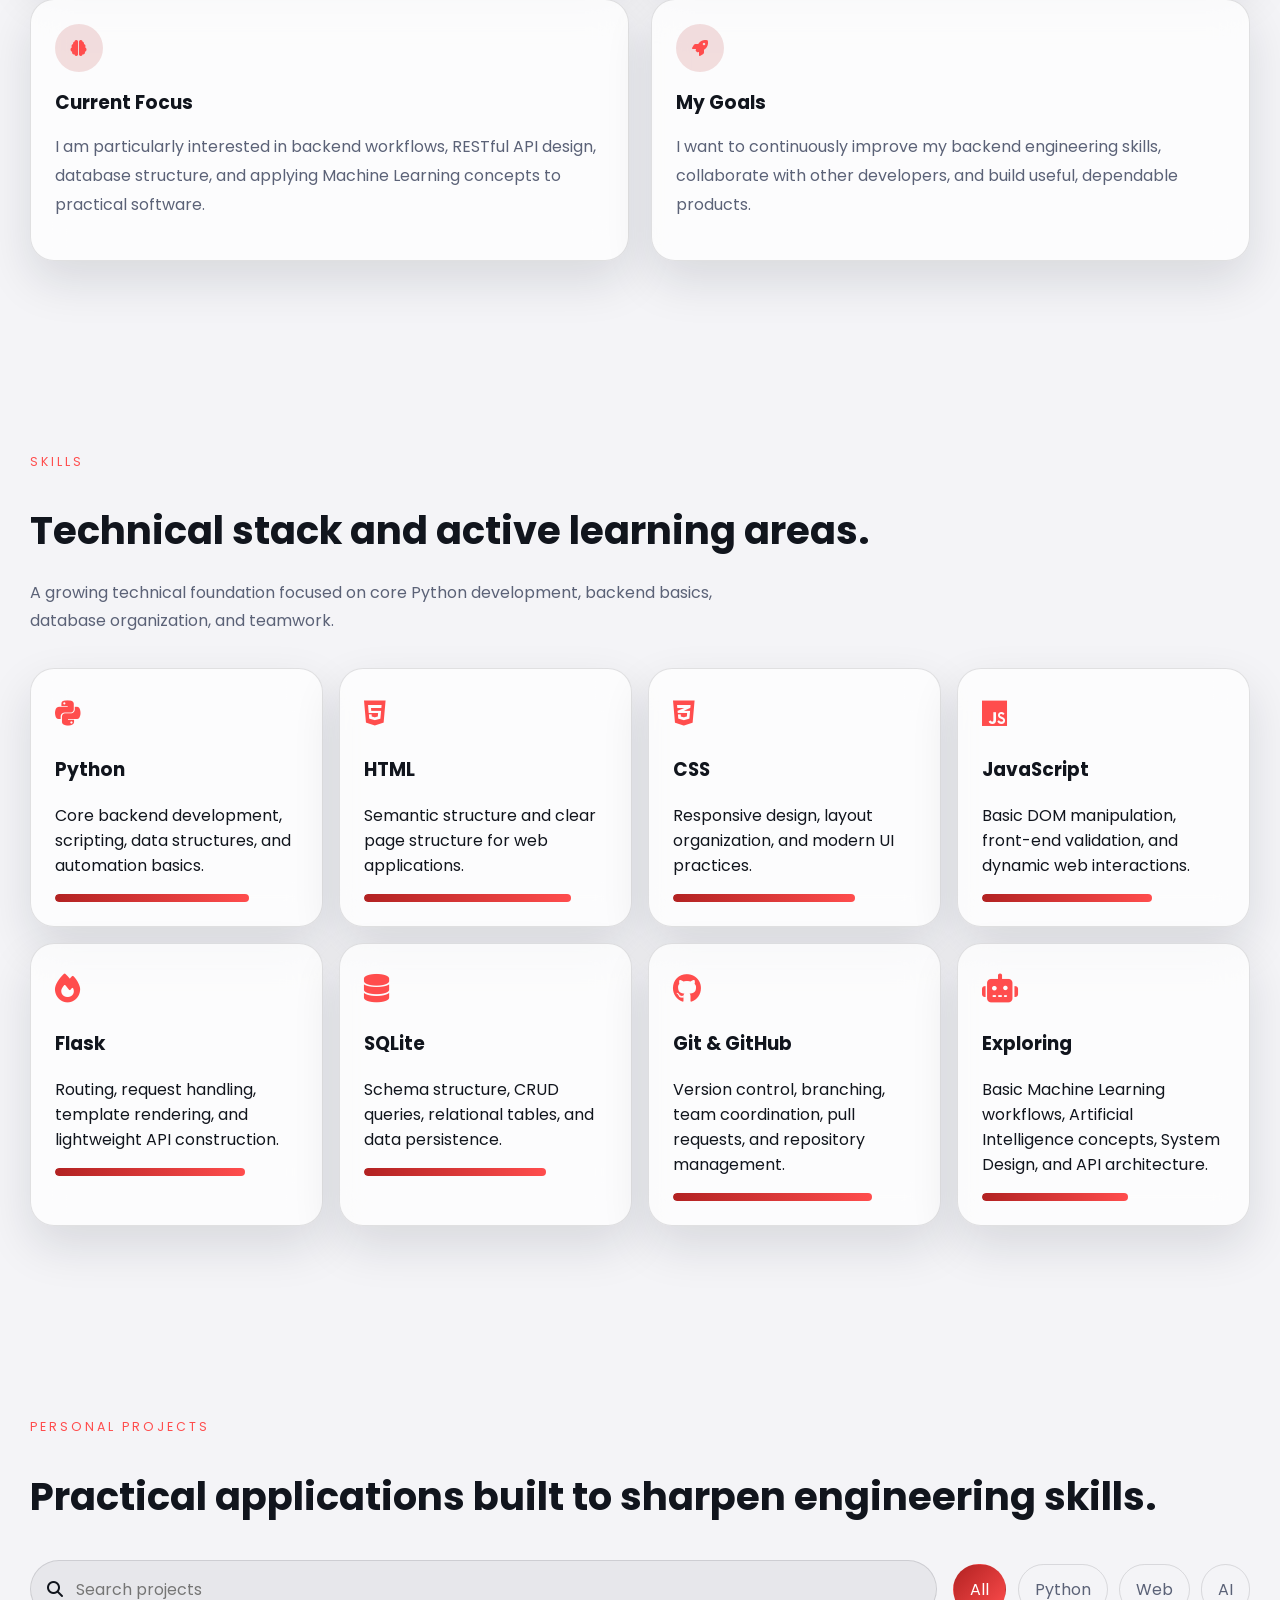
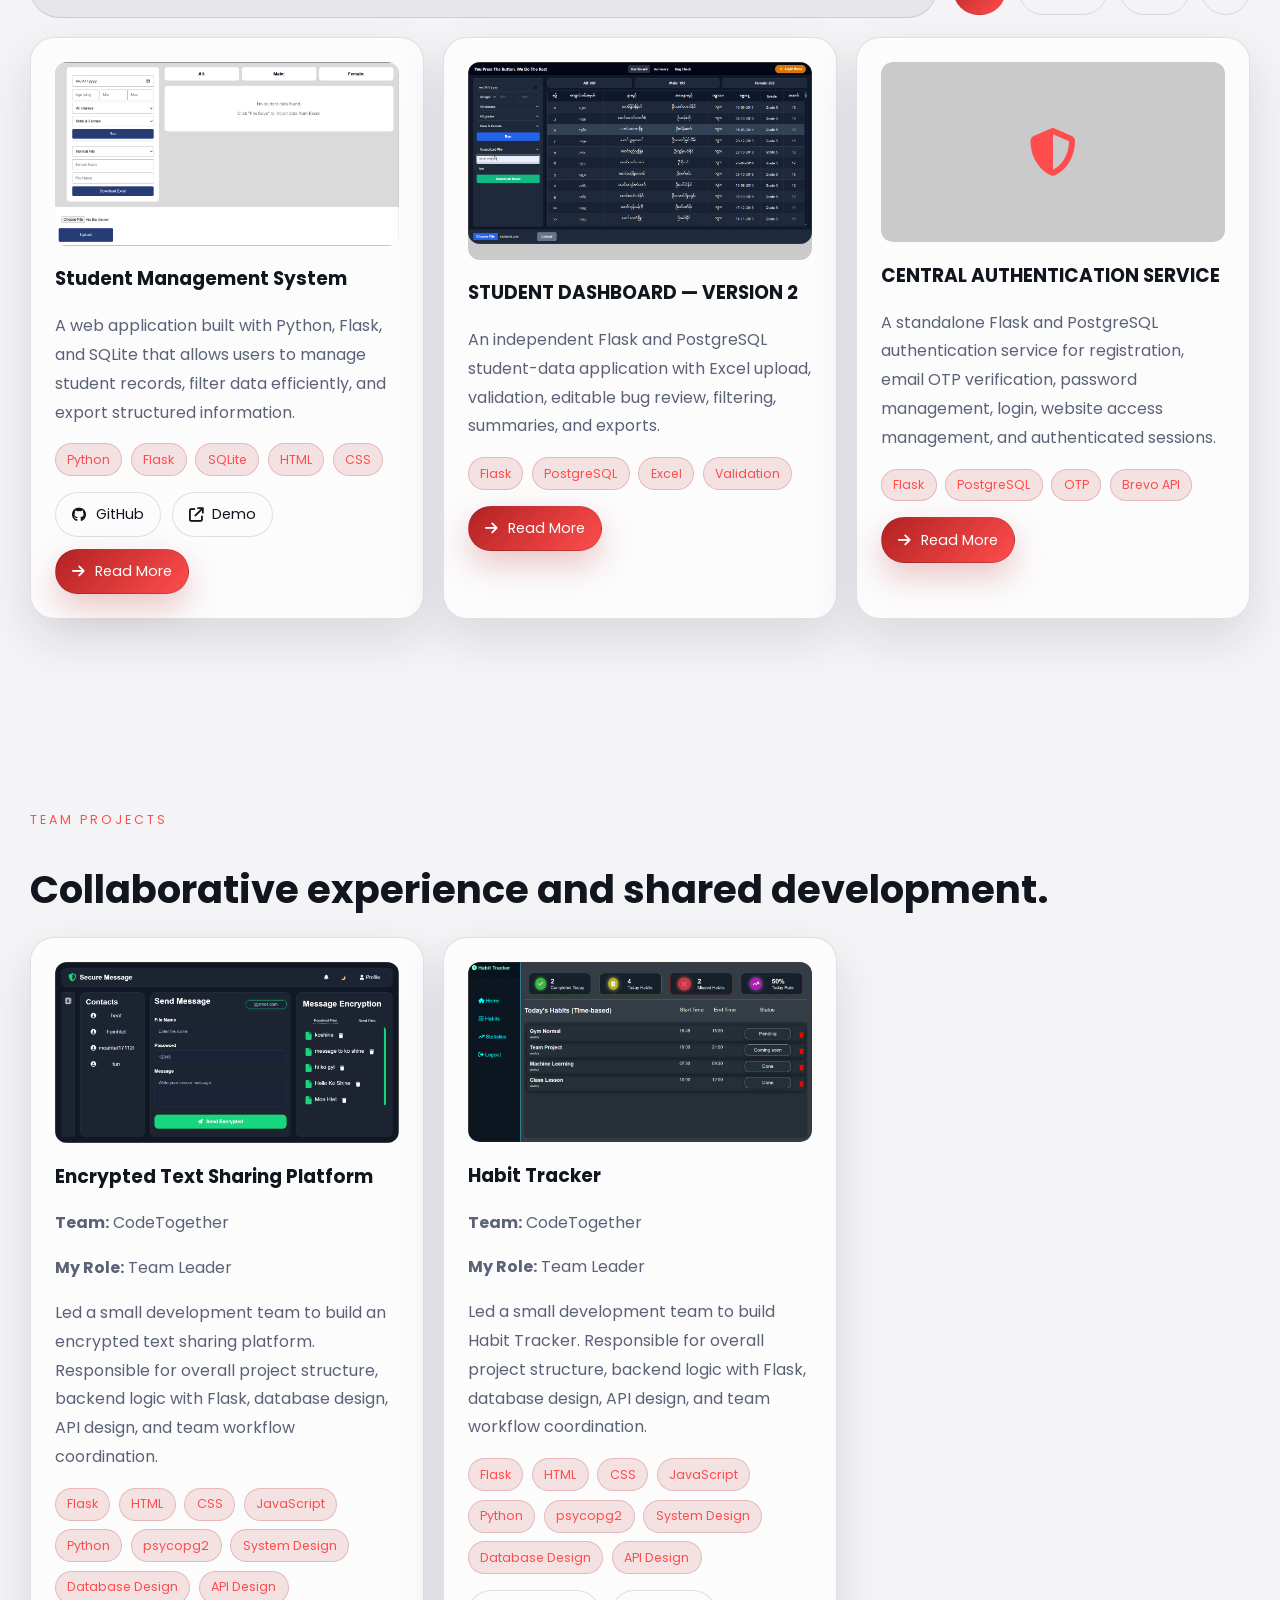
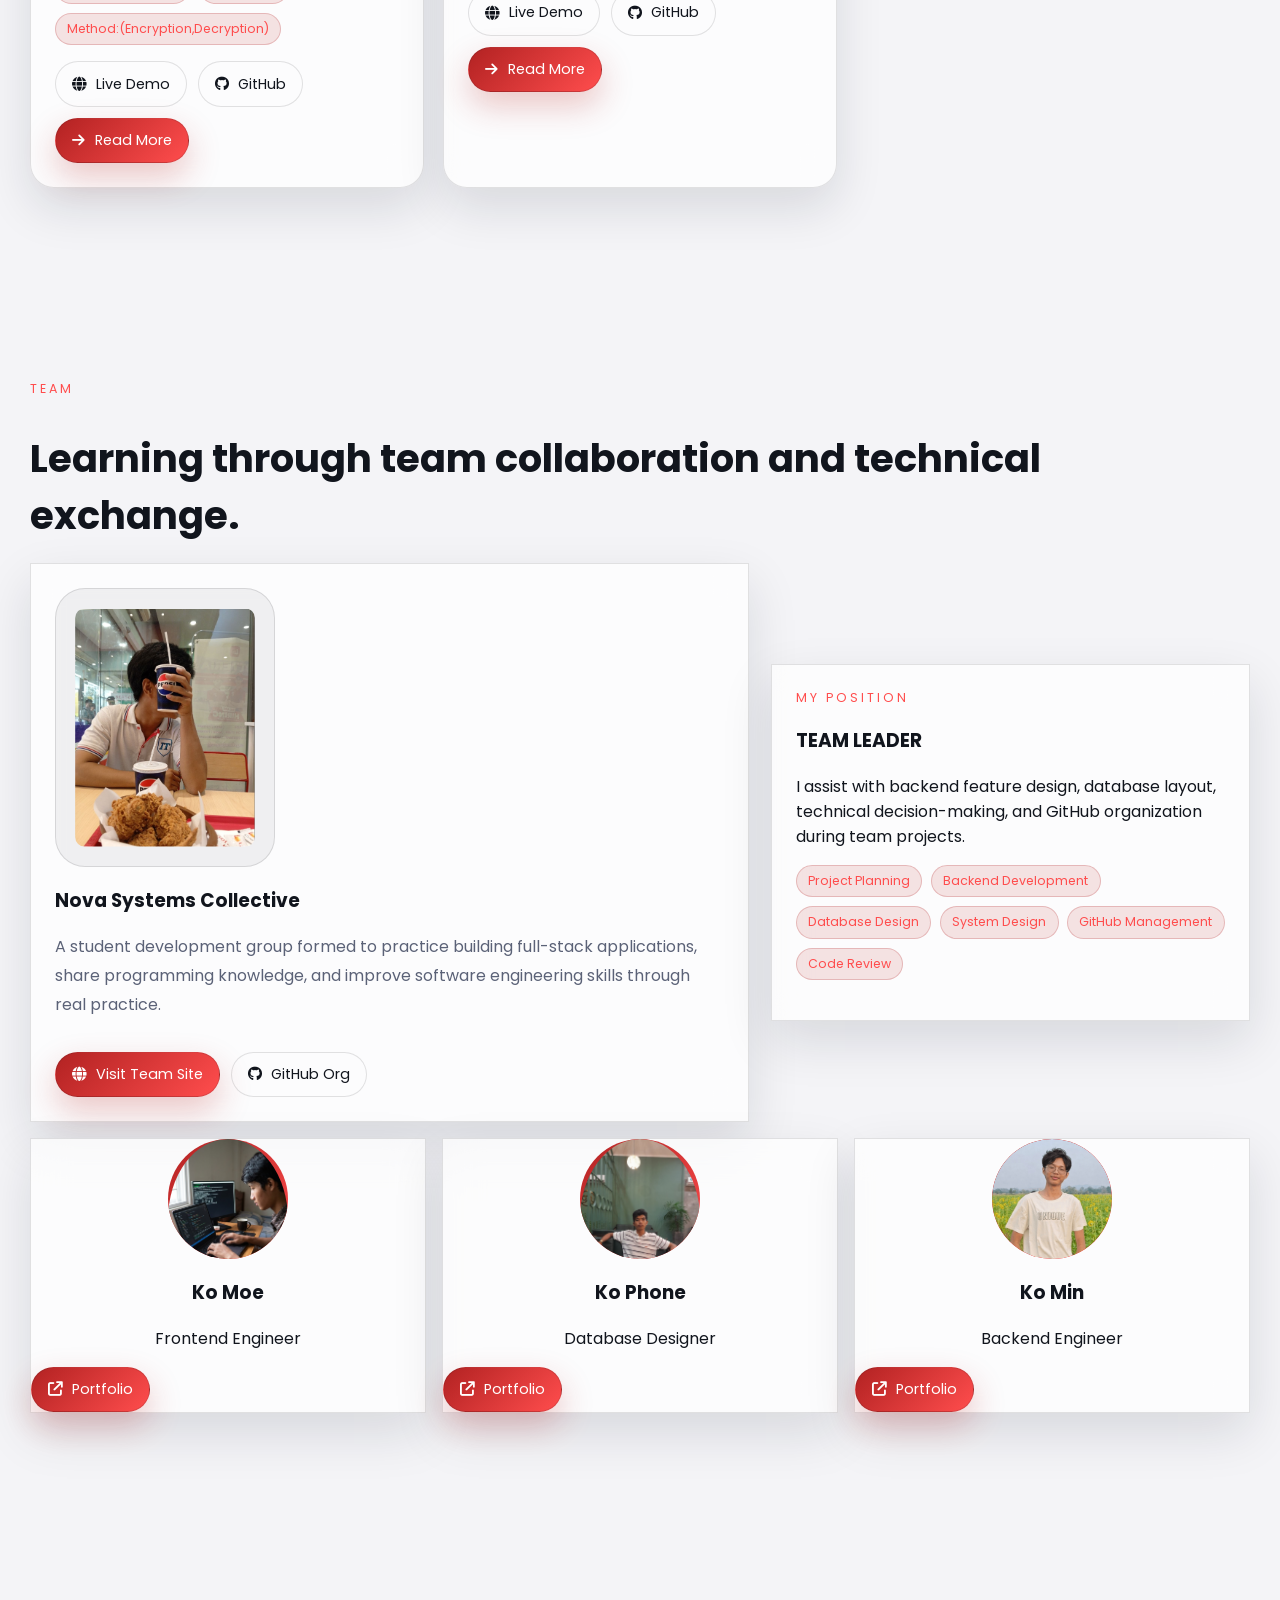
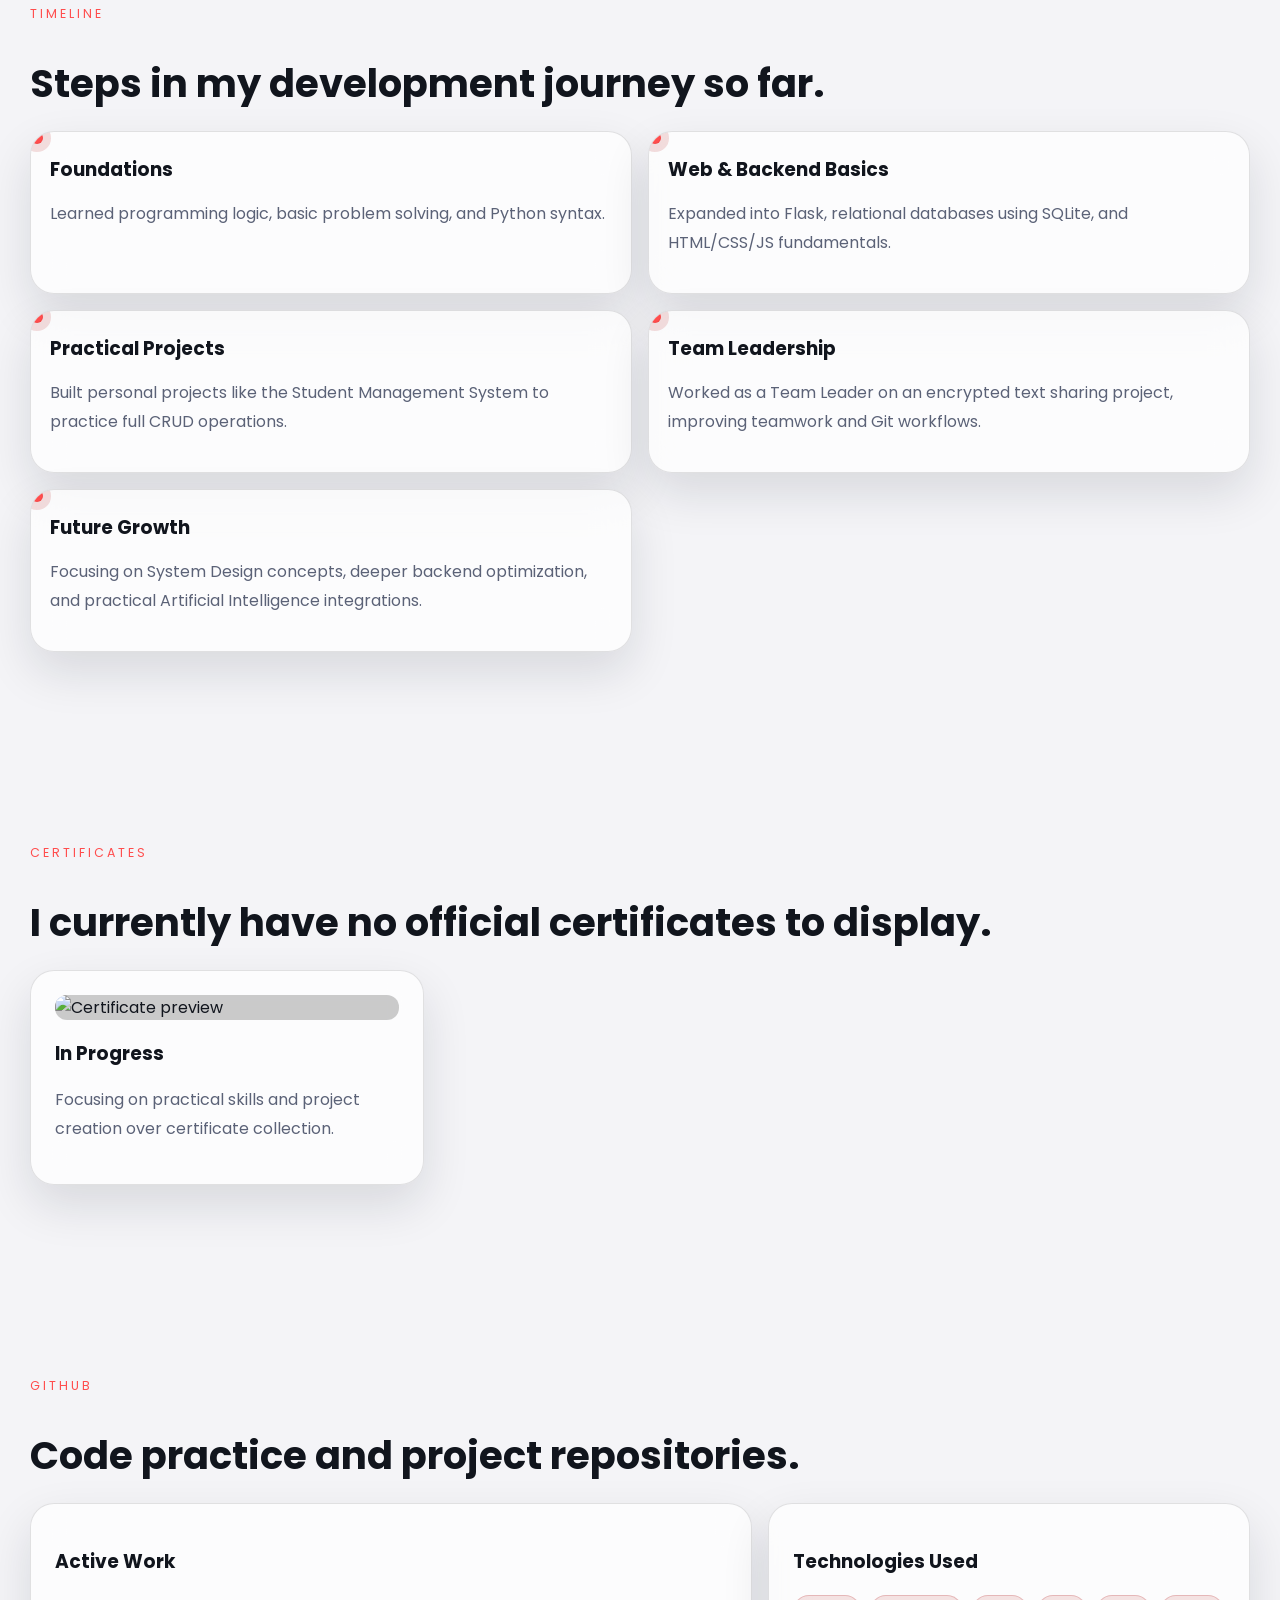
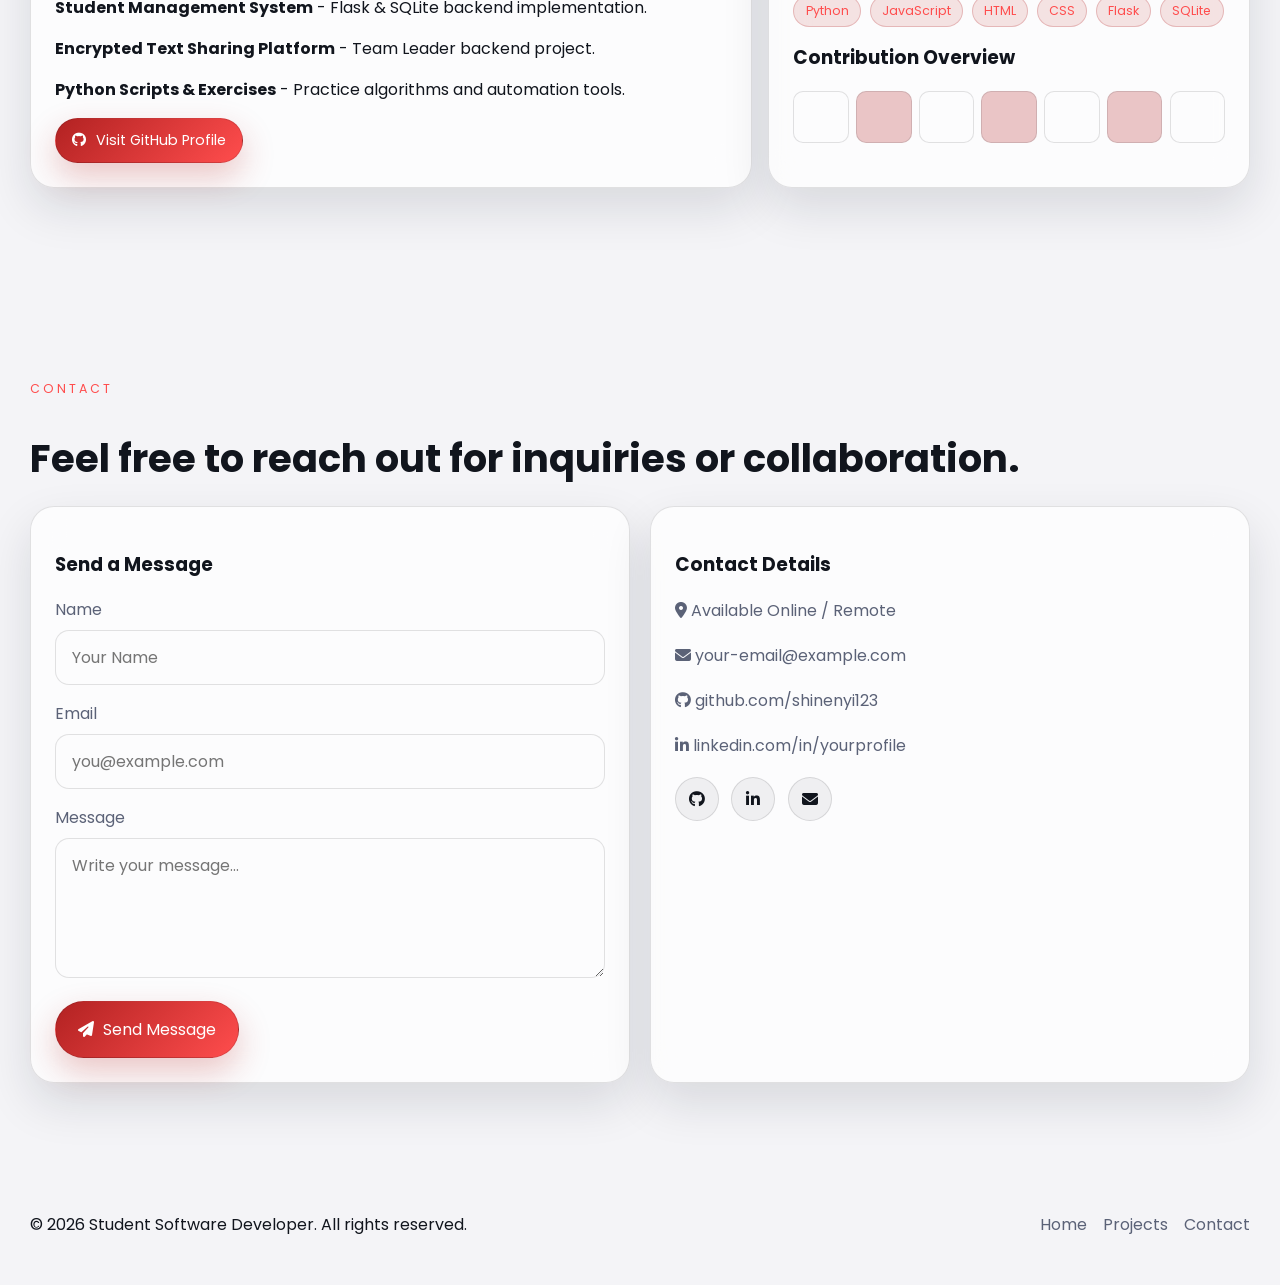
==== commit 958ffd3a: "Update portfolio link for Ko Moe" ====
--- a/index.html
+++ b/index.html
@@ -434,7 +434,8 @@
           <h3>Ko Moe</h3>
           <p>Frontend Engineer</p>
           <div class="card-actions">
-            <a class="btn btn-primary" href="#" data-portfolio-link="ko-moe" aria-label="Open Ko Moe's portfolio">
+            <a class="btn btn-primary" href="https://moehtet9.github.io" data-portfolio-link="ko-moe"
+              aria-label="Open Ko Moe's portfolio">
               <i class="fa-solid fa-arrow-up-right-from-square"></i> Portfolio
             </a>
           </div>
--- a/assets/css/style.css
+++ b/assets/css/style.css
@@ -757,8 +757,8 @@
 
 
 .member-card .avatar {
-    width: 90px;
-    height: 90px;
+    width: 120px;
+    height: 120px;
     margin: 0 auto 1rem;
     border-radius: 50%;
     overflow: hidden;
@@ -1180,6 +1180,774 @@
     font-size: .92rem;
 }
 
+/* Central authentication case study */
+.auth-case-study {
+    font-family: 'DM Sans', sans-serif;
+}
+
+.auth-case-study h1,
+.auth-case-study h2,
+.auth-case-study h3,
+.auth-case-study .brand {
+    font-family: 'Space Grotesk', sans-serif;
+}
+
+.language-switch {
+    display: inline-flex;
+    align-items: center;
+    gap: .55rem;
+    color: var(--text-muted);
+    font-size: .82rem;
+    font-weight: 700;
+}
+
+.language-option {
+    border: 0;
+    padding: .35rem .1rem;
+    background: transparent;
+    color: var(--text-muted);
+    cursor: pointer;
+    transition: color .25s ease;
+}
+
+.language-option.active,
+.language-option:hover {
+    color: var(--accent-2);
+}
+
+.auth-hero {
+    display: grid;
+    grid-template-columns: 1.25fr .75fr;
+    gap: 1.5rem;
+    align-items: stretch;
+    padding: 2.4rem;
+    border: 1px solid var(--border);
+    border-radius: 30px;
+    background: linear-gradient(135deg, rgba(178, 34, 34, .2), rgba(255, 255, 255, .045));
+    overflow: hidden;
+}
+
+.auth-hero-copy .hero-title {
+    max-width: 850px;
+    font-size: clamp(2.2rem, 5vw, 4.7rem);
+}
+
+.case-study-signal {
+    display: flex;
+    flex-direction: column;
+    justify-content: center;
+    padding: 1.5rem;
+    border: 1px solid rgba(255, 255, 255, .13);
+    border-radius: 22px;
+    background: rgba(0, 0, 0, .18);
+}
+
+.signal-label {
+    color: var(--accent-2);
+    font-size: .72rem;
+    font-weight: 700;
+    letter-spacing: .14em;
+}
+
+.signal-stack {
+    display: grid;
+    gap: .65rem;
+    margin: 1.2rem 0;
+}
+
+.signal-stack span {
+    padding: .8rem .9rem;
+    border: 1px solid var(--border);
+    border-radius: 12px;
+    background: rgba(255, 255, 255, .05);
+    font-weight: 600;
+}
+
+.signal-stack i {
+    color: var(--accent-2);
+    text-align: center;
+}
+
+.case-study-signal p,
+.muted-note {
+    color: var(--text-muted);
+    line-height: 1.7;
+}
+
+.architecture-flow {
+    display: grid;
+    grid-template-columns: 1fr auto 1.2fr auto 1.2fr auto 1.2fr auto 1.15fr;
+    gap: .75rem;
+    align-items: center;
+    padding: 1.2rem;
+}
+
+.flow-node {
+    min-height: 128px;
+    display: flex;
+    flex-direction: column;
+    justify-content: center;
+    gap: .55rem;
+    padding: 1rem;
+    border: 1px solid var(--border);
+    border-radius: 16px;
+    background: rgba(255, 255, 255, .045);
+    text-align: center;
+}
+
+.flow-node>i {
+    color: var(--accent-2);
+    font-size: 1.35rem;
+}
+
+.flow-node small {
+    color: var(--text-muted);
+    line-height: 1.45;
+}
+
+.accent-node {
+    background: linear-gradient(145deg, rgba(178, 34, 34, .25), rgba(255, 255, 255, .045));
+}
+
+.flow-tables {
+    display: flex;
+    flex-wrap: wrap;
+    justify-content: center;
+    gap: .35rem;
+}
+
+.flow-tables code,
+.flow-node code {
+    font-size: .75rem;
+}
+
+.flow-arrow {
+    color: var(--accent-2);
+    text-align: center;
+}
+
+.excel-workflow {
+    position: relative;
+}
+
+.excel-flow-visual {
+    display: grid;
+    gap: 1rem;
+}
+
+.excel-file-grid {
+    display: grid;
+    grid-template-columns: repeat(3, minmax(0, 1fr));
+    gap: 1rem;
+}
+
+.excel-file-card {
+    padding: 1.2rem;
+    border-radius: 20px;
+    transition: transform .3s ease, border-color .3s ease, box-shadow .3s ease;
+}
+
+.excel-file-card:hover {
+    transform: translateY(-5px);
+    border-color: rgba(178, 34, 34, .38);
+    box-shadow: 0 16px 36px rgba(178, 34, 34, .15);
+}
+
+.excel-file-type,
+.excel-pipeline-label {
+    color: var(--accent-2);
+    font-size: .72rem;
+    font-weight: 700;
+    letter-spacing: .14em;
+}
+
+.excel-file-card h3 {
+    margin: .65rem 0 .9rem;
+    overflow-wrap: anywhere;
+    font-family: monospace;
+    font-size: 1rem;
+    letter-spacing: .03em;
+}
+
+.excel-preview {
+    min-height: 230px;
+    display: grid;
+    align-content: center;
+    justify-items: center;
+    gap: .7rem;
+    padding: 1.2rem;
+    border: 1px dashed rgba(255, 255, 255, .28);
+    border-radius: 14px;
+    background: repeating-linear-gradient(135deg, rgba(255, 255, 255, .035) 0 8px, transparent 8px 16px);
+    text-align: center;
+}
+
+.excel-preview i {
+    color: var(--accent-2);
+    font-size: 2rem;
+}
+
+.excel-preview strong {
+    font-size: .95rem;
+}
+
+.excel-preview small,
+.excel-file-card>p,
+.excel-note {
+    color: var(--text-muted);
+    line-height: 1.65;
+}
+
+.excel-file-card>p {
+    margin: .9rem 0 0;
+}
+
+.excel-pipeline {
+    display: grid;
+    gap: 1rem;
+    padding: 1.2rem;
+}
+
+.excel-pipeline-steps {
+    display: flex;
+    flex-wrap: wrap;
+    align-items: center;
+    justify-content: center;
+    gap: .55rem;
+}
+
+.excel-pipeline-steps span {
+    padding: .7rem .8rem;
+    border: 1px solid var(--border);
+    border-radius: 10px;
+    background: rgba(255, 255, 255, .045);
+    color: var(--text);
+    font-family: monospace;
+    font-size: .78rem;
+    text-align: center;
+}
+
+.excel-pipeline-steps i {
+    color: var(--accent-2);
+}
+
+.excel-note {
+    max-width: 900px;
+    margin: 1rem 0 0;
+}
+
+.bug-validation {
+    position: relative;
+}
+
+.bug-card-grid {
+    display: grid;
+    grid-template-columns: repeat(3, minmax(0, 1fr));
+    gap: 1rem;
+}
+
+.bug-card {
+    position: relative;
+    padding: 1.2rem;
+    border-radius: 20px;
+    transition: transform .3s ease, border-color .3s ease, box-shadow .3s ease;
+}
+
+.bug-card:hover {
+    transform: translateY(-5px);
+    border-color: rgba(178, 34, 34, .38);
+    box-shadow: 0 16px 36px rgba(178, 34, 34, .15);
+}
+
+.bug-number {
+    color: var(--accent-2);
+    font-family: monospace;
+    font-size: .8rem;
+    font-weight: 700;
+}
+
+.bug-card h3 {
+    min-height: 2.6rem;
+    margin: .65rem 0 .9rem;
+    font-family: monospace;
+    font-size: 1rem;
+    letter-spacing: .03em;
+}
+
+.bug-preview {
+    min-height: 230px;
+    display: grid;
+    align-content: center;
+    justify-items: center;
+    gap: .7rem;
+    overflow: hidden;
+    padding: 1.2rem;
+    border: 1px dashed rgba(255, 255, 255, .28);
+    border-radius: 14px;
+    background: repeating-linear-gradient(135deg, rgba(255, 255, 255, .035) 0 8px, transparent 8px 16px);
+    text-align: center;
+}
+
+.bug-preview i {
+    color: var(--accent-2);
+    font-size: 2rem;
+}
+
+.bug-preview strong {
+    font-size: .95rem;
+}
+
+.bug-preview small,
+.bug-detail,
+.bug-flow p {
+    color: var(--text-muted);
+    line-height: 1.65;
+}
+
+.bug-description {
+    min-height: 2.8rem;
+    margin: .9rem 0 .45rem;
+    color: var(--text);
+    font-weight: 600;
+    line-height: 1.55;
+}
+
+.bug-detail {
+    margin: 0;
+}
+
+.bug-flow {
+    display: grid;
+    gap: 1rem;
+    margin-top: 1rem;
+    padding: 1.2rem;
+}
+
+.bug-flow-label {
+    color: var(--accent-2);
+    font-size: .72rem;
+    font-weight: 700;
+    letter-spacing: .14em;
+}
+
+.bug-flow-track {
+    display: grid;
+    justify-items: center;
+    gap: .55rem;
+}
+
+.bug-flow-track>span {
+    padding: .7rem .85rem;
+    border: 1px solid var(--border);
+    border-radius: 10px;
+    background: rgba(255, 255, 255, .045);
+    color: var(--text);
+    font-family: monospace;
+    font-size: .78rem;
+    text-align: center;
+}
+
+.bug-flow-track>i {
+    color: var(--accent-2);
+}
+
+.bug-flow-branches {
+    display: grid;
+    grid-template-columns: repeat(3, minmax(0, 1fr));
+    gap: .7rem;
+    width: 100%;
+}
+
+.bug-flow-branches span {
+    padding: .7rem .6rem;
+    border: 1px solid rgba(178, 34, 34, .3);
+    border-radius: 10px;
+    background: rgba(178, 34, 34, .1);
+    color: var(--accent-2);
+    font-family: monospace;
+    font-size: .72rem;
+    text-align: center;
+}
+
+.bug-flow p {
+    max-width: 850px;
+    margin: 0;
+}
+
+.auth-feature-grid .feature-card {
+    min-height: 230px;
+}
+
+.feature-icon {
+    margin-bottom: .8rem;
+    color: var(--accent-2);
+    font-size: 1.25rem;
+}
+
+.code-flow {
+    display: flex;
+    flex-wrap: wrap;
+    align-items: center;
+    gap: .55rem;
+    margin: 1rem 0 1.2rem;
+    padding: 1rem;
+    border: 1px solid var(--border);
+    border-radius: 14px;
+    background: rgba(0, 0, 0, .18);
+    color: var(--text-muted);
+    line-height: 1.6;
+}
+
+.code-flow>span:nth-child(even) {
+    color: var(--accent-2);
+}
+
+.code-flow.vertical {
+    flex-direction: column;
+    align-items: stretch;
+    text-align: center;
+}
+
+.code-flow.vertical span:nth-child(even) {
+    text-align: center;
+}
+
+.auth-case-study pre {
+    overflow-x: auto;
+    margin: 1rem 0;
+    padding: 1rem;
+    border: 1px solid var(--border);
+    border-radius: 14px;
+    background: #090b11;
+    color: #ffd2d2;
+    line-height: 1.7;
+}
+
+.website-callout {
+    display: flex;
+    align-items: flex-start;
+    gap: 1rem;
+    padding: 1.4rem;
+}
+
+.website-callout-icon {
+    display: grid;
+    flex: 0 0 48px;
+    place-items: center;
+    width: 48px;
+    height: 48px;
+    border-radius: 14px;
+    background: rgba(178, 34, 34, .18);
+    color: var(--accent-2);
+}
+
+.website-callout h3 {
+    margin-top: 0;
+}
+
+.website-callout p {
+    color: var(--text-muted);
+    line-height: 1.8;
+}
+
+.external-link {
+    color: var(--accent-2);
+    overflow-wrap: anywhere;
+}
+
+.database-diagram {
+    display: grid;
+    grid-template-columns: repeat(4, minmax(0, 1fr));
+    gap: 1rem;
+}
+
+.db-table {
+    padding: 1.2rem;
+    border-top: 3px solid var(--accent-2);
+}
+
+.db-table h3 {
+    display: flex;
+    align-items: center;
+    gap: .55rem;
+    margin-top: 0;
+}
+
+.db-table h3 i {
+    color: var(--accent-2);
+    font-size: .9rem;
+}
+
+.db-table ul {
+    display: grid;
+    gap: .45rem;
+    margin: 0;
+    padding: 0;
+    list-style: none;
+    color: var(--text-muted);
+    font-family: monospace;
+    font-size: .84rem;
+}
+
+.db-table li {
+    padding-bottom: .4rem;
+    border-bottom: 1px solid rgba(255, 255, 255, .07);
+}
+
+.relationship-strip {
+    display: flex;
+    align-items: center;
+    justify-content: center;
+    gap: .8rem;
+    margin: 1rem 0;
+    color: var(--accent-2);
+}
+
+.relationship-strip code {
+    padding: .55rem .7rem;
+    border: 1px solid var(--border);
+    border-radius: 10px;
+    background: var(--bg-secondary);
+}
+
+.security-list {
+    display: grid;
+    gap: .7rem;
+    margin: 1rem 0 0;
+    padding-left: 1.2rem;
+    color: var(--text-muted);
+    line-height: 1.6;
+}
+
+.limitation-card {
+    border-color: rgba(255, 193, 7, .28);
+}
+
+.stack-grid {
+    display: grid;
+    grid-template-columns: repeat(3, minmax(0, 1fr));
+    gap: 1rem;
+}
+
+.stack-card {
+    display: grid;
+    gap: .35rem;
+    padding: 1.1rem;
+    border: 1px solid var(--border);
+    border-radius: 16px;
+    background: var(--card);
+}
+
+.stack-card strong {
+    color: var(--accent-2);
+    font-size: .8rem;
+    letter-spacing: .08em;
+    text-transform: uppercase;
+}
+
+.stack-card span {
+    color: var(--text-muted);
+}
+
+.module-grid {
+    display: grid;
+    grid-template-columns: repeat(2, minmax(0, 1fr));
+    gap: .7rem;
+}
+
+.module-grid>div {
+    display: grid;
+    gap: .35rem;
+    padding: 1rem;
+    border-left: 3px solid var(--accent-2);
+    background: var(--card);
+}
+
+.module-grid span {
+    color: var(--text-muted);
+    line-height: 1.5;
+}
+
+.journey-grid {
+    display: grid;
+    grid-template-columns: repeat(4, minmax(0, 1fr));
+    gap: 1rem;
+}
+
+.journey-step {
+    min-height: 190px;
+    padding: 1.1rem;
+    border: 1px solid var(--border);
+    border-radius: 16px;
+    background: var(--card);
+}
+
+.journey-step b {
+    color: var(--accent-2);
+    font-family: monospace;
+}
+
+.journey-step h3 {
+    margin: .8rem 0 .45rem;
+    font-size: 1rem;
+}
+
+.journey-step p {
+    margin: 0;
+    color: var(--text-muted);
+    line-height: 1.65;
+}
+
+.highlight-list {
+    display: flex;
+    flex-wrap: wrap;
+    gap: .7rem;
+}
+
+.highlight-list span {
+    padding: .75rem .9rem;
+    border: 1px solid rgba(178, 34, 34, .3);
+    border-radius: 12px;
+    background: rgba(178, 34, 34, .1);
+}
+
+.screens-grid {
+    display: grid;
+    grid-template-columns: repeat(4, minmax(0, 1fr));
+    gap: 1rem;
+}
+
+.screens-grid>div {
+    min-height: 145px;
+    display: grid;
+    align-content: center;
+    justify-items: center;
+    gap: .65rem;
+    padding: 1rem;
+    border: 1px dashed rgba(255, 255, 255, .22);
+    border-radius: 16px;
+    background: repeating-linear-gradient(135deg, rgba(255, 255, 255, .03) 0 8px, transparent 8px 16px);
+    text-align: center;
+}
+
+.screens-grid i {
+    color: var(--accent-2);
+    font-size: 1.3rem;
+}
+
+.screens-grid small {
+    color: var(--text-muted);
+}
+
+/* Student Dashboard V2 screenshot presentation */
+.auth-case-study .excel-file-grid,
+.auth-case-study .bug-card-grid {
+    grid-template-columns: repeat(2, minmax(0, 1fr));
+    gap: 1.25rem;
+}
+
+.auth-case-study .excel-file-card,
+.auth-case-study .bug-card {
+    padding: 1.35rem;
+}
+
+.auth-case-study .excel-preview,
+.auth-case-study .bug-preview {
+    min-height: 0;
+    padding: .85rem;
+    background: rgba(0, 0, 0, .28);
+}
+
+.auth-case-study .excel-preview .card-image,
+.auth-case-study .bug-preview .card-image,
+.auth-case-study .screens-grid img {
+    display: block;
+    width: 100%;
+    height: auto;
+    max-width: 100%;
+    max-height: none;
+    object-fit: contain;
+    border: 1px solid rgba(255, 255, 255, .18);
+    border-radius: 10px;
+    background: #11131a;
+    margin: 0;
+    cursor: zoom-in;
+    transition: transform .25s ease, border-color .25s ease, box-shadow .25s ease;
+}
+
+.auth-case-study .excel-preview .card-image:hover,
+.auth-case-study .bug-preview .card-image:hover,
+.auth-case-study .screens-grid img:hover {
+    transform: scale(1.015);
+    border-color: var(--accent-2);
+    box-shadow: 0 10px 24px rgba(0, 0, 0, .3);
+}
+
+.auth-case-study .screens-grid {
+    grid-template-columns: repeat(2, minmax(0, 1fr));
+}
+
+.auth-case-study .screens-grid>div {
+    min-height: 0;
+    align-content: start;
+    padding: .85rem;
+}
+
+.auth-case-study .screens-grid strong {
+    text-align: center;
+}
+
+.screenshot-lightbox {
+    position: fixed;
+    inset: 0;
+    z-index: 1000;
+    display: grid;
+    place-items: center;
+    padding: 2rem;
+    background: rgba(3, 4, 8, .9);
+    opacity: 0;
+    pointer-events: none;
+    transition: opacity .2s ease;
+}
+
+.screenshot-lightbox.is-open {
+    opacity: 1;
+    pointer-events: auto;
+}
+
+.screenshot-lightbox img {
+    display: block;
+    width: min(1200px, 100%);
+    max-height: calc(100vh - 4rem);
+    object-fit: contain;
+    border: 1px solid rgba(255, 255, 255, .25);
+    border-radius: 12px;
+    background: #11131a;
+    box-shadow: 0 24px 70px rgba(0, 0, 0, .55);
+}
+
+.screenshot-lightbox-close {
+    position: absolute;
+    top: 1rem;
+    right: 1rem;
+    width: 2.75rem;
+    height: 2.75rem;
+    border: 1px solid rgba(255, 255, 255, .3);
+    border-radius: 50%;
+    background: rgba(0, 0, 0, .45);
+    color: #fff;
+    font-size: 1.35rem;
+    cursor: pointer;
+}
+
+.project-placeholder {
+    display: grid !important;
+    place-items: center;
+    min-height: 180px;
+    color: var(--accent-2);
+    font-size: 3rem;
+}
+
 @media (max-width: 980px) {
 
     .hero-grid,
@@ -1210,6 +1978,23 @@
         grid-template-columns: 1fr;
     }
 
+    .auth-hero,
+    .architecture-flow {
+        grid-template-columns: 1fr;
+    }
+
+    .database-diagram,
+    .journey-grid {
+        grid-template-columns: repeat(2, minmax(0, 1fr));
+    }
+
+    .stack-grid,
+    .screens-grid,
+    .excel-file-grid,
+    .bug-card-grid {
+        grid-template-columns: repeat(2, minmax(0, 1fr));
+    }
+
     .erd-connector {
         display: none;
     }
@@ -1257,4 +2042,49 @@
     .project-highlights {
         padding: 1.1rem;
     }
-}+
+    .auth-hero {
+        padding: 1.3rem;
+    }
+
+    .database-diagram,
+    .journey-grid,
+    .stack-grid,
+    .module-grid,
+    .screens-grid,
+    .excel-file-grid,
+    .bug-card-grid {
+        grid-template-columns: 1fr;
+    }
+
+    .bug-flow-branches {
+        grid-template-columns: 1fr;
+    }
+
+    .website-callout {
+        flex-direction: column;
+    }
+
+    .relationship-strip {
+        flex-wrap: wrap;
+    }
+
+    .auth-case-study .excel-file-grid,
+    .auth-case-study .bug-card-grid,
+    .auth-case-study .screens-grid {
+        grid-template-columns: 1fr;
+    }
+
+    .auth-case-study .excel-file-card,
+    .auth-case-study .bug-card {
+        padding: 1rem;
+    }
+
+    .screenshot-lightbox {
+        padding: 1rem;
+    }
+
+    .screenshot-lightbox img {
+        max-height: calc(100vh - 2rem);
+    }
+}
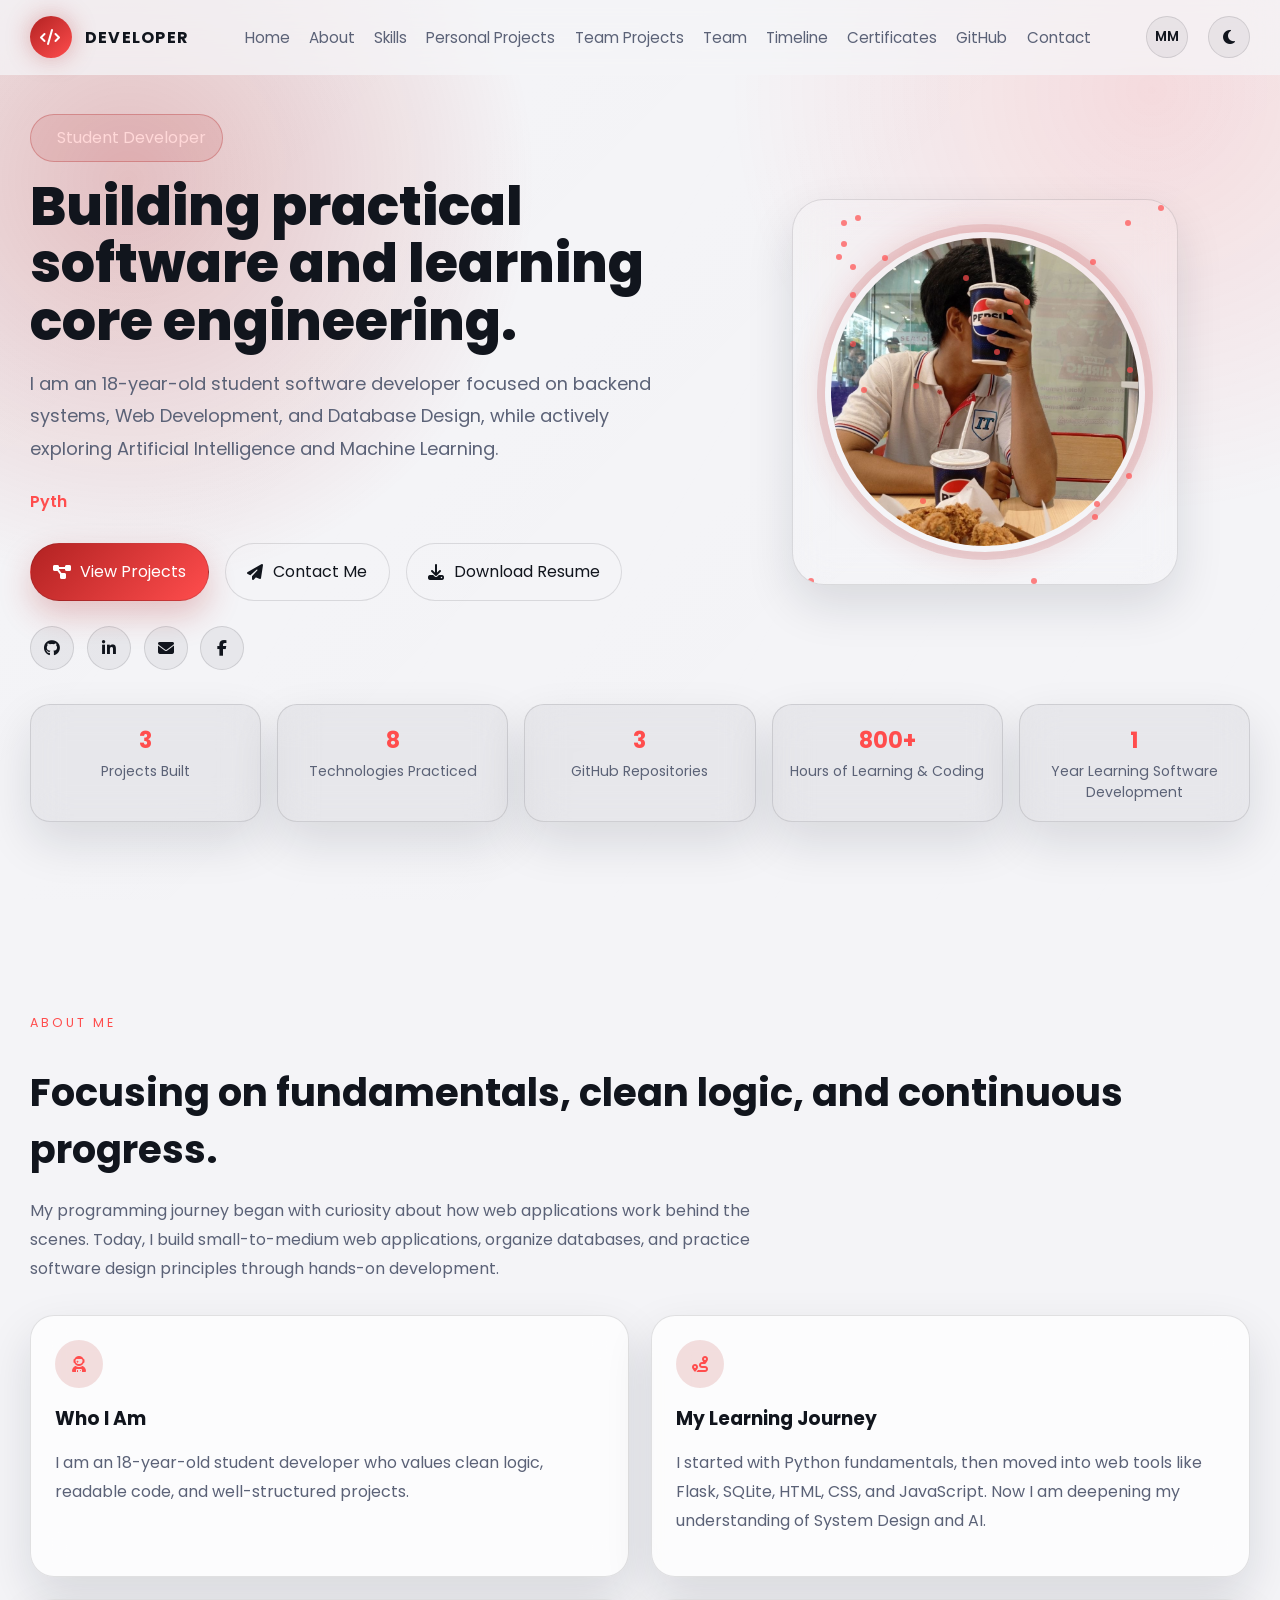
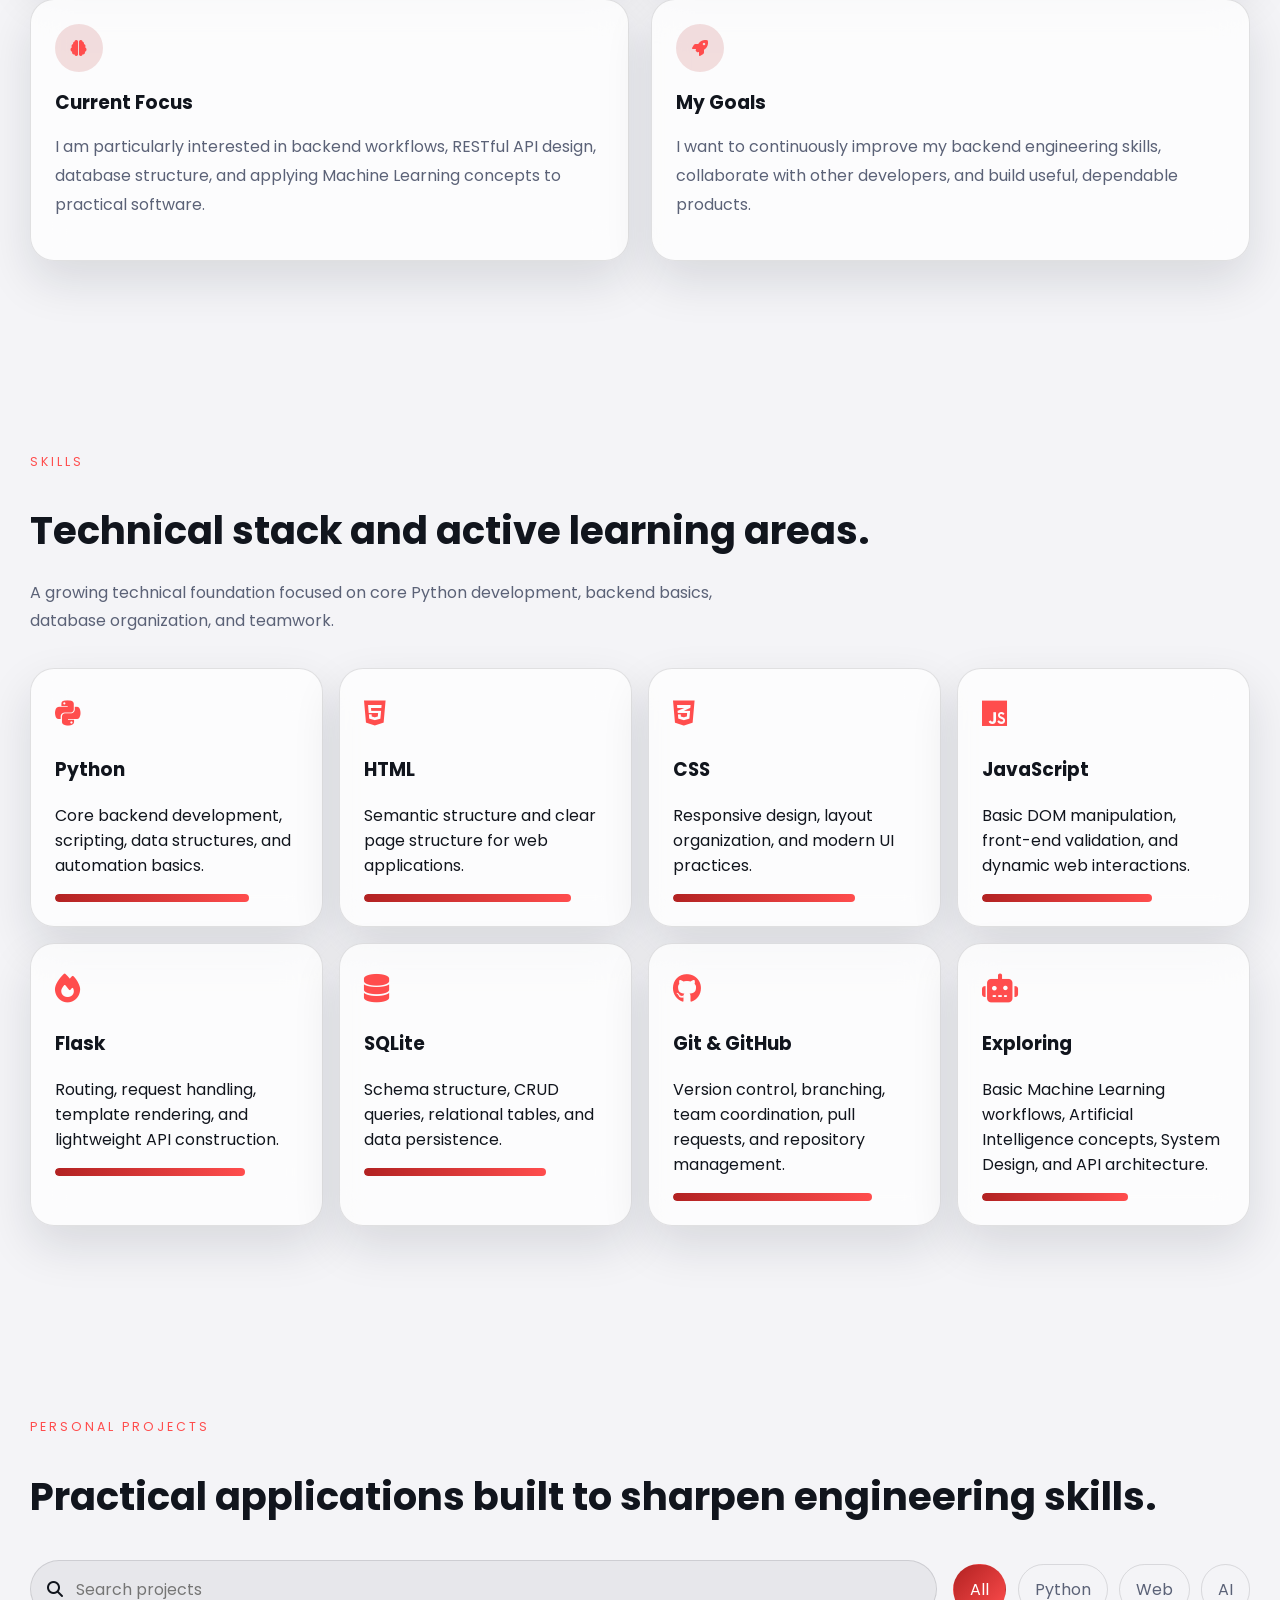
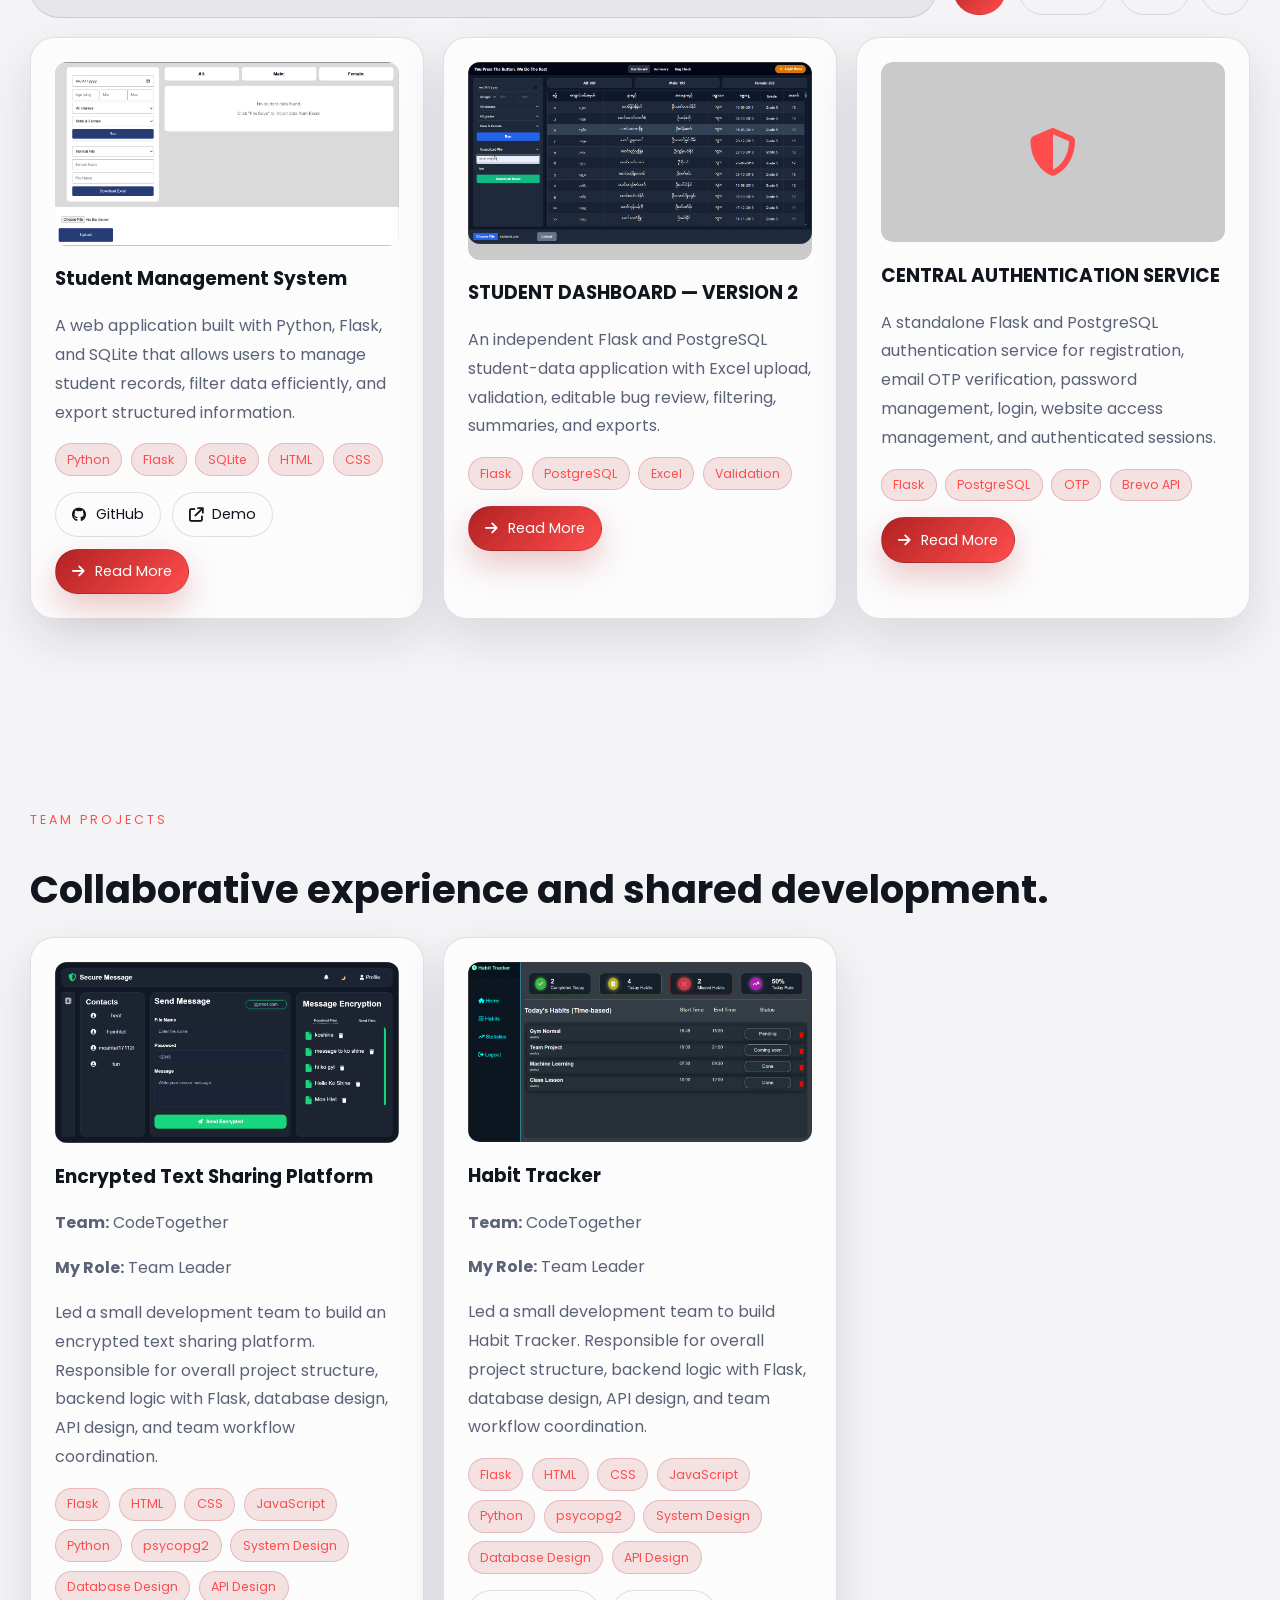
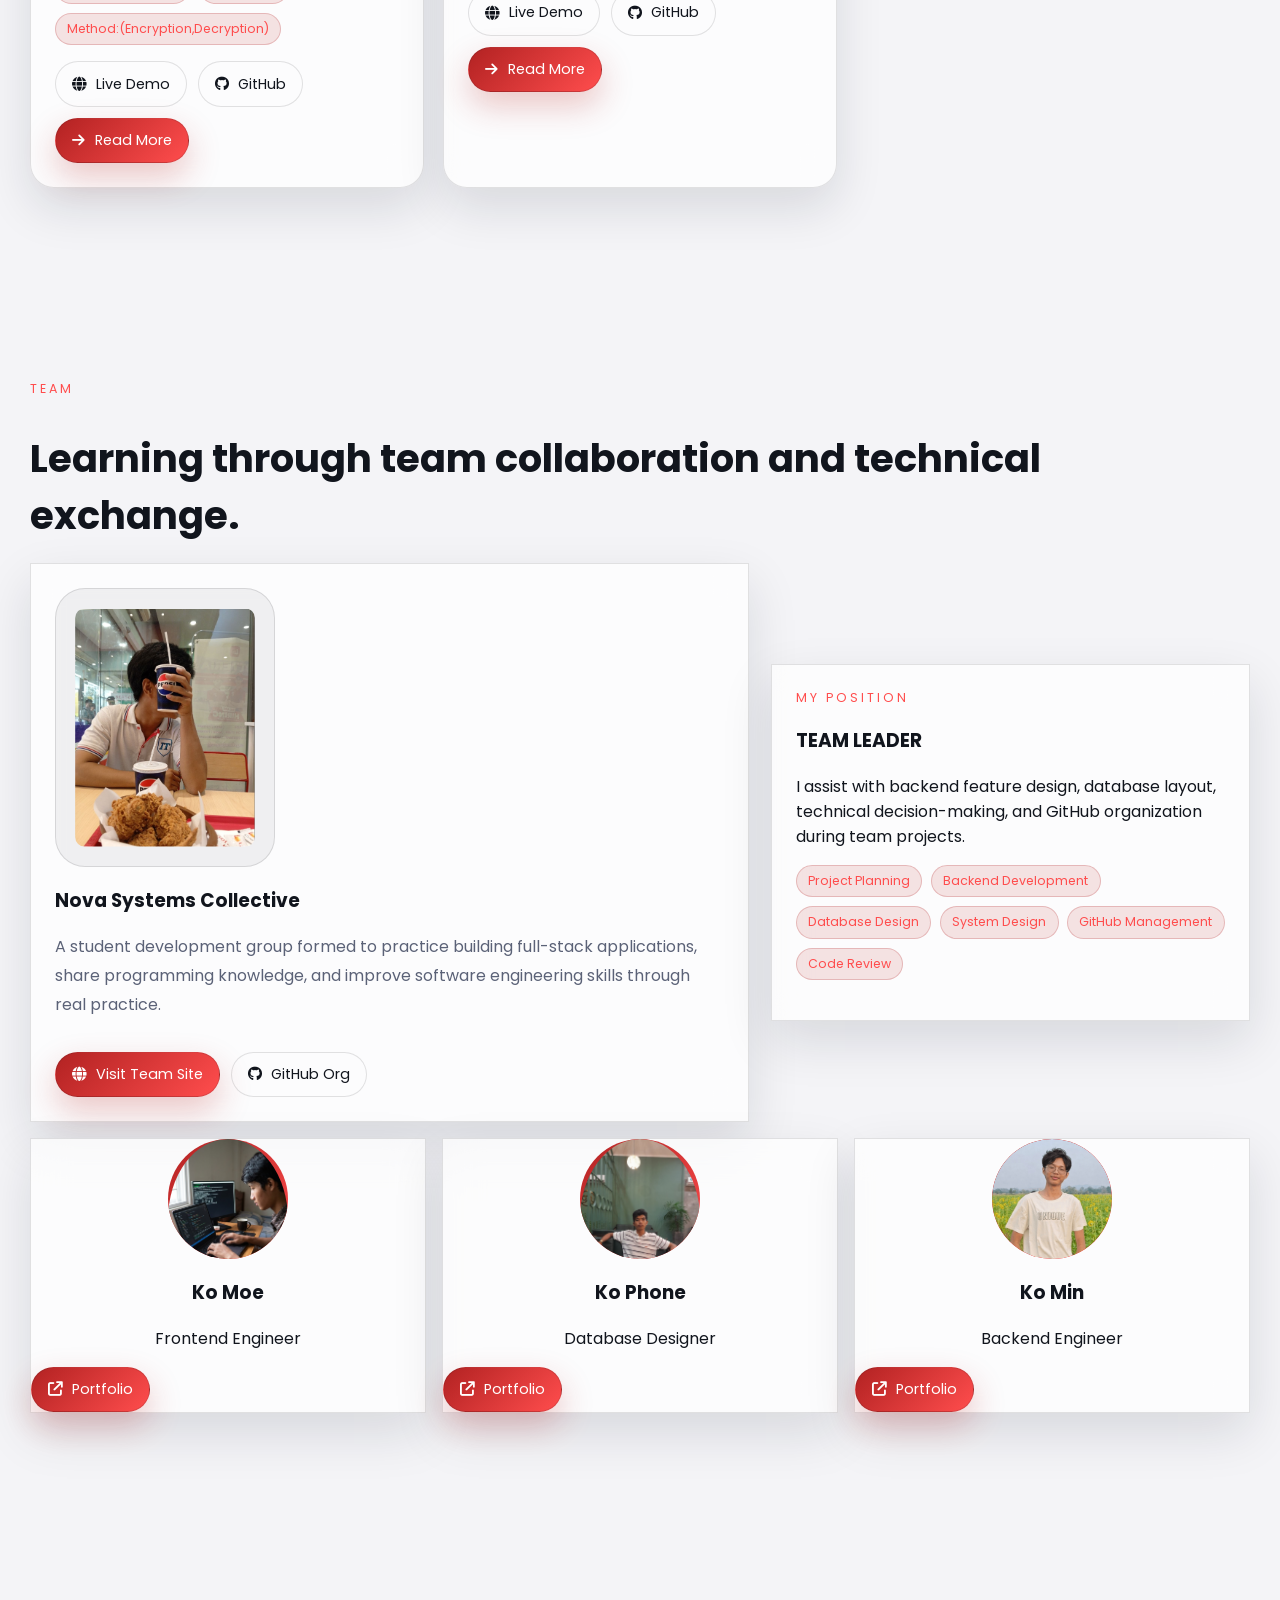
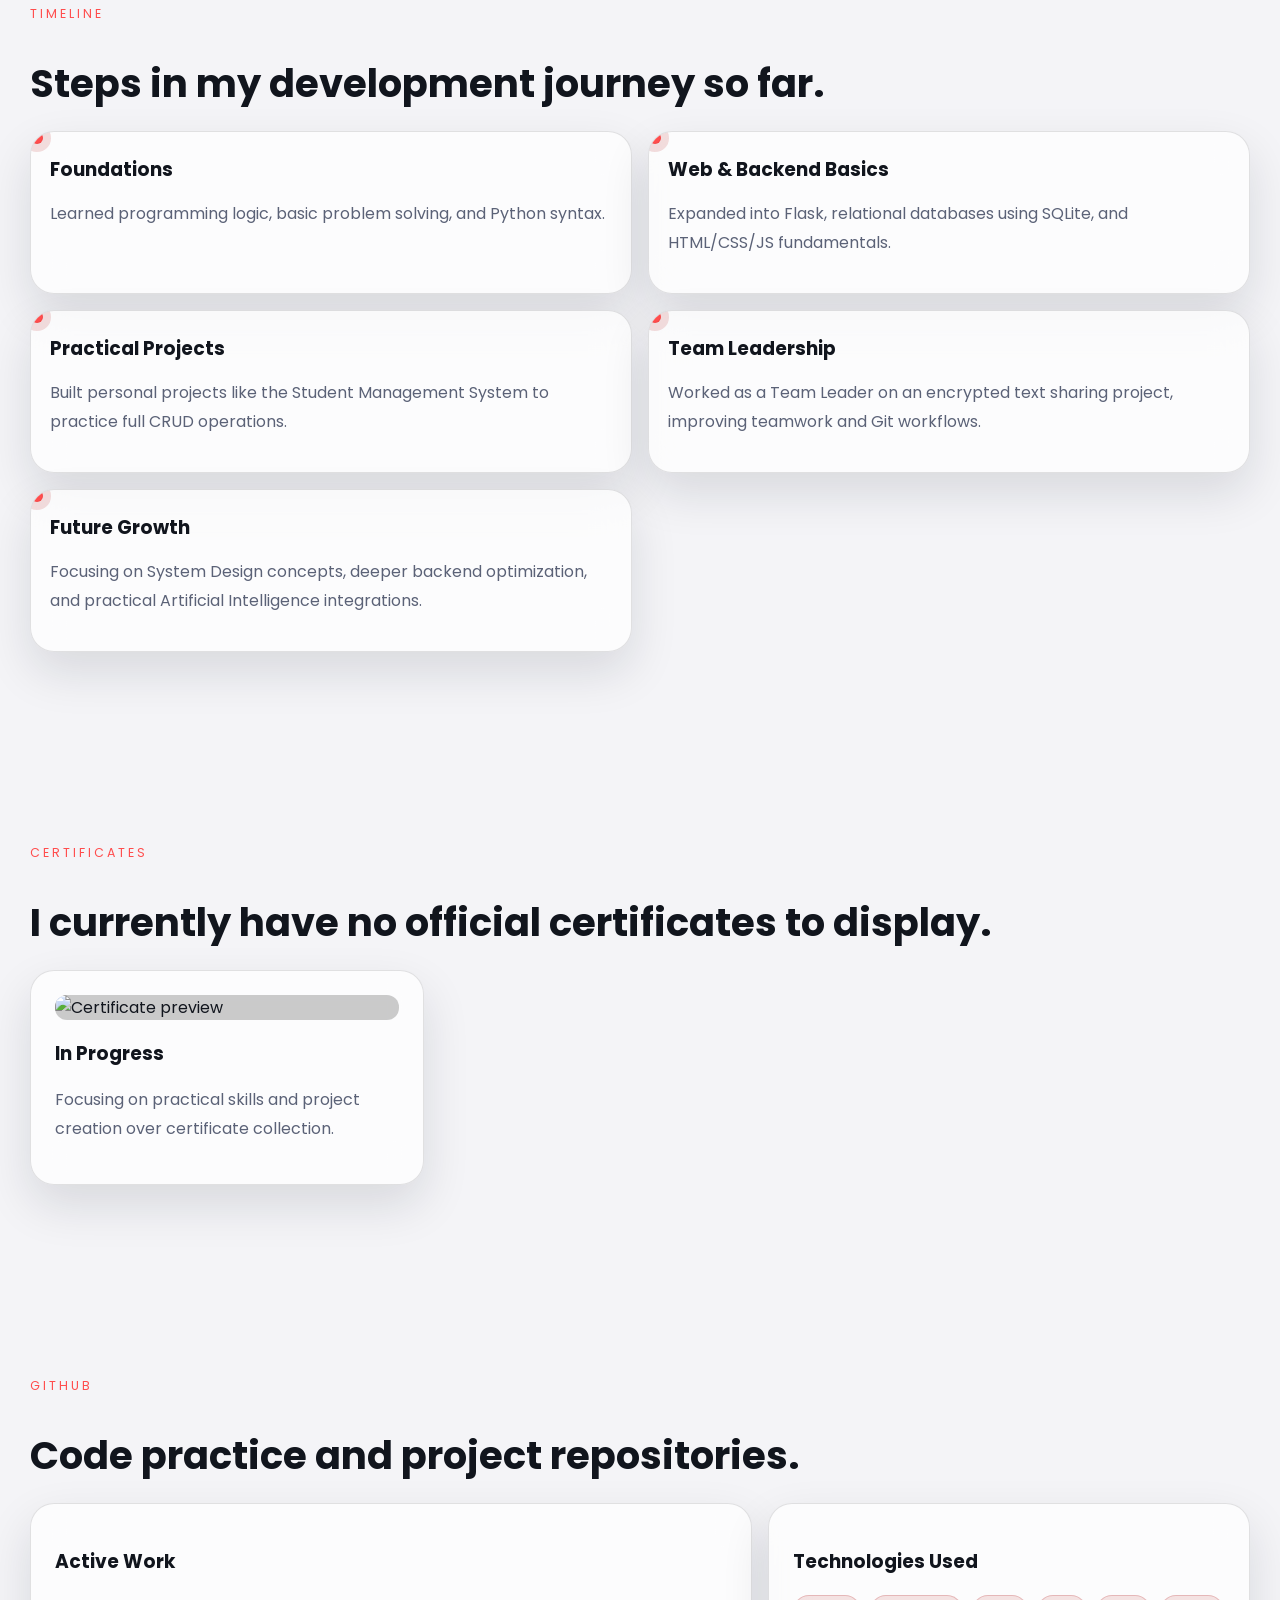
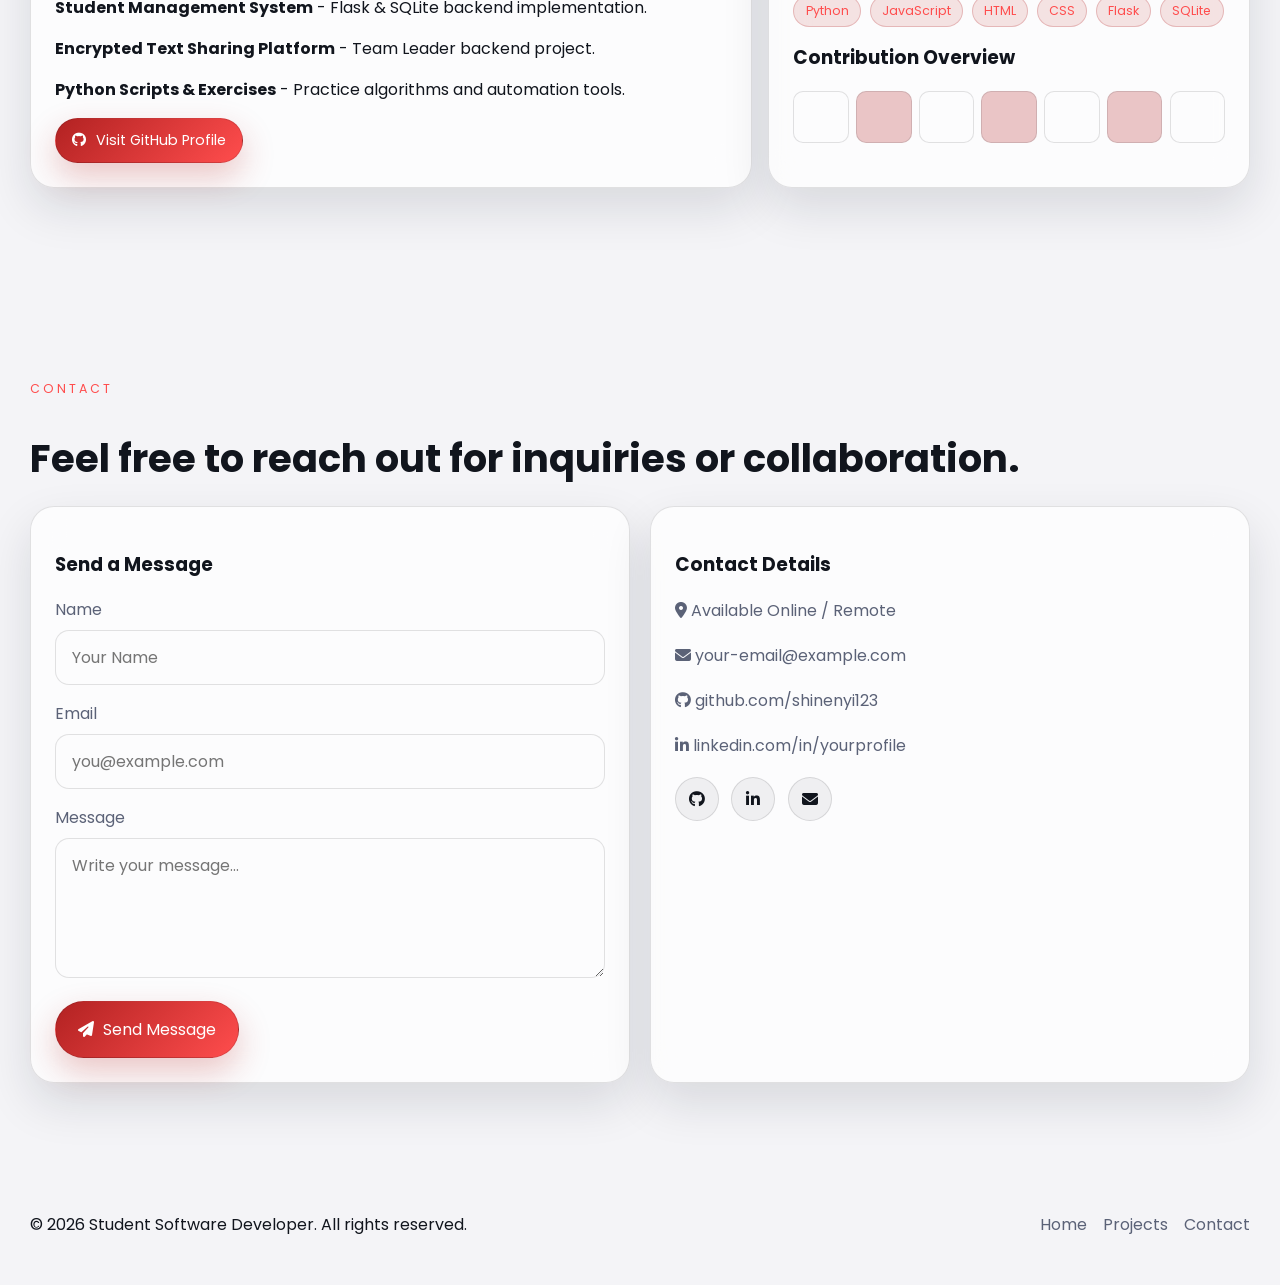
==== commit ddfa7ce3: "Update portfolio link for Ko Phone" ====
--- a/index.html
+++ b/index.html
@@ -445,7 +445,8 @@
           <h3>Ko Phone</h3>
           <p>Database Designer</p>
           <div class="card-actions">
-            <a class="btn btn-primary" href="#" data-portfolio-link="ko-phone" aria-label="Open Ko Phone's portfolio">
+            <a class="btn btn-primary" href="https://perr.netlify.app" data-portfolio-link="ko-phone"
+              aria-label="Open Ko Phone's portfolio">
               <i class="fa-solid fa-arrow-up-right-from-square"></i> Portfolio
             </a>
           </div>
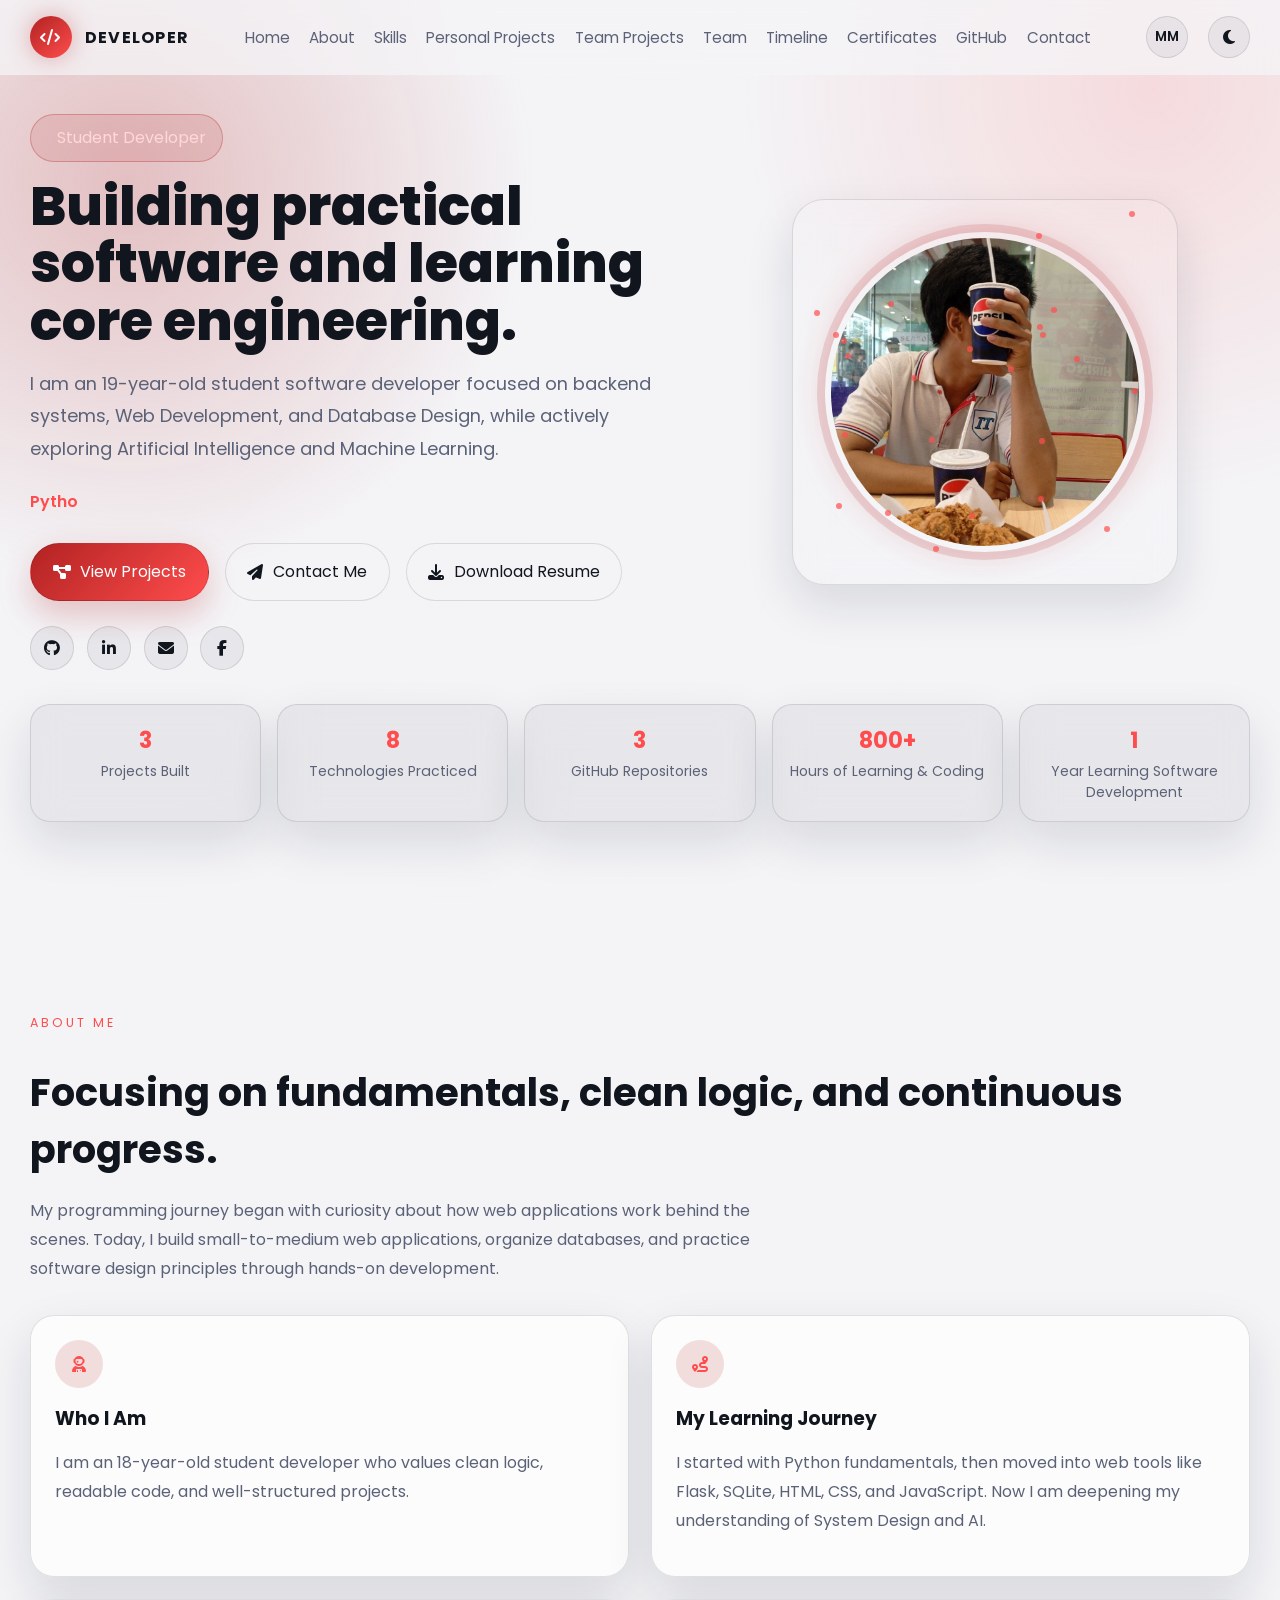
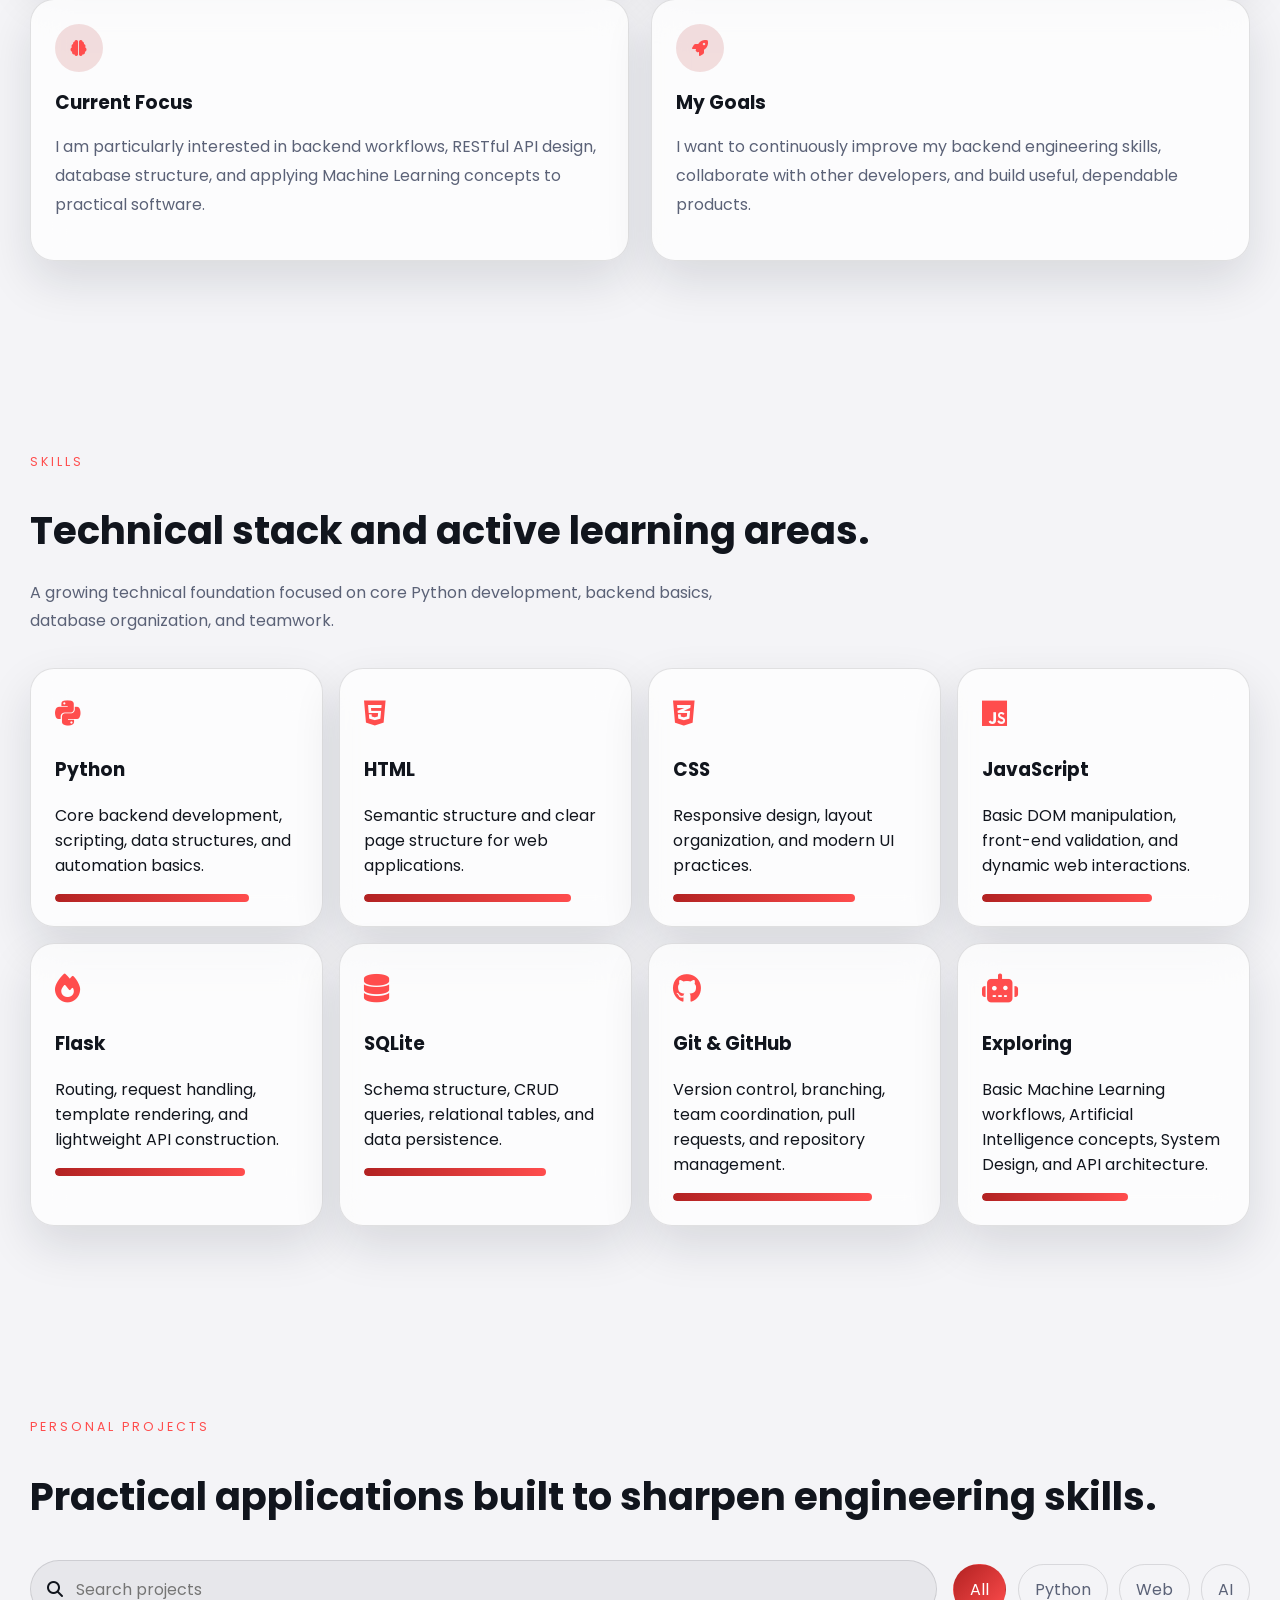
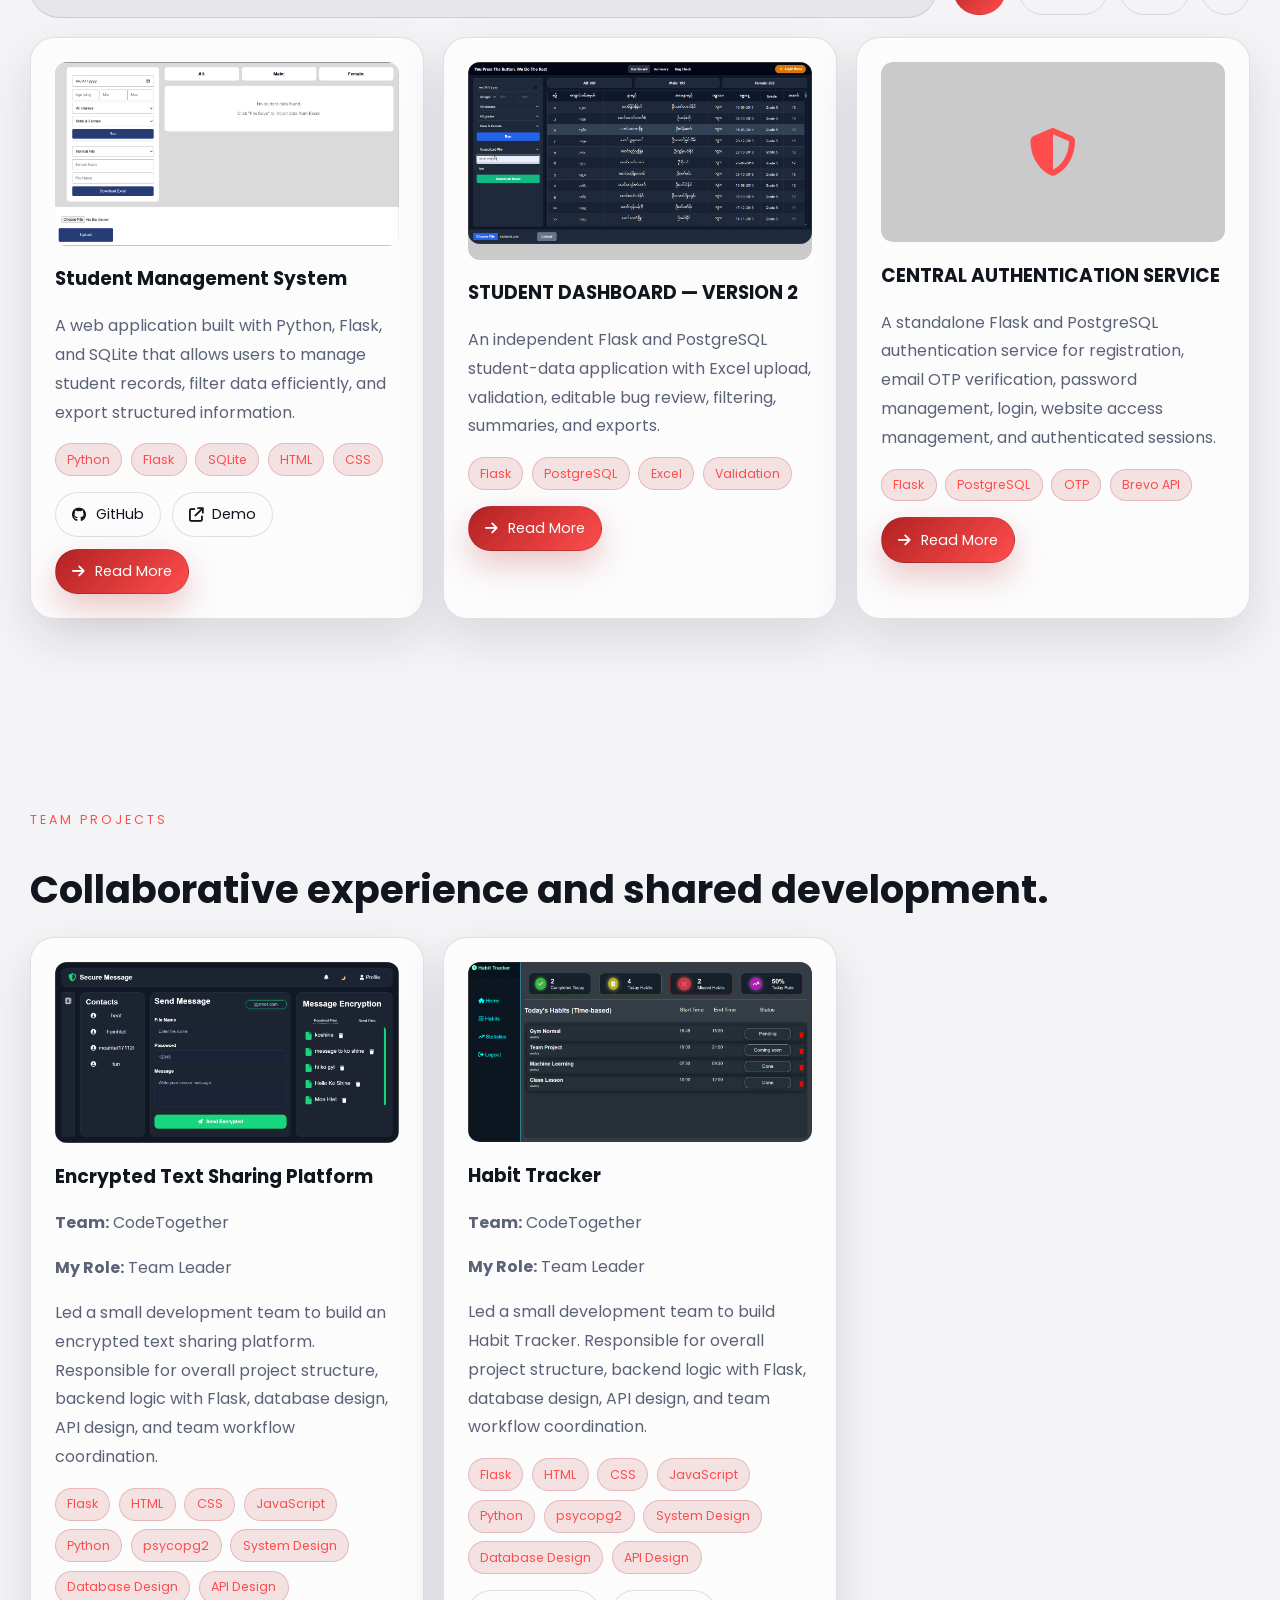
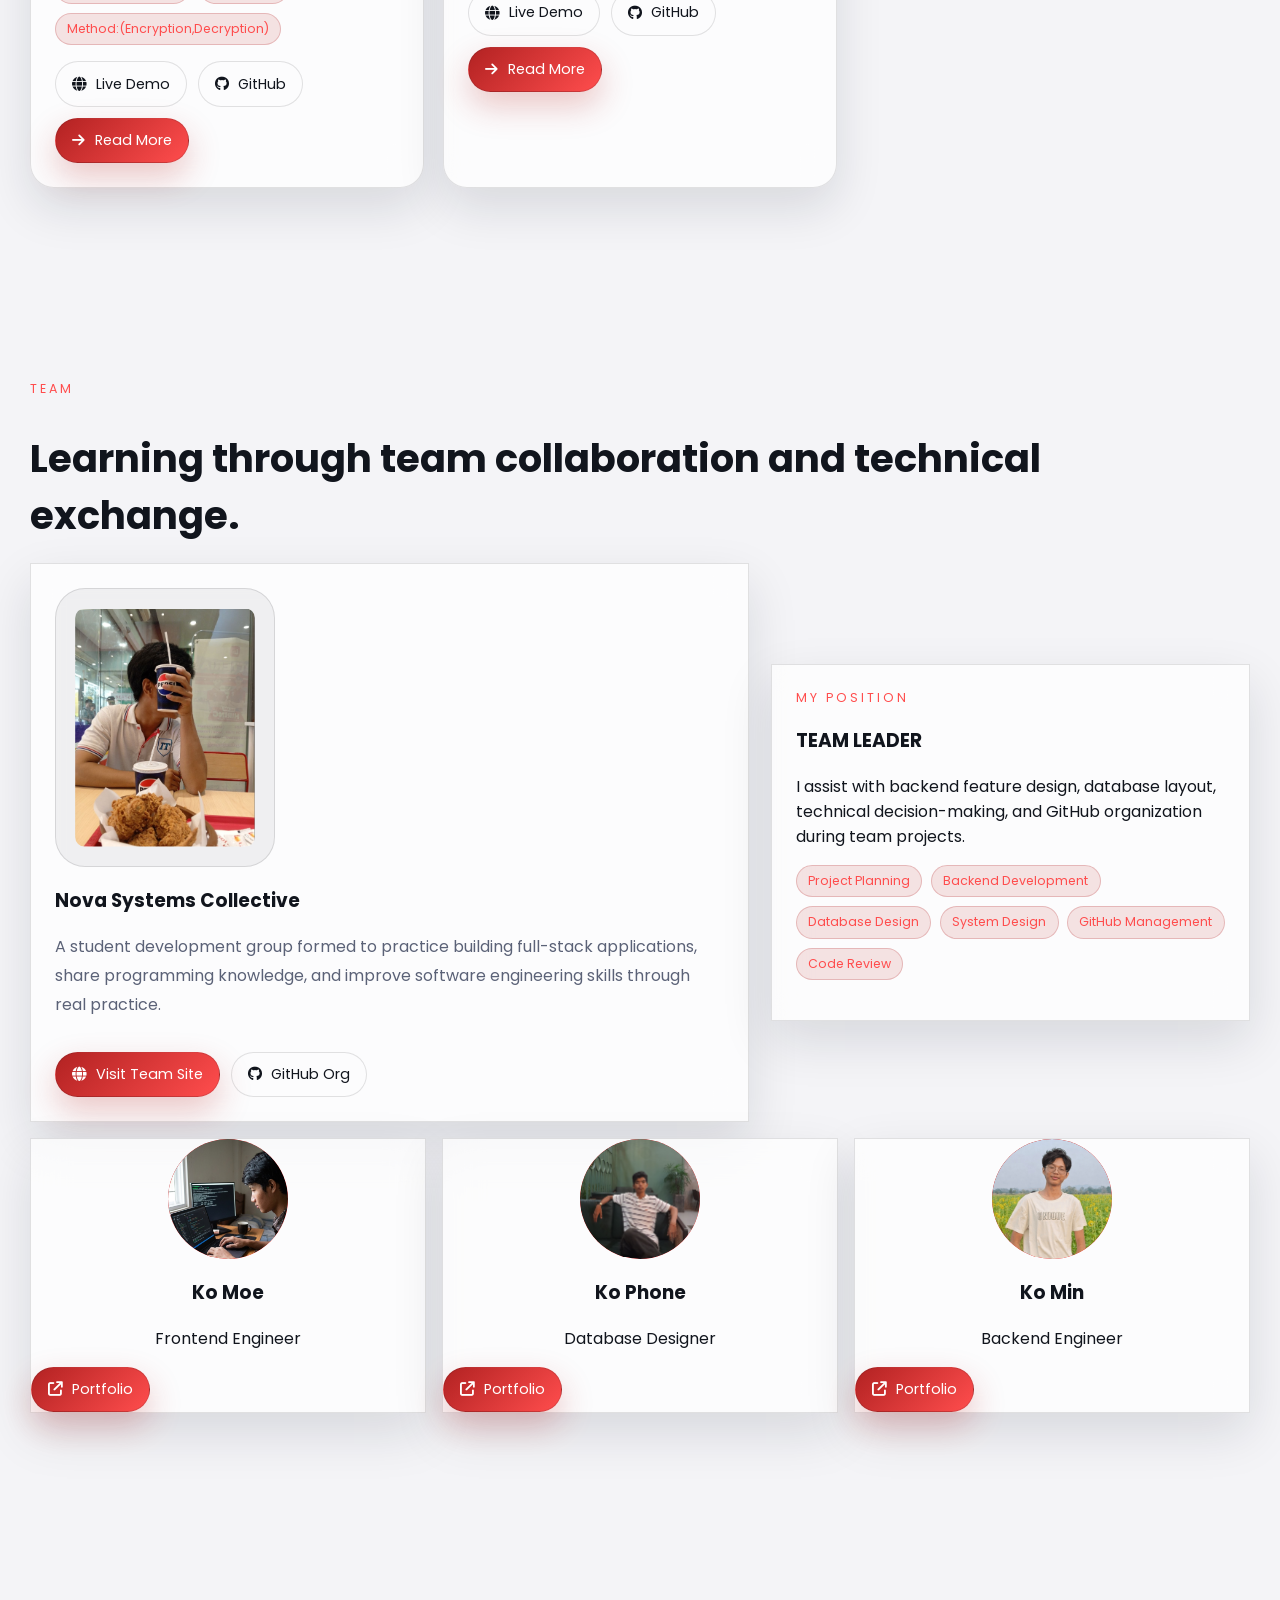
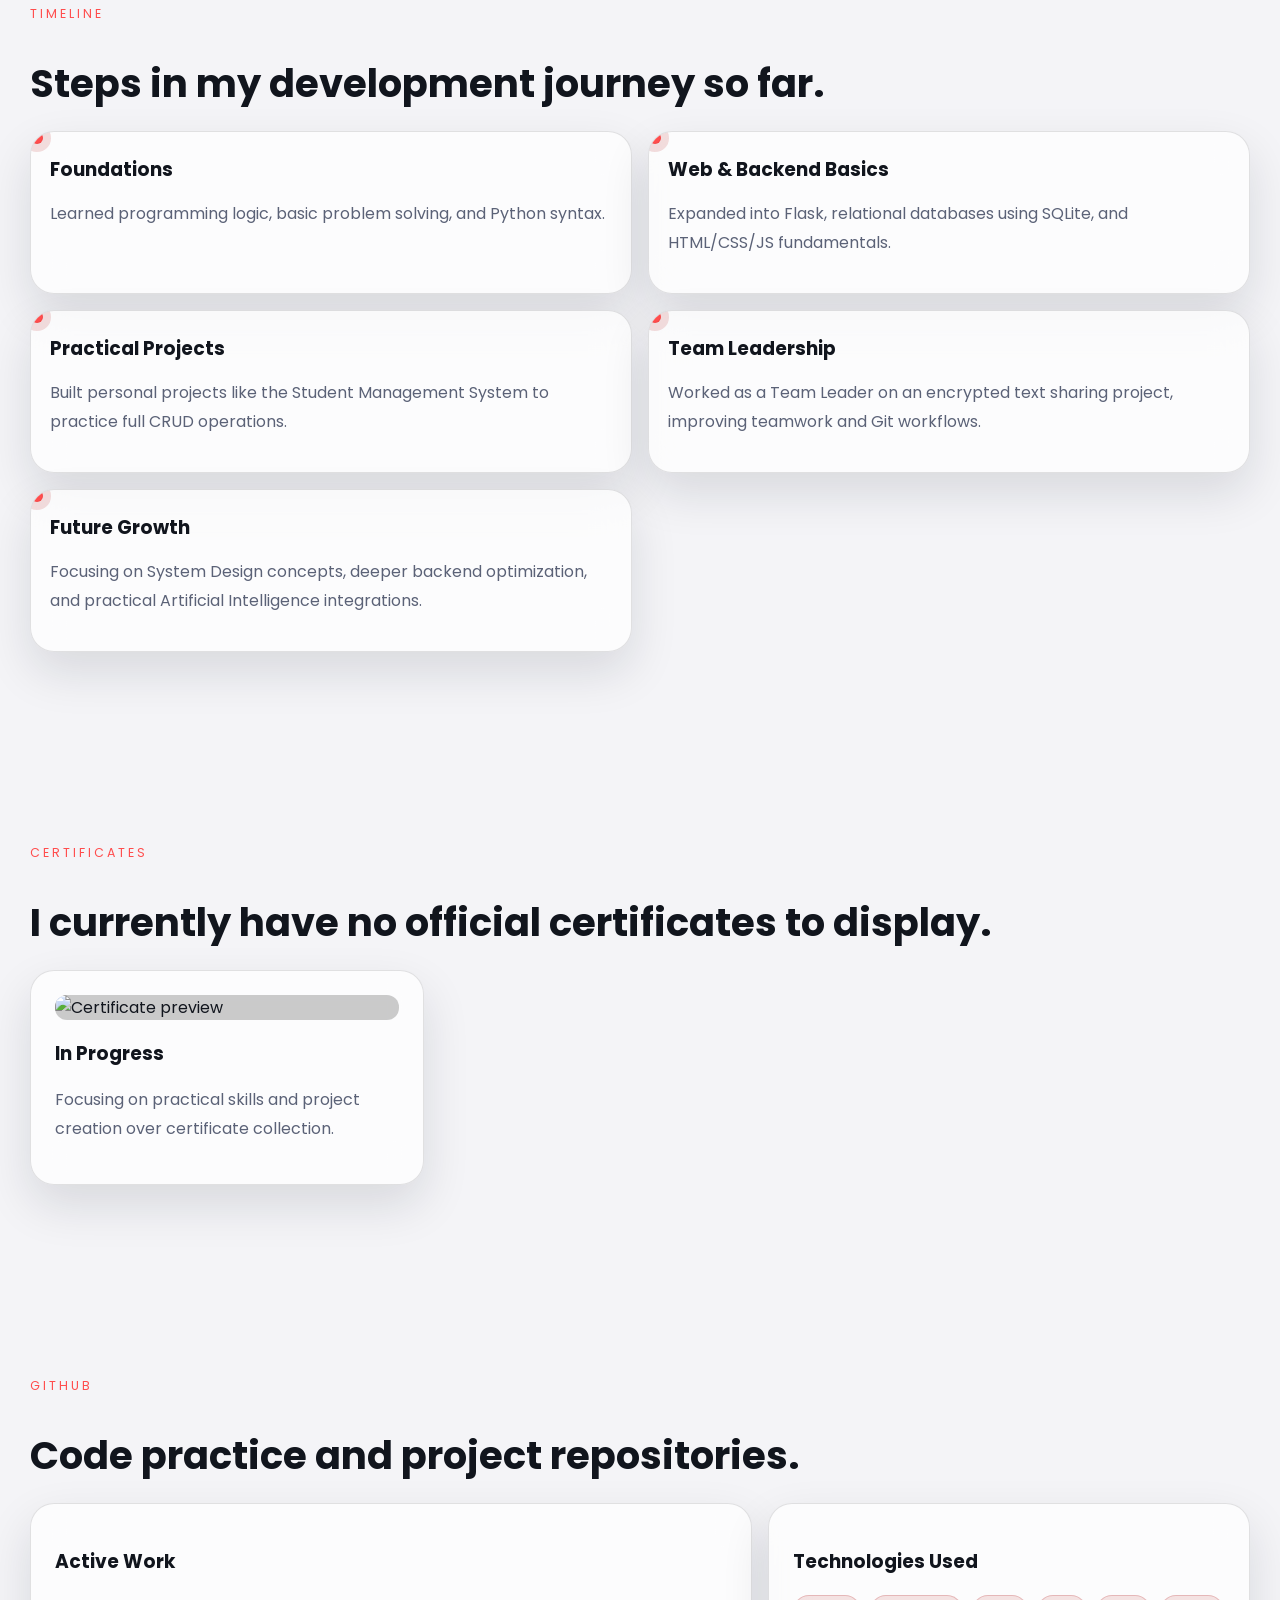
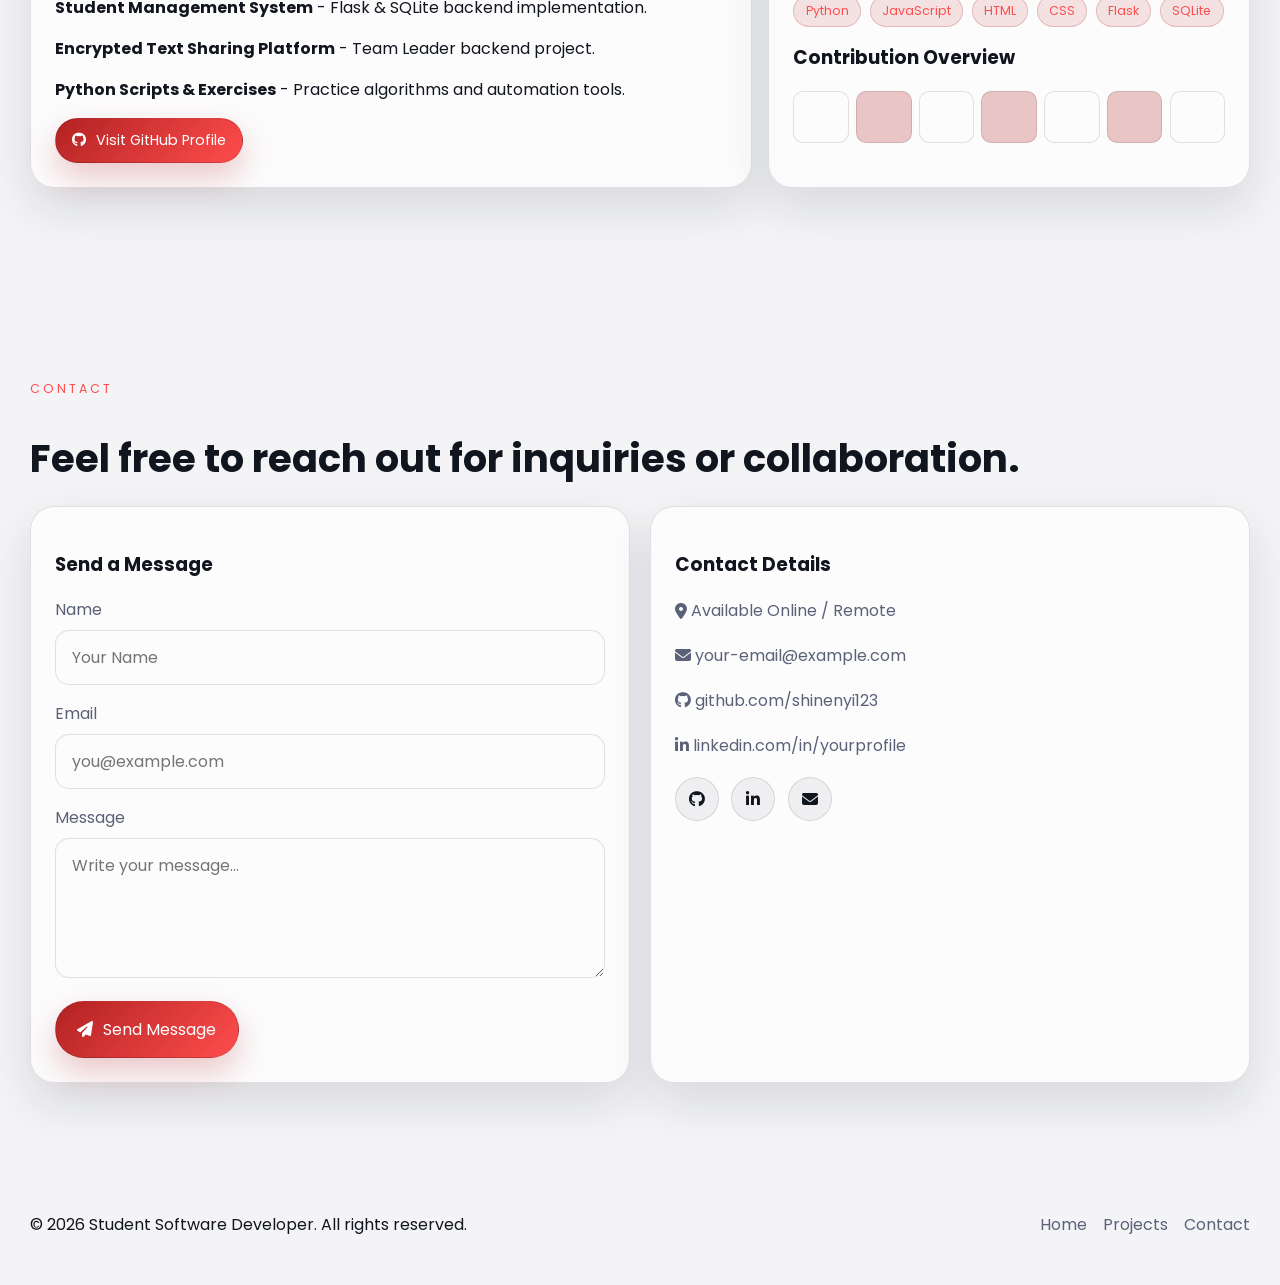
==== commit 31e3ed1a: "Update age from 18 to 19 in hero subtitle" ====
--- a/index.html
+++ b/index.html
@@ -63,8 +63,8 @@
             data-mm="လက်တွေ့အသုံးဝင်မည့် Software များ တည်ဆောက်ရင်း လေ့လာနေသူပါ။">Building practical software and
             learning core engineering.</h1>
           <p class="hero-subtitle"
-            data-en="I am an 18-year-old student software developer focused on backend systems, Web Development, and Database Design, while actively exploring Artificial Intelligence and Machine Learning."
-            data-mm="ကျွန်တော်က Backend Systems၊ Web Development နဲ့ Database Design တွေကို စိတ်ဝင်စားပြီး Artificial Intelligence နဲ့ Machine Learning တွေကို တောက်လျှောက် လေ့လာနေတဲ့ အသက် ၁၈ နှစ်အရွယ် ကျောင်းသား Developer တစ်ယောက်ဖြစ်ပါတယ်။">
+            data-en="I am an 19-year-old student software developer focused on backend systems, Web Development, and Database Design, while actively exploring Artificial Intelligence and Machine Learning."
+            data-mm="ကျွန်တော်က Backend Systems၊ Web Development နဲ့ Database Design တွေကို စိတ်ဝင်စားပြီး Artificial Intelligence နဲ့ Machine Learning တွေကို တောက်လျှောက် လေ့လာနေတဲ့ အသက် ၁၉ နှစ်အရွယ် ကျောင်းသား Developer တစ်ယောက်ဖြစ်ပါတယ်။">
           </p>
           <div class="typing-text" id="typedText">Software Developer</div>
           <div class="hero-actions">
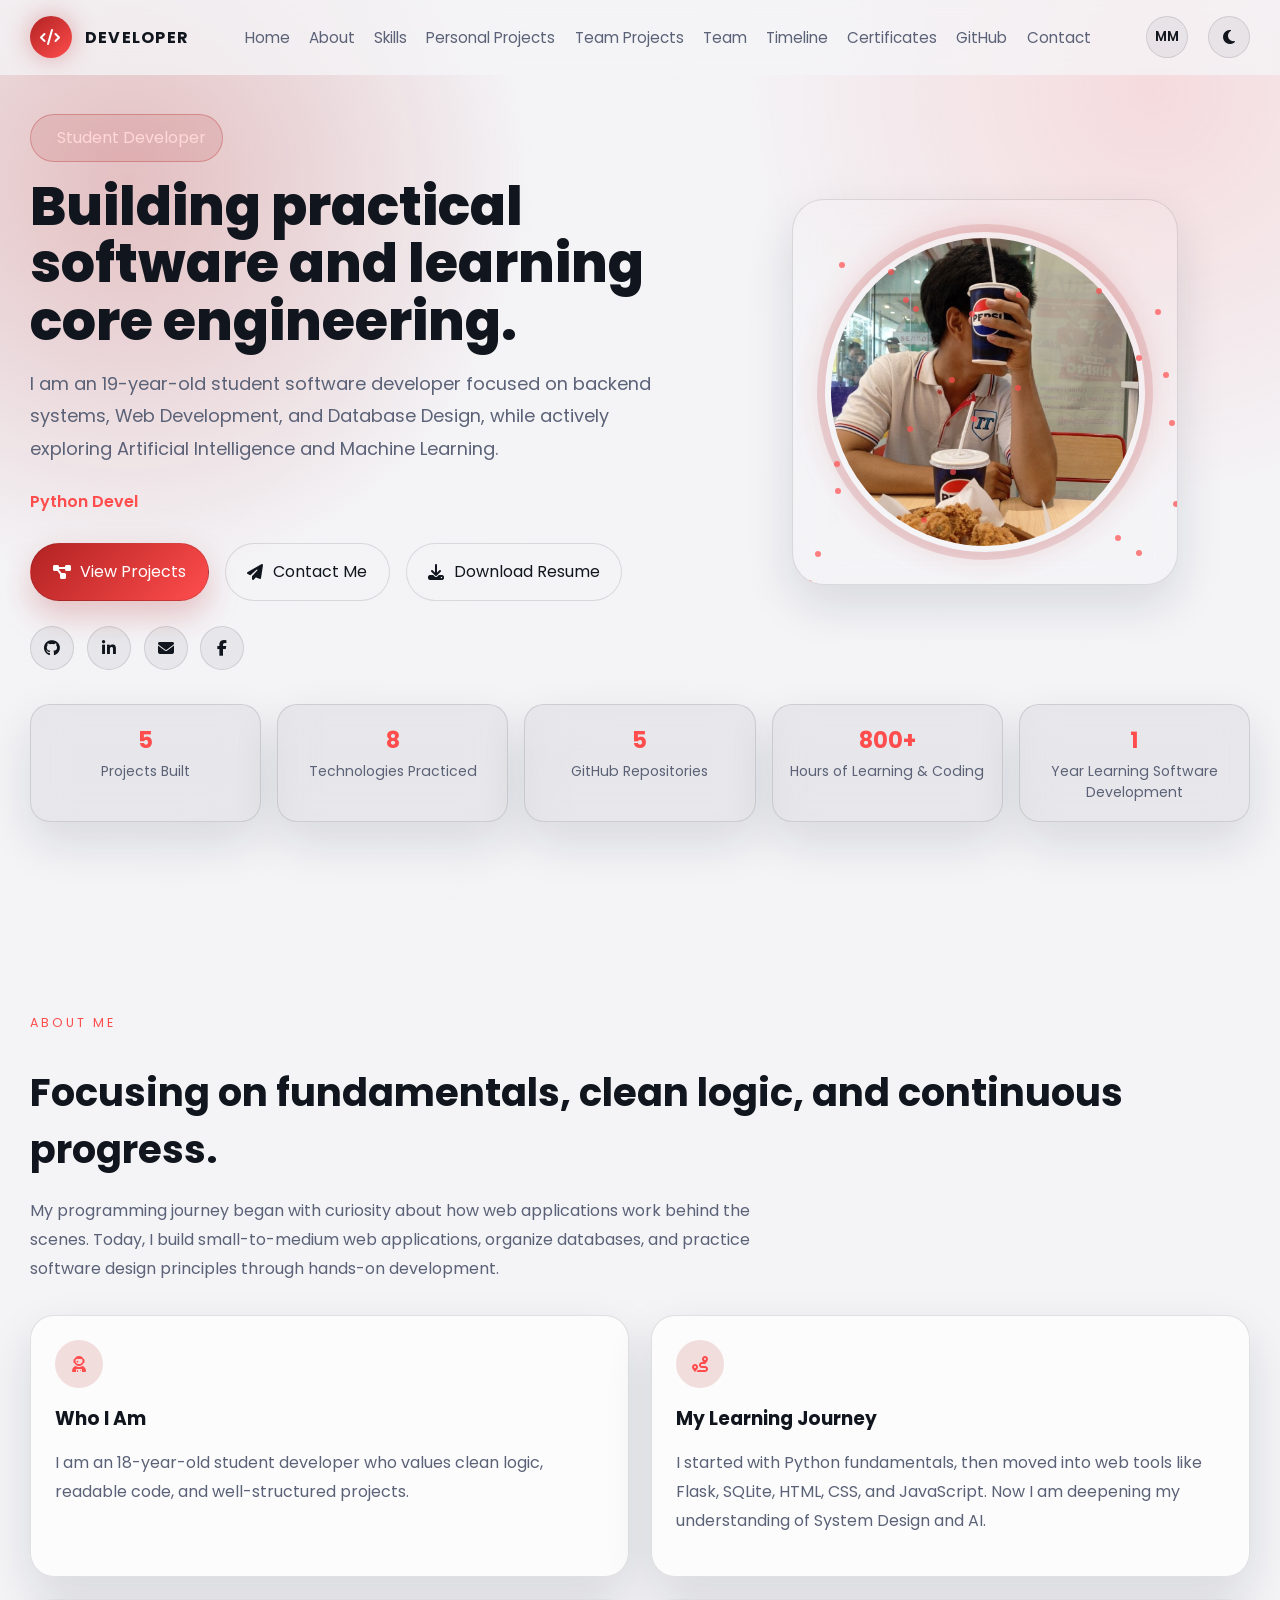
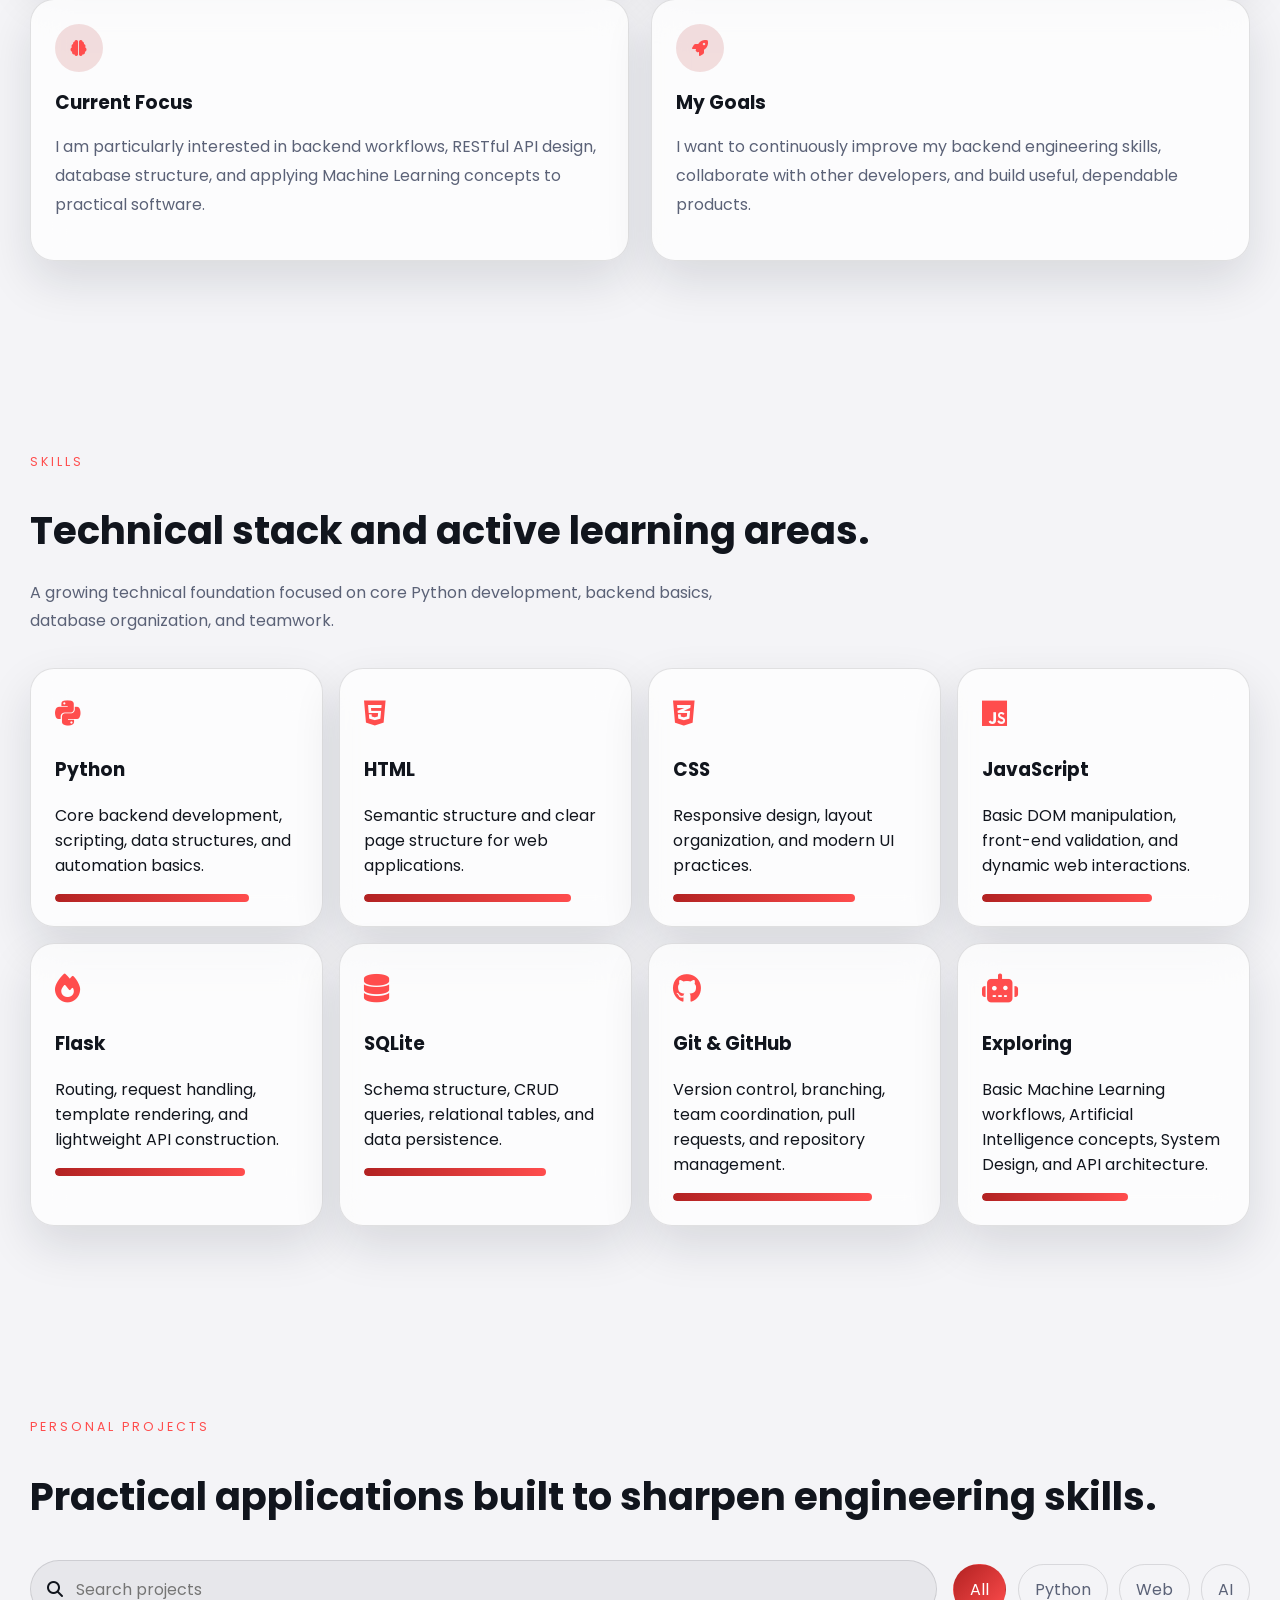
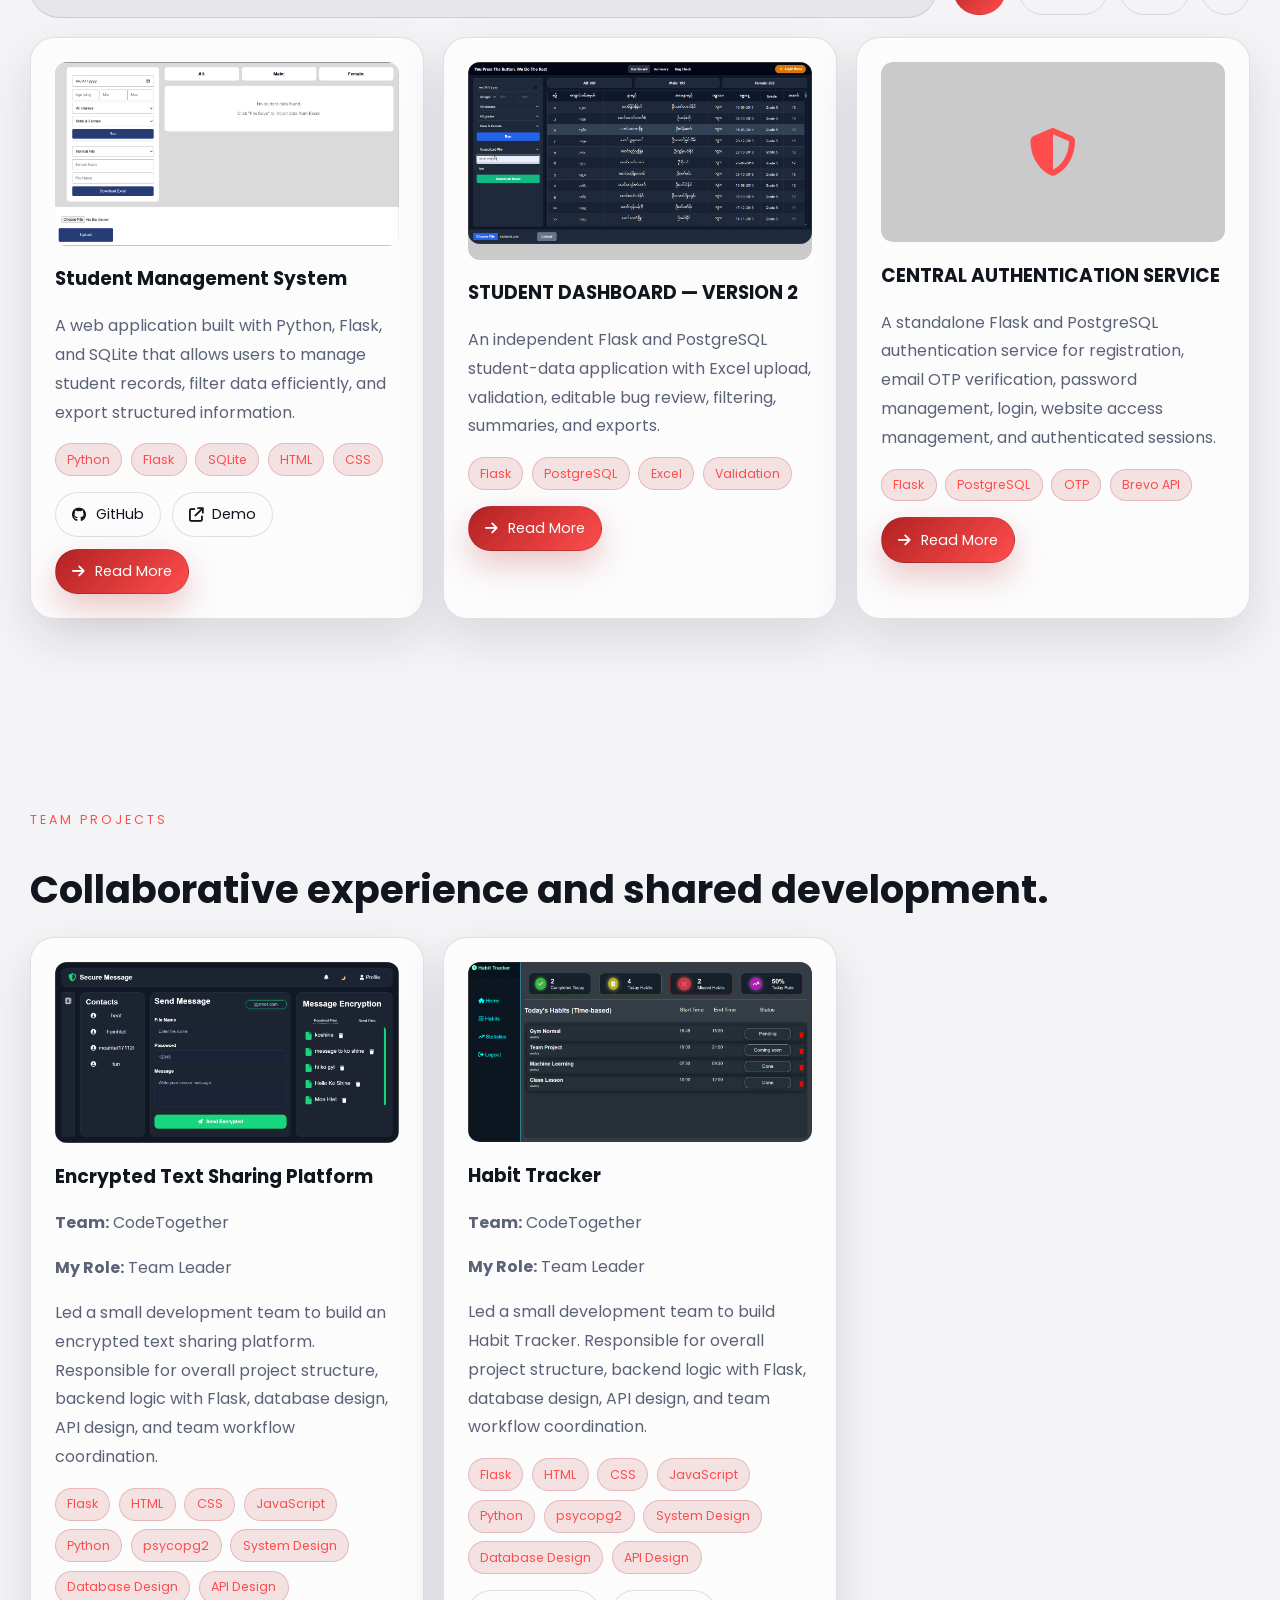
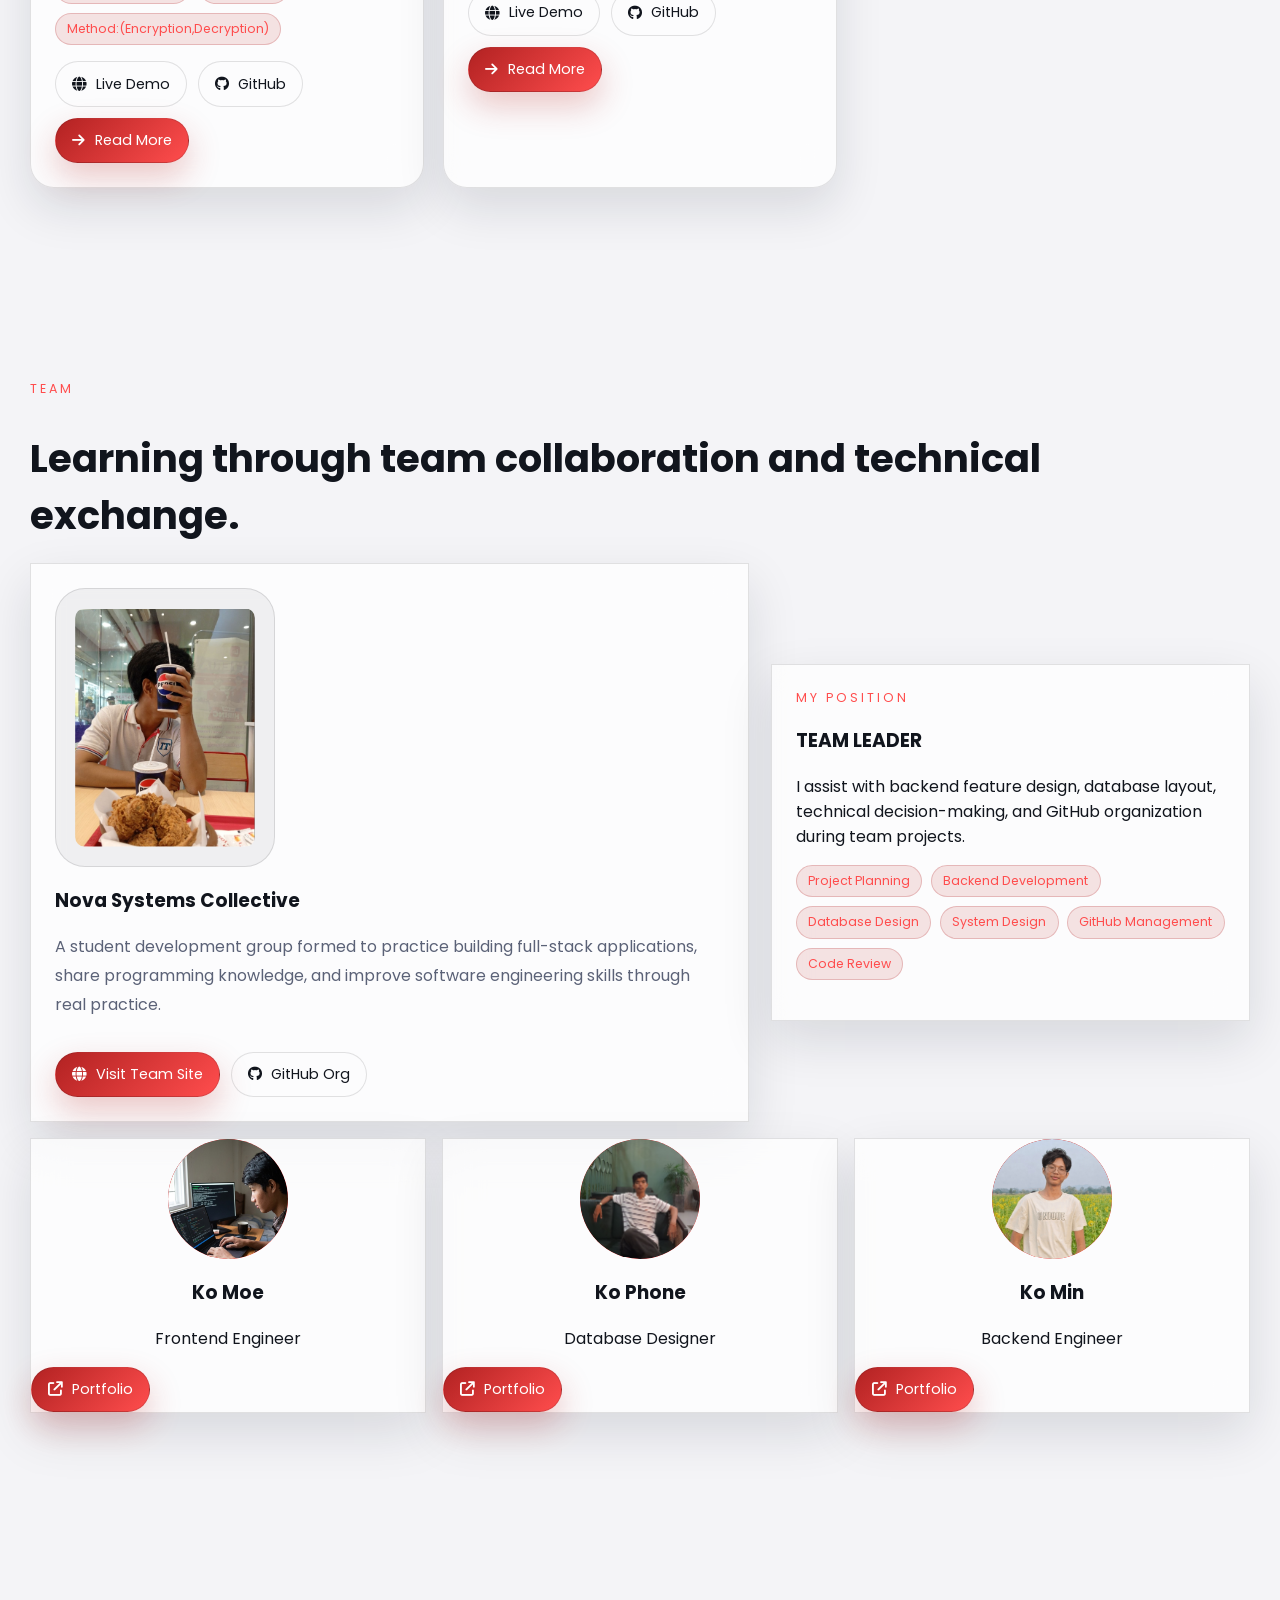
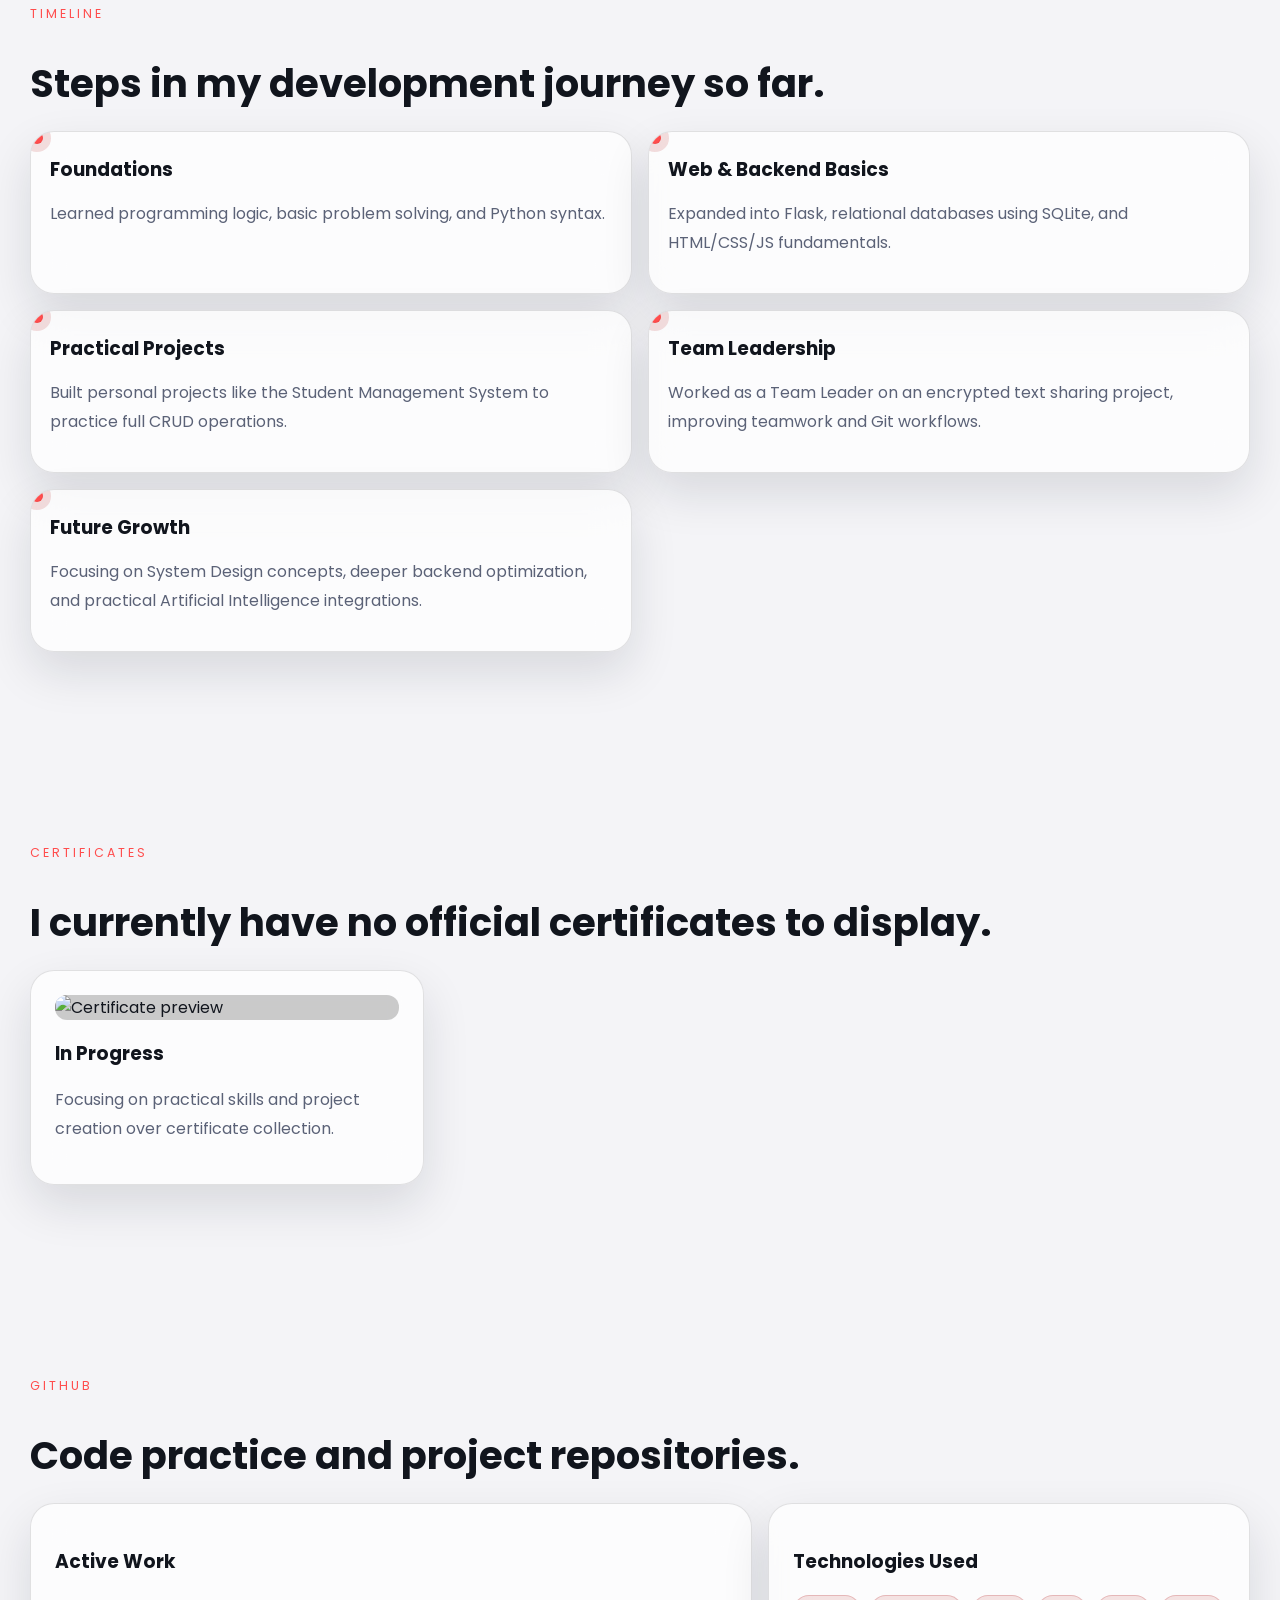
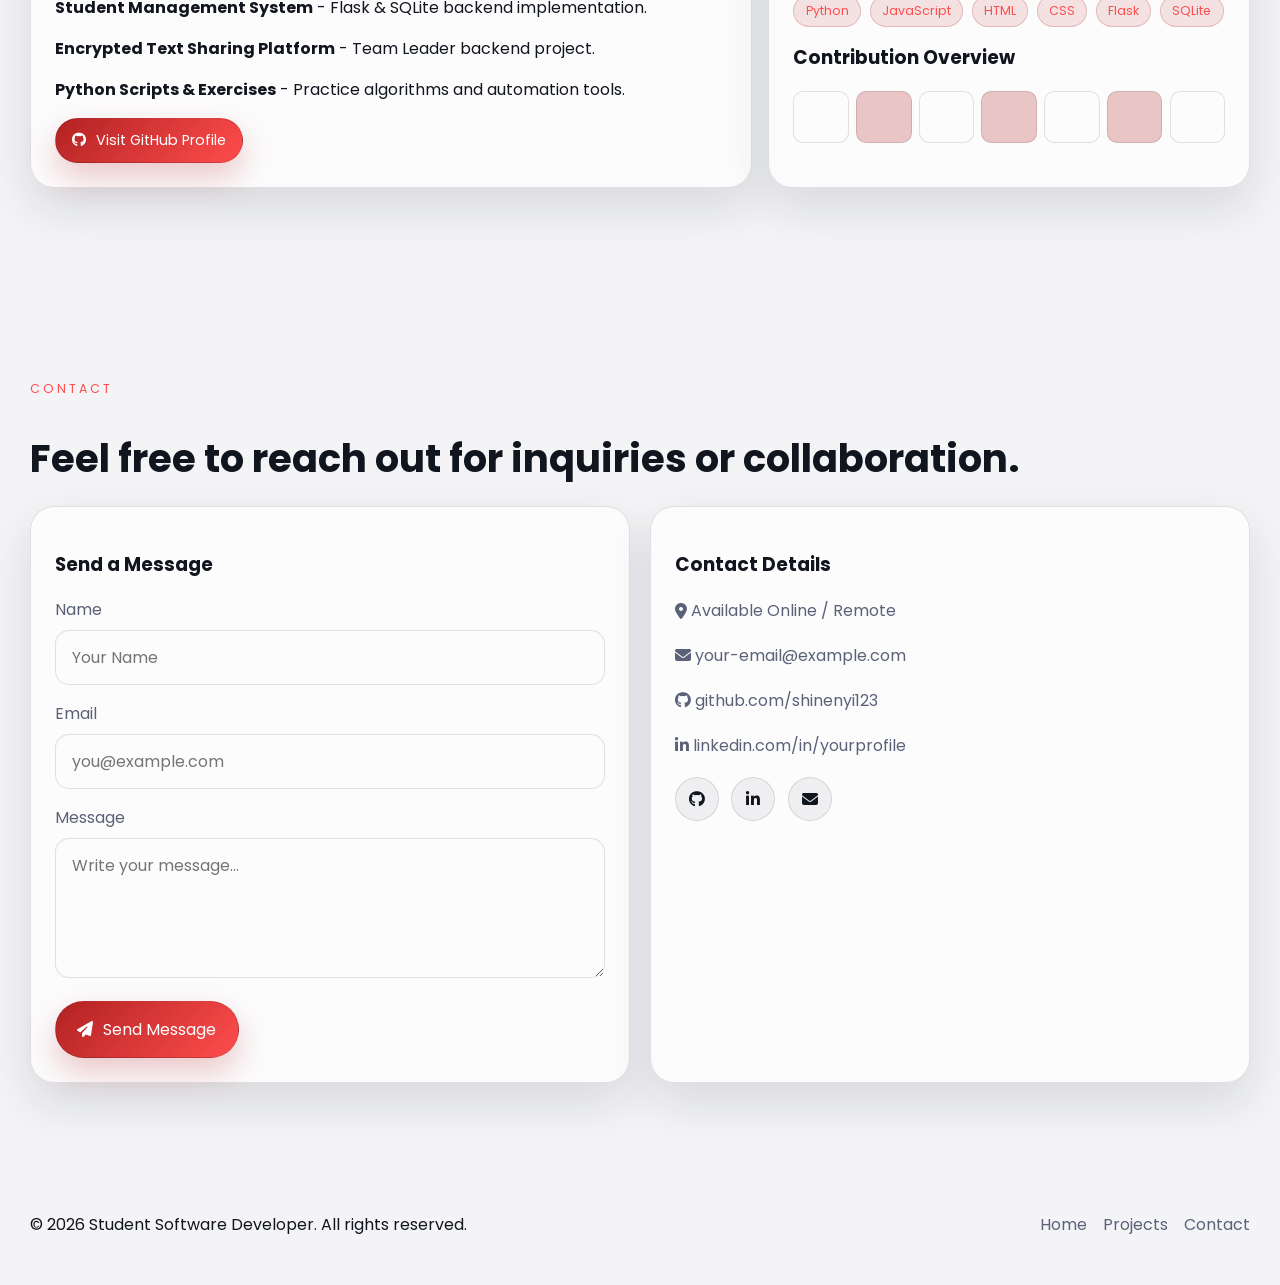
==== commit d32caba0: "Update stat values in index.html" ====
--- a/index.html
+++ b/index.html
@@ -94,7 +94,7 @@
 
       <div class="stats-grid reveal">
         <div class="stat-card glass-card">
-          <div class="stat-value" data-count="3" data-suffix="">0</div>
+          <div class="stat-value" data-count="5" data-suffix="">0</div>
           <div class="stat-label" data-en="Projects Built" data-mm="ပြုလုပ်ခဲ့သော Project များ">Projects Built</div>
         </div>
         <div class="stat-card glass-card">
@@ -103,7 +103,7 @@
             Practiced</div>
         </div>
         <div class="stat-card glass-card">
-          <div class="stat-value" data-count="3" data-suffix="">0</div>
+          <div class="stat-value" data-count="5" data-suffix="">0</div>
           <div class="stat-label" data-en="GitHub Repositories" data-mm="GitHub Repositories">GitHub Repositories</div>
         </div>
         <div class="stat-card glass-card">
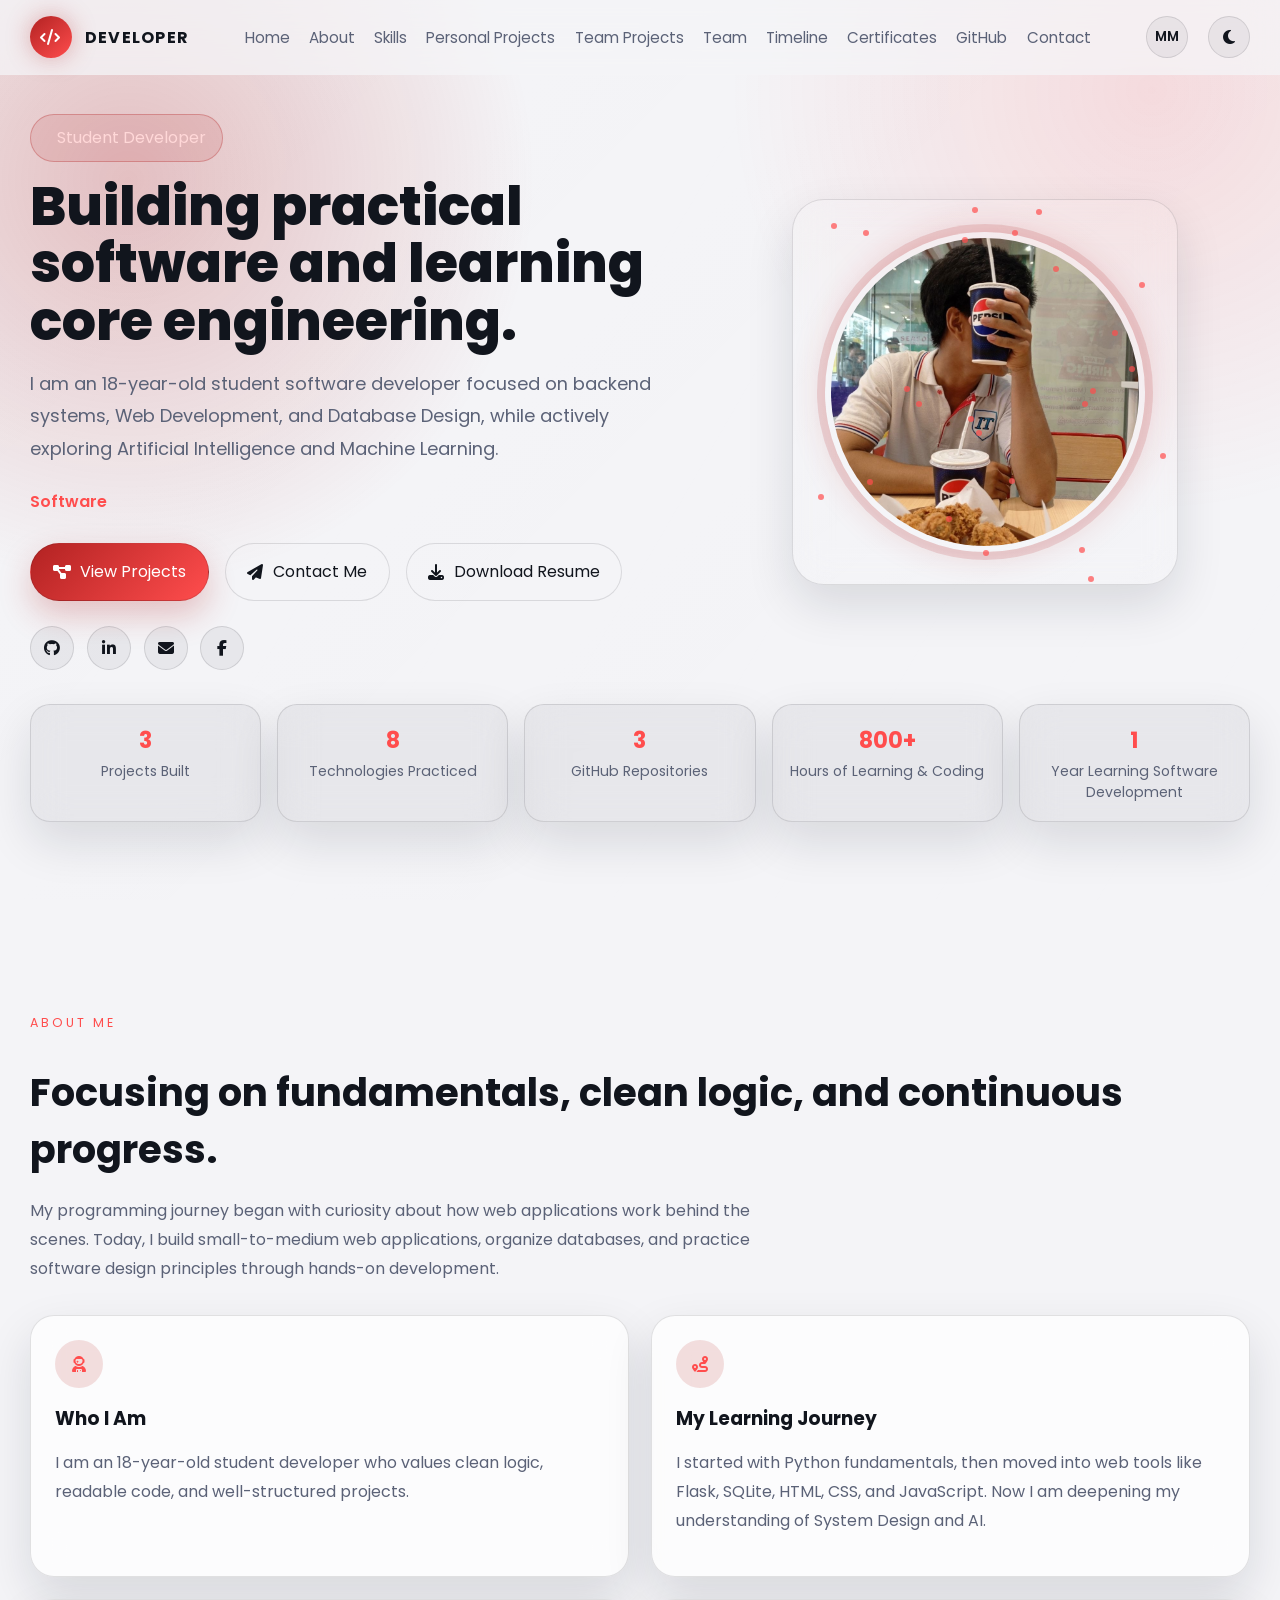
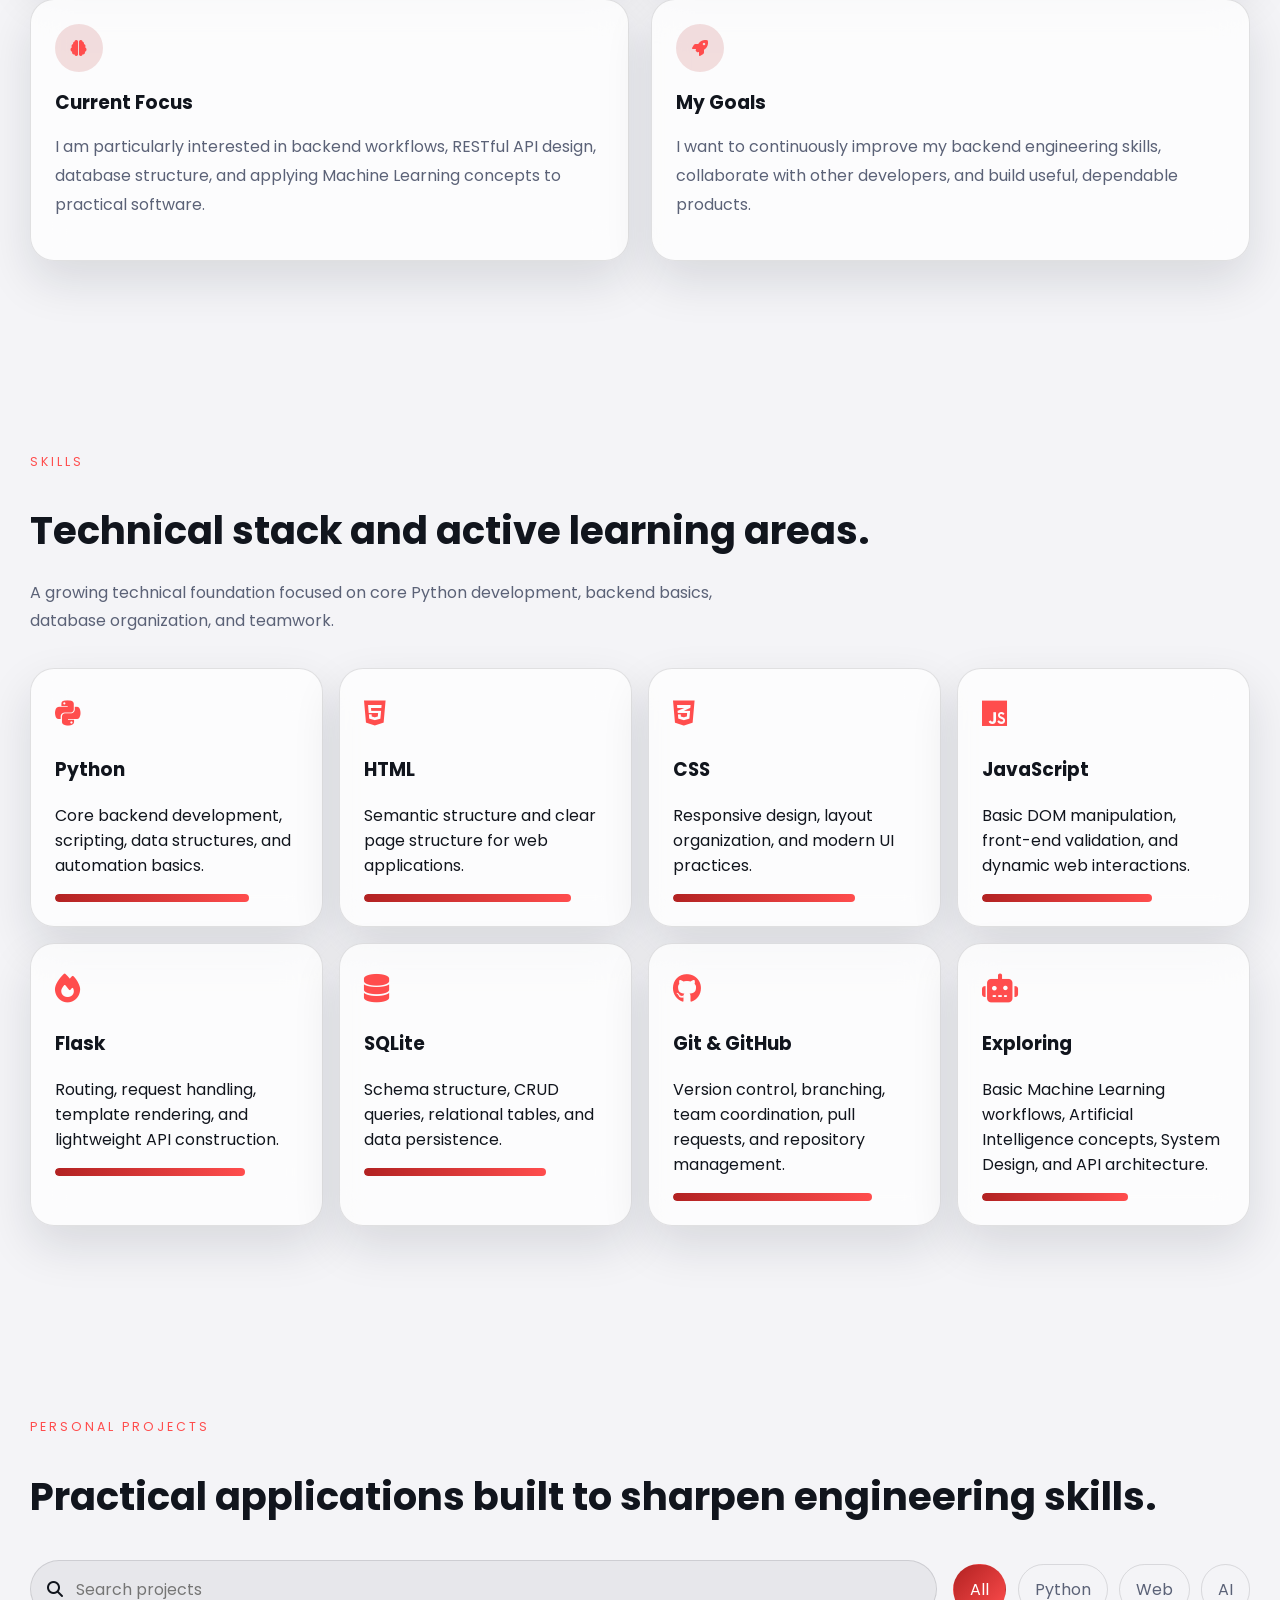
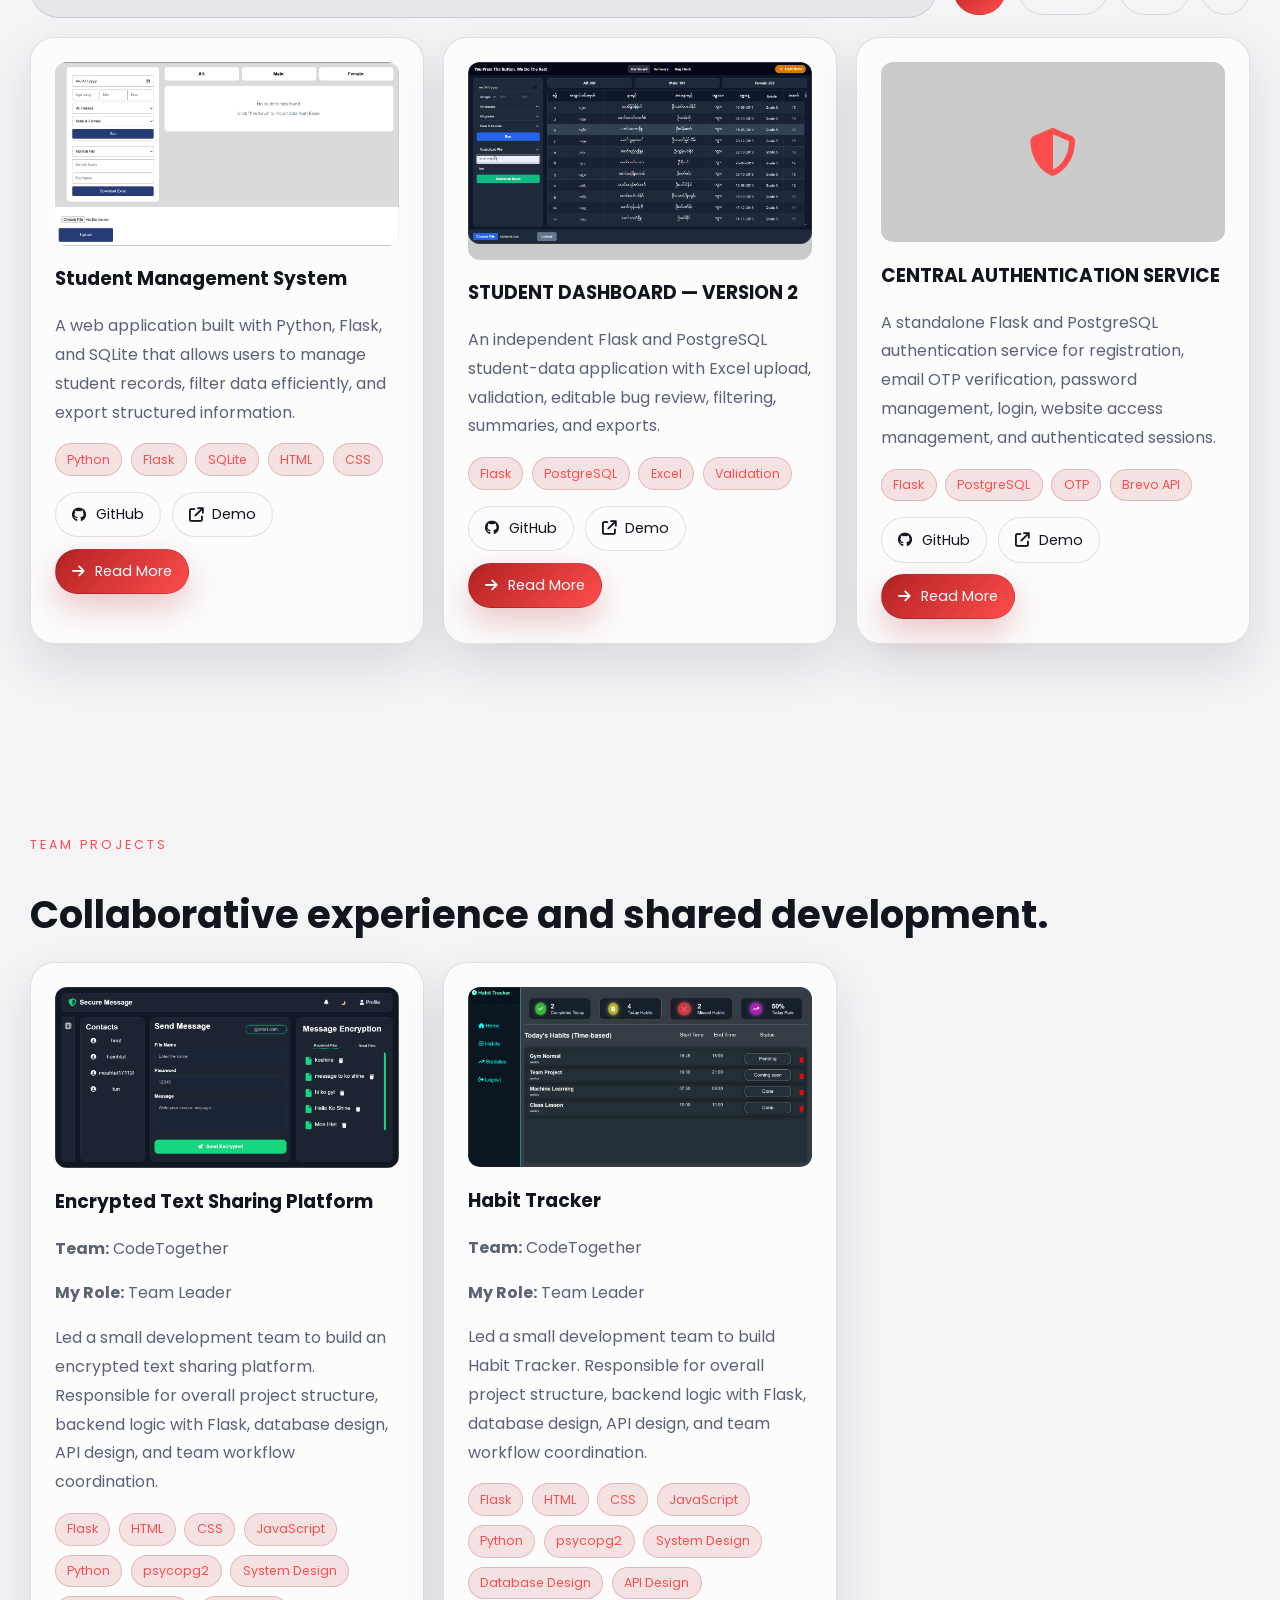
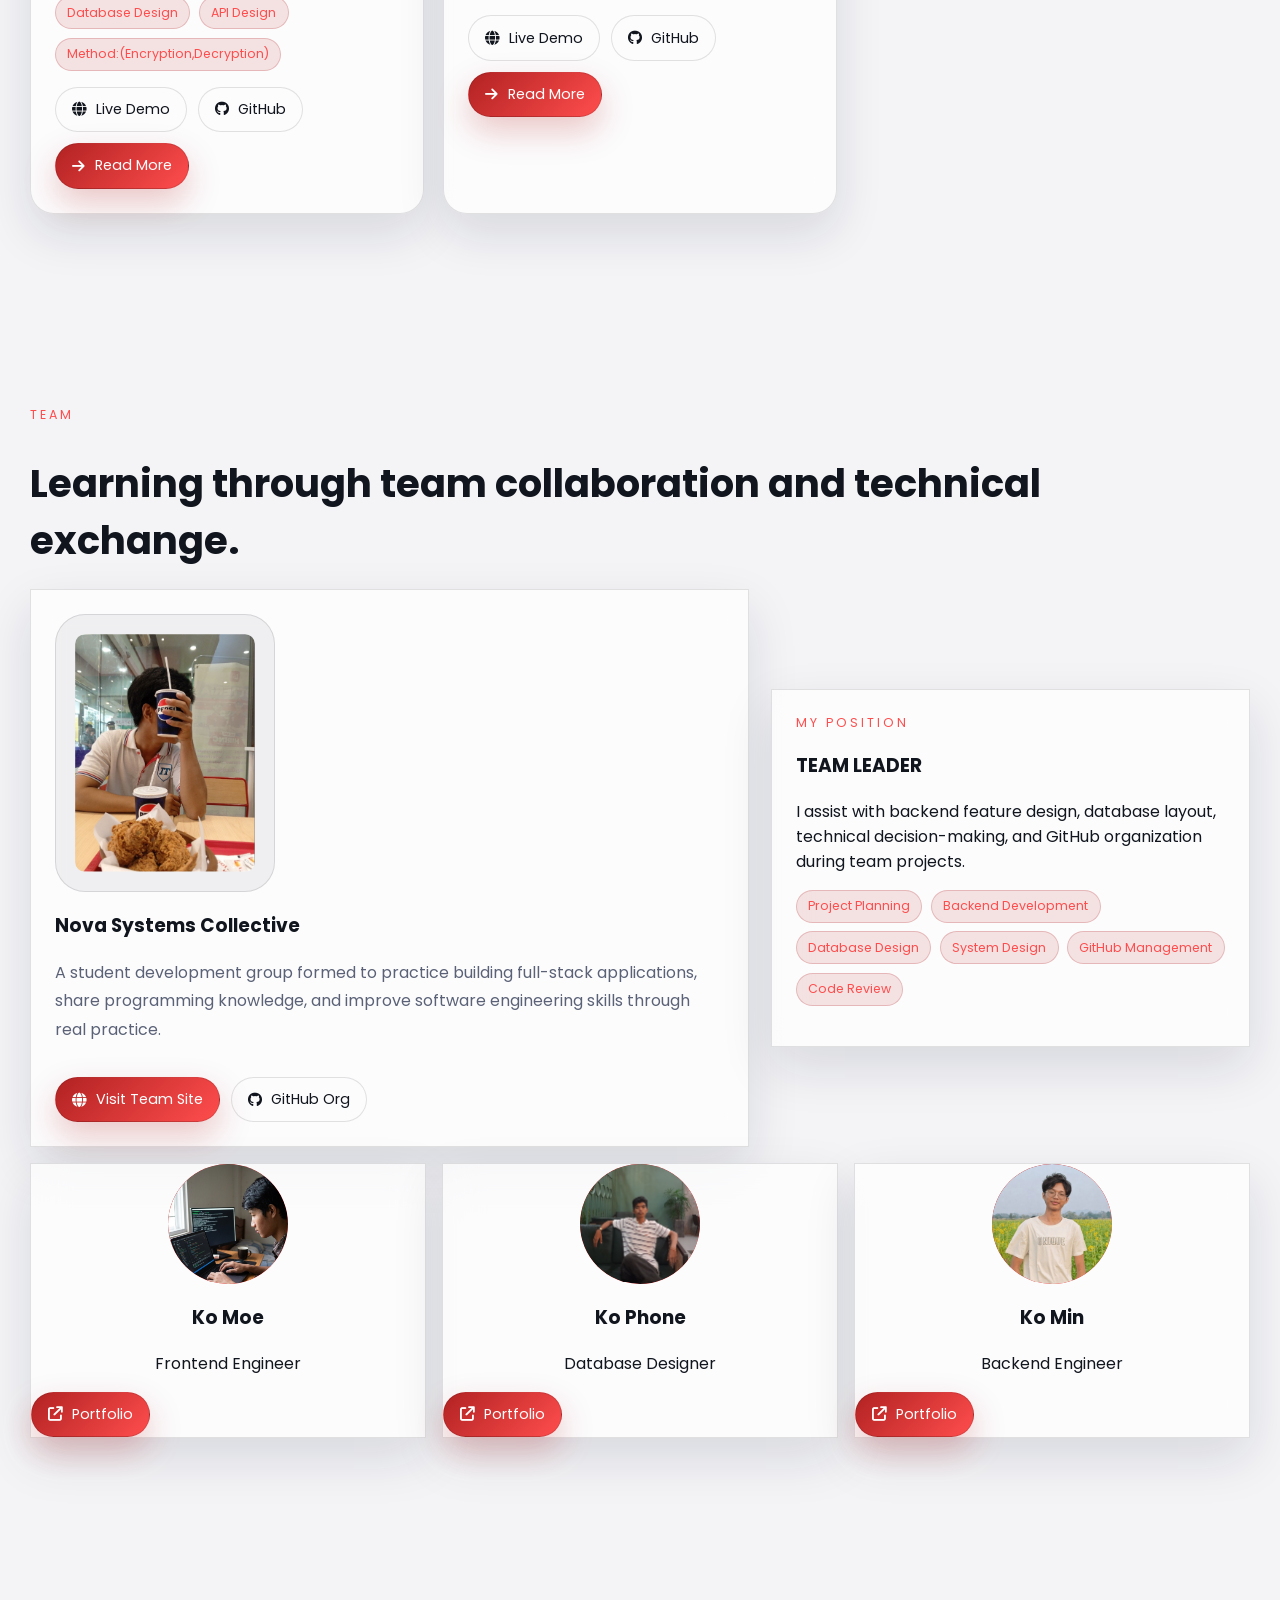
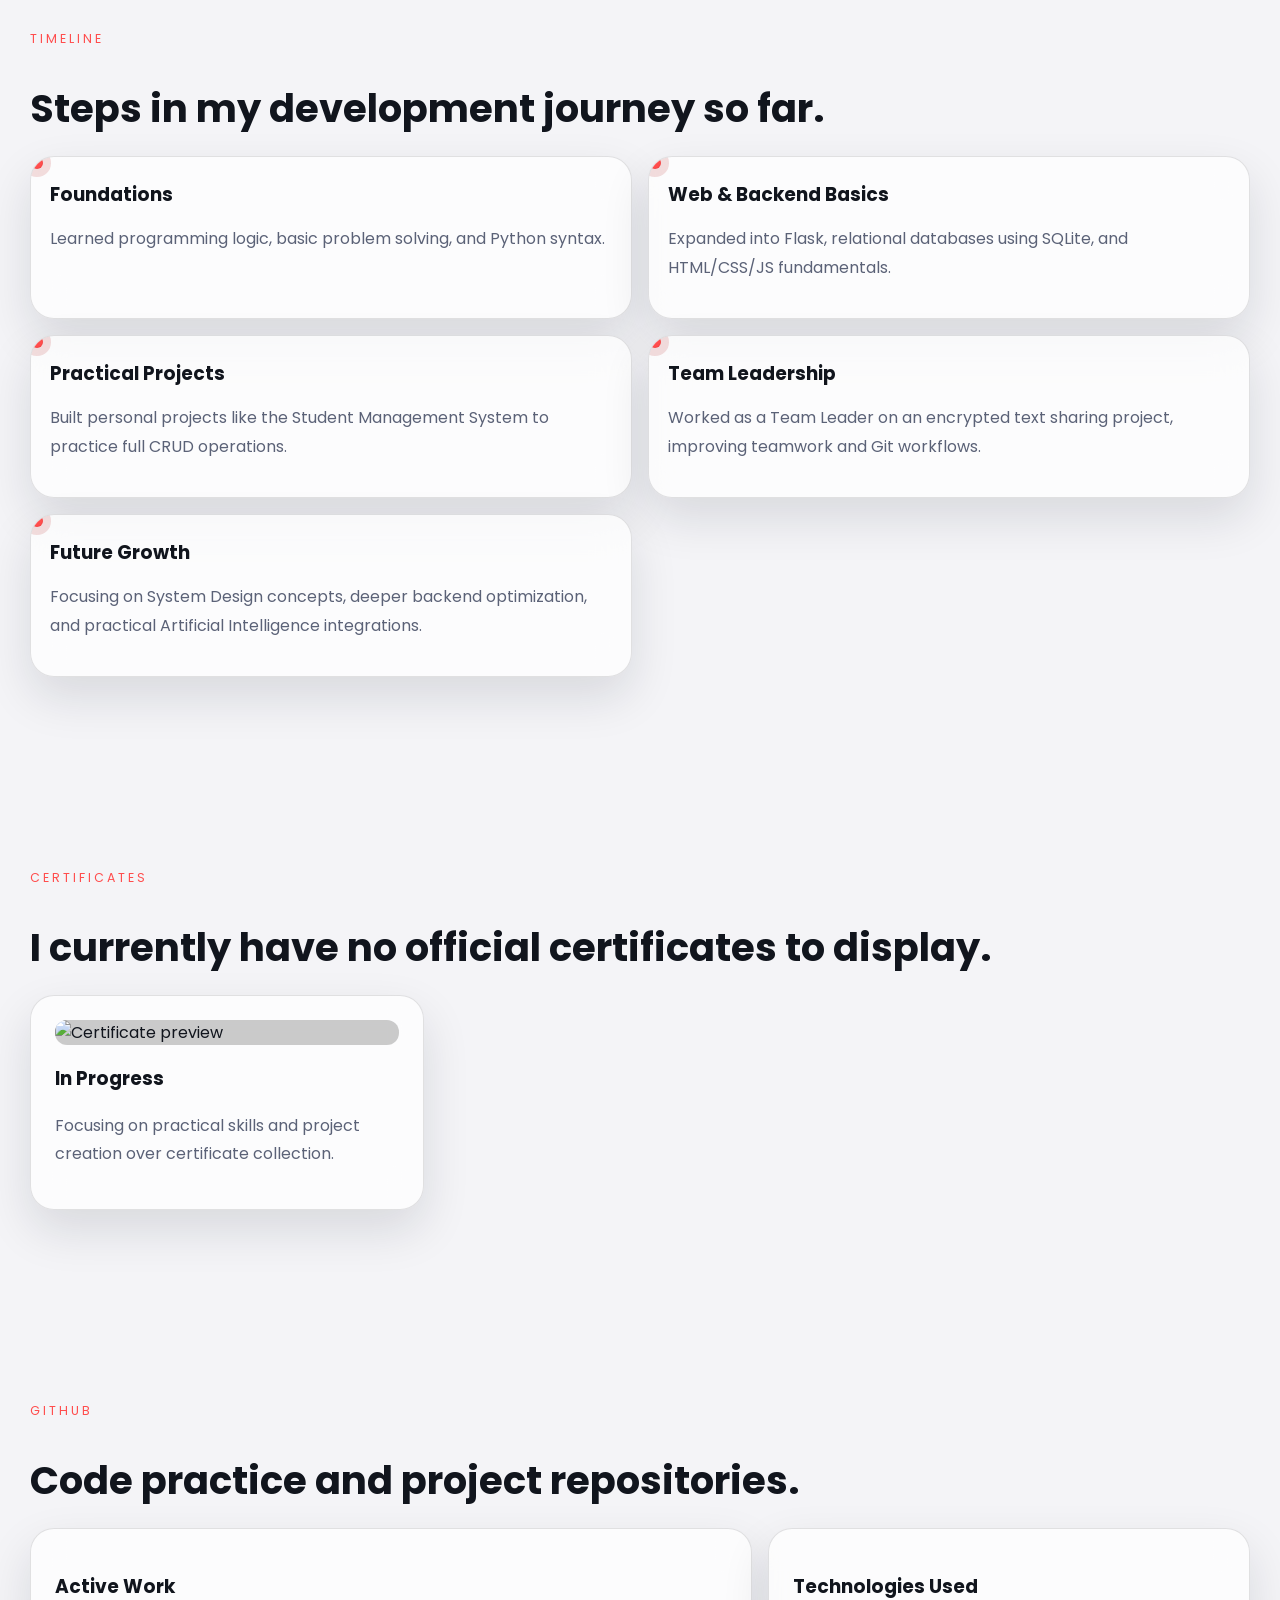
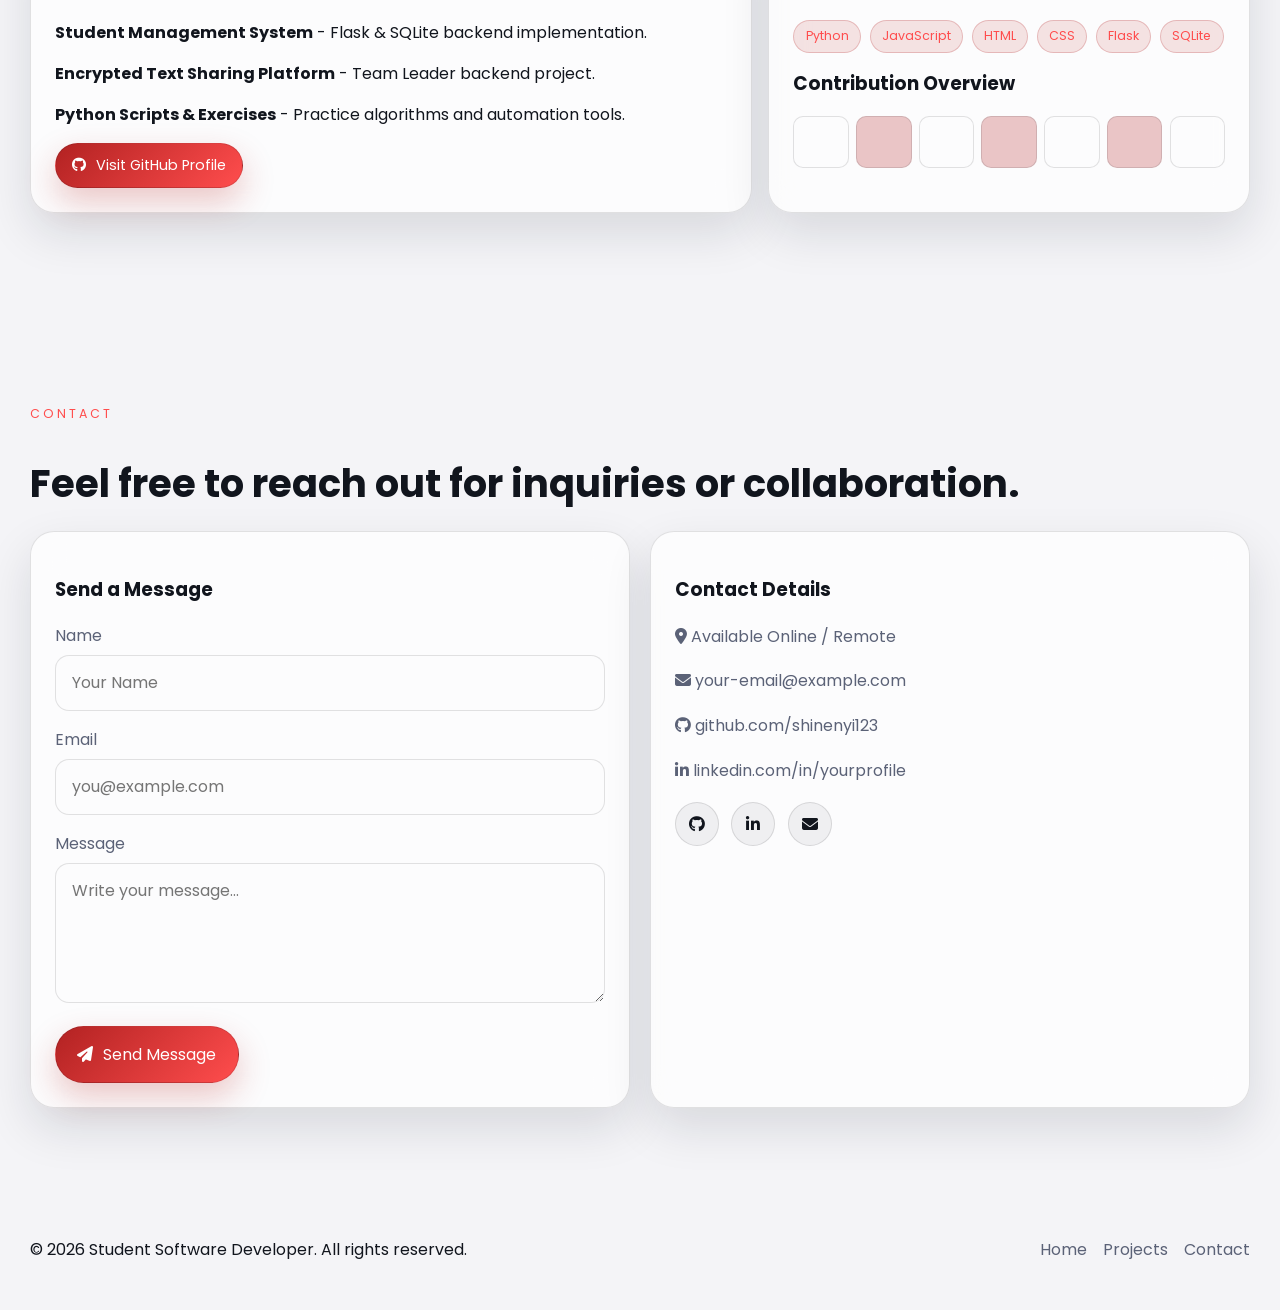
==== commit 95014dd7: "Update age from 19 to 18 in index.html" ====
--- a/index.html
+++ b/index.html
@@ -63,8 +63,8 @@
             data-mm="လက်တွေ့အသုံးဝင်မည့် Software များ တည်ဆောက်ရင်း လေ့လာနေသူပါ။">Building practical software and
             learning core engineering.</h1>
           <p class="hero-subtitle"
-            data-en="I am an 19-year-old student software developer focused on backend systems, Web Development, and Database Design, while actively exploring Artificial Intelligence and Machine Learning."
-            data-mm="ကျွန်တော်က Backend Systems၊ Web Development နဲ့ Database Design တွေကို စိတ်ဝင်စားပြီး Artificial Intelligence နဲ့ Machine Learning တွေကို တောက်လျှောက် လေ့လာနေတဲ့ အသက် ၁၉ နှစ်အရွယ် ကျောင်းသား Developer တစ်ယောက်ဖြစ်ပါတယ်။">
+            data-en="I am an 18-year-old student software developer focused on backend systems, Web Development, and Database Design, while actively exploring Artificial Intelligence and Machine Learning."
+            data-mm="ကျွန်တော်က Backend Systems၊ Web Development နဲ့ Database Design တွေကို စိတ်ဝင်စားပြီး Artificial Intelligence နဲ့ Machine Learning တွေကို တောက်လျှောက် လေ့လာနေတဲ့ အသက် ၁၈ နှစ်အရွယ် ကျောင်းသား Developer တစ်ယောက်ဖြစ်ပါတယ်။">
           </p>
           <div class="typing-text" id="typedText">Software Developer</div>
           <div class="hero-actions">
@@ -94,7 +94,7 @@
 
       <div class="stats-grid reveal">
         <div class="stat-card glass-card">
-          <div class="stat-value" data-count="5" data-suffix="">0</div>
+          <div class="stat-value" data-count="3" data-suffix="">0</div>
           <div class="stat-label" data-en="Projects Built" data-mm="ပြုလုပ်ခဲ့သော Project များ">Projects Built</div>
         </div>
         <div class="stat-card glass-card">
@@ -103,7 +103,7 @@
             Practiced</div>
         </div>
         <div class="stat-card glass-card">
-          <div class="stat-value" data-count="5" data-suffix="">0</div>
+          <div class="stat-value" data-count="3" data-suffix="">0</div>
           <div class="stat-label" data-en="GitHub Repositories" data-mm="GitHub Repositories">GitHub Repositories</div>
         </div>
         <div class="stat-card glass-card">
@@ -300,9 +300,15 @@
             review, filtering, summaries, and exports.</p>
           <div class="badges"><span class="badge-pill">Flask</span><span class="badge-pill">PostgreSQL</span><span
               class="badge-pill">Excel</span><span class="badge-pill">Validation</span></div>
-          <div class="card-actions"><a class="btn btn-primary" href="projects/student-dashboard-v2.html"><i
-                class="fa-solid fa-arrow-right"></i><span data-en="Read More" data-mm="အသေးစိတ်ကြည့်ရန်">Read
-                More</span></a></div>
+          <div class="card-actions">
+            <a class="btn btn-secondary" href="https://github.com/shinenyi123/Student_Dashboard_V2"><i
+                class="fa-brands fa-github"></i> GitHub</a>
+            <a class="btn btn-secondary" href="https://student-dashboard-v2.onrender.com/"><i
+                class="fa-solid fa-arrow-up-right-from-square"></i> Demo</a>
+            <a class="btn btn-primary" href="projects/student-dashboard-v2.html"><i class="fa-solid fa-arrow-right"></i>
+              <span data-en="Read More" data-mm="အသေးစိတ်ကြည့်ရန်">Read
+                More</span></a>
+          </div>
         </article>
         <article class="project-card glass-card reveal" data-category="web">
           <div class="card-image project-placeholder"><i class="fa-solid fa-shield-halved"></i></div>
@@ -312,9 +318,16 @@
           </p>
           <div class="badges"><span class="badge-pill">Flask</span><span class="badge-pill">PostgreSQL</span><span
               class="badge-pill">OTP</span><span class="badge-pill">Brevo API</span></div>
-          <div class="card-actions"><a class="btn btn-primary" href="projects/central-authentication-system.html"><i
-                class="fa-solid fa-arrow-right"></i> <span data-en="Read More" data-mm="အသေးစိတ်ကြည့်ရန်">Read
-                More</span></a></div>
+          <div class="card-actions">
+            <a class="btn btn-secondary" href="https://github.com/shinenyi123/auth_service"><i
+                class="fa-brands fa-github"></i> GitHub</a>
+            <a class="btn btn-secondary" href="https://auth-service-kaef.onrender.com/"><i
+                class="fa-solid fa-arrow-up-right-from-square"></i> Demo</a>
+            <a class="btn btn-primary" href="projects/central-authentication-system.html"><i
+                class="fa-solid fa-arrow-right"></i>
+              <span data-en="Read More" data-mm="အသေးစိတ်ကြည့်ရန်">Read
+                More</span></a>
+          </div>
         </article>
       </div>
     </section>
